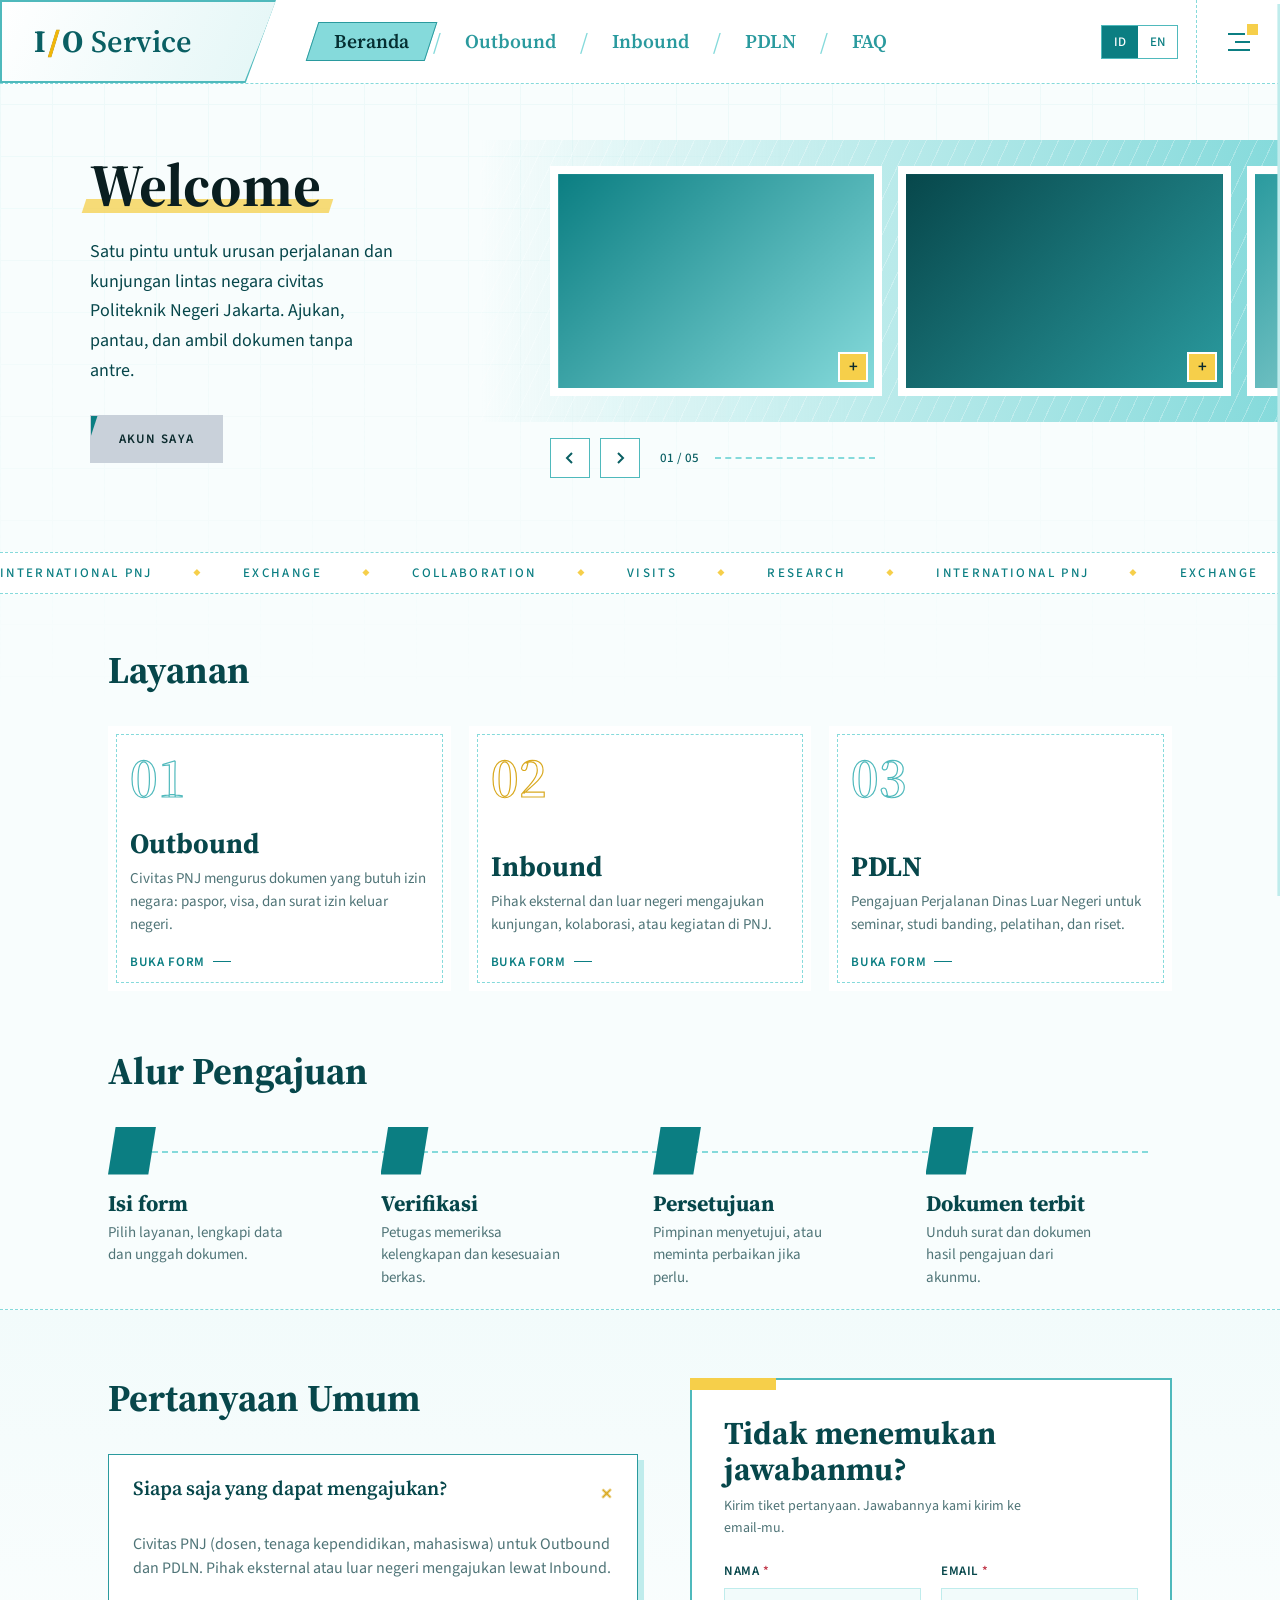
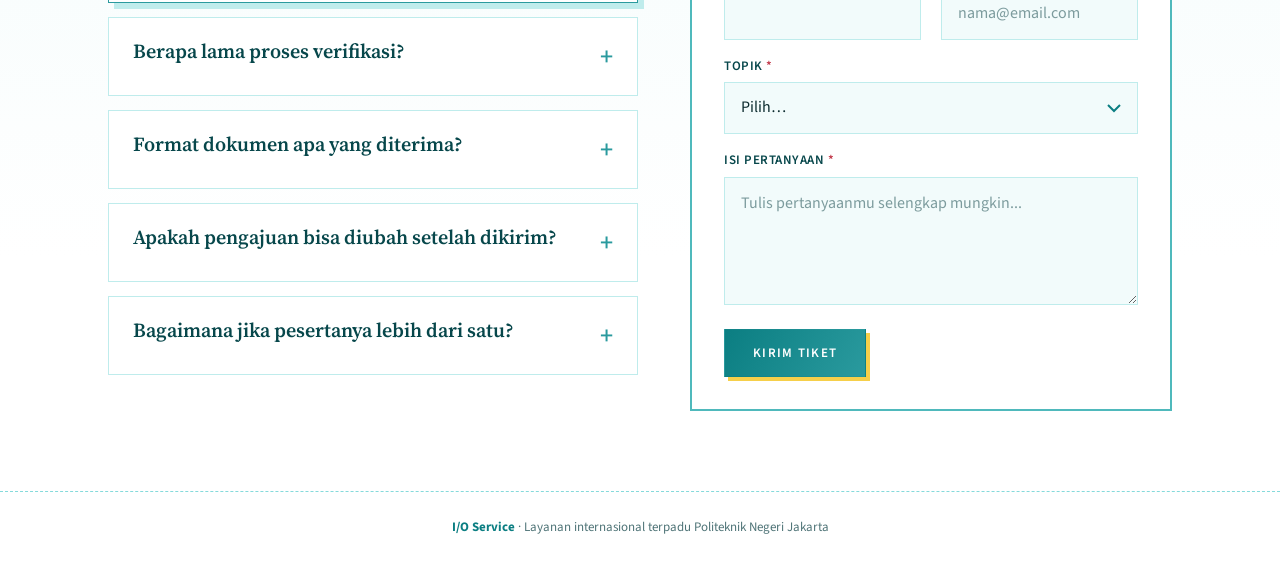
==== index.html @ 08cf6352 "First commit: Menambahkan struktur awal MVC IO Service" ====
<!DOCTYPE html>
<html lang="id">
<head>
<meta charset="utf-8">
<meta name="viewport" content="width=device-width,initial-scale=1">
<title>I/O Service — PNJ</title>
<link rel="preconnect" href="https://fonts.googleapis.com">
<link rel="preconnect" href="https://fonts.gstatic.com" crossorigin>
<link href="https://fonts.googleapis.com/css2?family=Source+Serif+4:ital,opsz,wght@0,8..60,500..700;1,8..60,500..700&family=Source+Sans+3:ital,wght@0,400..700;1,400..600&family=Cormorant+Garamond:ital,wght@0,500;0,600;0,700;1,500;1,600&family=Archivo:wdth,wght@100..125,400..800&family=JetBrains+Mono:wght@400;500&family=Plus+Jakarta+Sans:wght@400;500;600;700&display=swap" rel="stylesheet">
<link rel="stylesheet" href="assets/style.css">
</head>
<body>

<!-- ============ SVG ICONS DEFINITION ============ -->
<svg width="0" height="0" style="position:absolute" aria-hidden="true" focusable="false"><defs>
<symbol id="i-send" viewBox="0 0 24 24"><path d="M21 4L10 14M21 4l-6.5 16-4.5-6-6-4.5z"/></symbol>
<symbol id="i-pie" viewBox="0 0 24 24"><path d="M12 3v9h9"/><path d="M20.4 15.5A9 9 0 1 1 8.5 3.6"/></symbol>
<symbol id="i-doc" viewBox="0 0 24 24"><path d="M7 3h7l4 4v14H7z"/><path d="M14 3v4h4M10 12h5M10 16h5"/></symbol>
<symbol id="i-docok" viewBox="0 0 24 24"><path d="M7 3h7l4 4v14H7z"/><path d="M14 3v4h4M9.5 14l2 2 3.5-4"/></symbol>
<symbol id="i-book" viewBox="0 0 24 24"><path d="M3.5 5.5C6.5 4 9.5 4.2 12 6.2c2.5-2 5.5-2.2 8.5-.7V19c-3-1.5-6-1.3-8.5.7-2.5-2-5.5-2.2-8.5-.7z"/><path d="M12 6.2v13.5"/></symbol>
<symbol id="i-folder" viewBox="0 0 24 24"><path d="M3.5 6.5V19h17V9h-9L10 6.5z"/></symbol>
<symbol id="i-search" viewBox="0 0 24 24"><circle cx="11" cy="11" r="6.5"/><path d="M16 16l4.5 4.5"/></symbol>
<symbol id="i-check" viewBox="0 0 24 24"><path d="M5 12.5l4.5 4.5L19 7.5"/></symbol>
<symbol id="i-x" viewBox="0 0 24 24"><path d="M6 6l12 12M18 6L6 18"/></symbol>
<symbol id="i-circle" viewBox="0 0 24 24"><circle cx="12" cy="12" r="6.5"/></symbol>
<symbol id="i-hourglass" viewBox="0 0 24 24"><path d="M7 4h10M7 20h10"/><path d="M8 4v3.5L12 12l4-4.5V4M8 20v-3.5L12 12l4 4.5V20"/></symbol>
<symbol id="i-user" viewBox="0 0 24 24"><circle cx="12" cy="8" r="3.5"/><path d="M5 20c0-4 3-6 7-6s7 2 7 6"/></symbol>
<symbol id="i-globe" viewBox="0 0 24 24"><circle cx="12" cy="12" r="8.5"/><path d="M3.5 12h17M12 3.5c3.2 3.2 3.2 13.8 0 17M12 3.5c-3.2 3.2-3.2 13.8 0 17"/></symbol>
<symbol id="i-cal" viewBox="0 0 24 24"><rect x="4" y="5.5" width="16" height="14.5"/><path d="M4 10h16M8.5 3.5v4M15.5 3.5v4"/></symbol>
<symbol id="i-pin" viewBox="0 0 24 24"><path d="M12 21v-6M8 4h8l-1.5 6 3 3H6.5l3-3z"/></symbol>
<symbol id="i-ext" viewBox="0 0 24 24"><path d="M13.5 4.5H20V11M20 4.5L11 13.5M18 14.5V19H5V6h4.5"/></symbol>
<symbol id="i-lock" viewBox="0 0 24 24"><rect x="5" y="11" width="14" height="10" rx="2"/><circle cx="12" cy="16" r="1.5"/><path d="M8 11V7a4 4 0 0 1 8 0v4"/></symbol>
<symbol id="i-arrow-r" viewBox="0 0 24 24"><path d="M5 12h14M13 6l6 6-6 6"/></symbol>
<symbol id="i-shield" viewBox="0 0 24 24"><path d="M12 3s7 3 7 8c0 5-7 10-7 10S5 16 5 11c0-5 7-8 7-8z"/></symbol>
<symbol id="i-eye" viewBox="0 0 24 24"><path d="M2 12s3.5-7 10-7 10 7 10 7-3.5 7-10 7-10-7-10-7z"/><circle cx="12" cy="12" r="3"/></symbol>
<symbol id="i-school" viewBox="0 0 24 24"><path d="M22 10v6M2 10l10-5 10 5-10 5z"/><path d="M6 12v5c3 3 9 3 12 0v-5"/></symbol>
</defs></svg>

<!-- ============ HEADER UTAMA ============ -->
<header class="top">
  <a class="brand" href="#home" data-go="home"><b>I</b><i>/</i><b>O</b><span>Service</span></a>
  <nav class="nav" aria-label="Menu utama">
    <ul>
      <li><a href="#home" data-go="home" data-page="home" data-i18n="n_home">Beranda</a></li>
      <li><a href="#outbound" data-go="outbound" data-page="outbound">Outbound</a></li>
      <li><a href="#inbound" data-go="inbound" data-page="inbound">Inbound</a></li>
      <li><a href="#pdln" data-go="pdln" data-page="pdln">PDLN</a></li>
      <li><a href="#faq" data-go="faq" data-page="faq">FAQ</a></li>
    </ul>
  </nav>
  <div class="tools">
    <div class="lang" role="group" aria-label="Language">
      <button type="button" data-lang="id" class="on">ID</button>
      <button type="button" data-lang="en">EN</button>
    </div>
    <button type="button" class="burger" id="burger" aria-label="Menu akun" aria-controls="drawer"><span></span><span></span><span></span></button>
  </div>
</header>

<!-- ============ DRAWER (AKUN) ============ -->
<div class="scrim" id="scrim"></div>
<aside class="drawer" id="drawer" aria-hidden="true">
  <div class="d-head"><span data-i18n="acc">Akun</span><button type="button" class="x" id="drawerClose" aria-label="Close">✕</button></div>
  <div class="user" style="cursor:pointer" data-go="profile">
    <div class="avatar guest" id="avatar">?</div>
    <div><b id="uName" data-i18n="belum">Belum masuk</b><small id="uMeta" data-i18n="silakan">Silakan login untuk melanjutkan</small></div>
  </div>
  <div class="d-menu">
    <a href="profile.html#profil" data-go="profile/profil"><i>01</i><span data-i18n="m_profil">Profil Saya</span></a>
    <a href="profile.html#pengajuan" data-go="profile/pengajuan"><i>02</i><span data-i18n="m_ajuan">Pengajuan Saya</span><em class="badge" style="font-style:normal">1</em></a>
    <a href="profile.html#notifikasi" data-go="profile/notifikasi"><i>03</i><span data-i18n="m_notif">Notifikasi</span><em class="badge" style="font-style:normal">2</em></a>
    <a href="profile.html#pengaturan" data-go="profile/pengaturan"><i>04</i><span data-i18n="m_set">Pengaturan Akun</span></a>
  </div>
  <div class="d-lang"><span data-i18n="m_lang">Bahasa</span>
    <div class="lang"><button type="button" data-lang="id" class="on">ID</button><button type="button" data-lang="en">EN</button></div>
  </div>
  <div class="d-foot">
    <button type="button" class="btn slate" id="authBtn" data-i18n="m_login">Login</button>
  </div>
</aside>

<main>

<!-- ===================================================================== -->
<!-- 1. HALAMAN BERANDA / DASHBOARD                                       -->
<!-- ===================================================================== -->
<section class="page active" id="page-home">
  <div class="hero">
    <div class="hero-l">
      <h1>Welcome</h1>
      <p class="lead" data-i18n="h_lead">Satu pintu untuk urusan perjalanan dan kunjungan lintas negara civitas Politeknik Negeri Jakarta. Ajukan, pantau, dan ambil dokumen tanpa antre.</p>
      <button type="button" class="btn slate" id="heroLogin">LOGIN</button>
    </div>
    <div class="hero-r">
      <div class="band">
        <div class="track" id="galTrack">
          <figure class="slide" tabindex="0">
            <div class="pic p1" data-slot="1" style="--img:url('assets/images/opening_confe.jpeg')"></div>
            <figcaption><b data-i18n="g1t">Grand Opening</b><span data-i18n="g1d">Pembukaan program kerja sama dengan mitra internasional.</span></figcaption>
          </figure>
          <figure class="slide" tabindex="0">
            <div class="pic p2" data-slot="2" style="--img:url('assets/images/green_camp.jpeg')"></div>
            <figcaption><b data-i18n="g2t">Summer Camp</b><span data-i18n="g2d">Pertukaran pelajar dalam program Green Summer Camp 2026.</span></figcaption>
          </figure>
          <figure class="slide" tabindex="0">
            <div class="pic p3" data-slot="3" style="--img:url('assets/images/tech_pro.jpeg')"></div>
            <figcaption><b data-i18n="g3t">Future Tech Seminar</b><span data-i18n="g3d">Seminar teknologi masa depan dengan berbagai tamu luar dan dalam negeri.</span></figcaption>
          </figure>
          <figure class="slide" tabindex="0">
            <div class="pic p4" data-slot="4" style="--img:url('assets/images/international_cs.jpeg')"></div>
            <figcaption><b data-i18n="g4t">International Computer Students</b><span data-i18n="g4d">Kerja sama dengan perguruan tinggi global rumpun TIK.</span></figcaption>
          </figure>
          <figure class="slide" tabindex="0">
            <div class="pic p5" data-slot="5" style="--img:url('assets/images/gse.jpeg')"></div>
            <figcaption><b data-i18n="g5t">Space Exhibition</b><span data-i18n="g5d">Pameran dan klub penelitian luar angkasa global.</span></figcaption>
          </figure>
        </div>
      </div>
      <div class="gctl">
        <button type="button" id="galPrev" aria-label="Previous"><svg width="14" height="14" viewBox="0 0 14 14"><path d="M9 2L4 7l5 5" fill="none" stroke="currentColor" stroke-width="2"/></svg></button>
        <button type="button" id="galNext" aria-label="Next"><svg width="14" height="14" viewBox="0 0 14 14"><path d="M5 2l5 5-5 5" fill="none" stroke="currentColor" stroke-width="2"/></svg></button>
        <span class="cnt" id="galCnt">01 / 05</span><i class="bar"></i>
      </div>
    </div>
  </div>

  <div class="ticker" aria-hidden="true"><div class="tk" id="tk"></div></div>

  <div class="svc">
    <h2 class="sec-title" data-i18n="s_svc">Layanan</h2>
    <div class="cards">
      <button type="button" class="card" data-go="outbound">
        <span class="big">01</span>
        <h3>Outbound</h3>
        <p data-i18n="c_out">Civitas PNJ mengurus dokumen yang butuh izin negara: paspor, visa, dan surat izin keluar negeri.</p>
        <span class="go" data-i18n="c_go">BUKA FORM</span>
      </button>
      <button type="button" class="card y" data-go="inbound">
        <span class="big">02</span>
        <h3>Inbound</h3>
        <p data-i18n="c_in">Pihak eksternal dan luar negeri mengajukan kunjungan, kolaborasi, atau kegiatan di PNJ.</p>
        <span class="go" data-i18n="c_go">BUKA FORM</span>
      </button>
      <button type="button" class="card" data-go="pdln">
        <span class="big">03</span>
        <h3>PDLN</h3>
        <p data-i18n="c_pdln">Pengajuan Perjalanan Dinas Luar Negeri untuk seminar, studi banding, pelatihan, dan riset.</p>
        <span class="go" data-i18n="c_go">BUKA FORM</span>
      </button>
    </div>
  </div>

  <div class="flow">
    <h2 data-i18n="s_flow">Alur Pengajuan</h2>
    <div class="steps">
      <div class="step"><div class="n">1</div><h4 data-i18n="st1">Isi form</h4><p data-i18n="st1d">Pilih layanan, lengkapi data dan unggah dokumen.</p></div>
      <div class="step"><div class="n">2</div><h4 data-i18n="st2">Verifikasi</h4><p data-i18n="st2d">Petugas memeriksa kelengkapan dan kesesuaian berkas.</p></div>
      <div class="step"><div class="n">3</div><h4 data-i18n="st3">Persetujuan</h4><p data-i18n="st3d">Pimpinan menyetujui, atau meminta perbaikan jika perlu.</p></div>
      <div class="step"><div class="n">4</div><h4 data-i18n="st4">Dokumen terbit</h4><p data-i18n="st4d">Unduh surat dan dokumen hasil pengajuan dari akunmu.</p></div>
    </div>
  </div>

  <!-- FAQ & TIKET -->
  <section class="faqsec" id="faq">
    <div class="faqin">
      <div class="faql">
        <h2 class="sec-title" data-i18n="faq_t">Pertanyaan Umum</h2>
        <details class="qa" open><summary data-i18n="q1">Siapa saja yang dapat mengajukan?</summary><p data-i18n="a1">Civitas PNJ (dosen, tenaga kependidikan, mahasiswa) untuk Outbound dan PDLN. Pihak eksternal atau luar negeri mengajukan lewat Inbound.</p></details>
        <details class="qa"><summary data-i18n="q2">Berapa lama proses verifikasi?</summary><p data-i18n="a2">Verifikasi awal umumnya 3–5 hari kerja setelah seluruh dokumen dinyatakan lengkap.</p></details>
        <details class="qa"><summary data-i18n="q3">Format dokumen apa yang diterima?</summary><p data-i18n="a3">PDF, JPG, atau PNG dengan ukuran maksimal 5 MB per berkas.</p></details>
        <details class="qa"><summary data-i18n="q4">Apakah pengajuan bisa diubah setelah dikirim?</summary><p data-i18n="a4">Tidak. Pengajuan yang sudah dikirim tidak dapat diubah. Jika ada kesalahan setelah submit, hubungi admin atau helpdesk lewat form tiket di halaman ini untuk meminta pembatalan, lalu buat pengajuan baru dengan data yang benar.</p></details>
        <details class="qa"><summary data-i18n="q5">Bagaimana jika pesertanya lebih dari satu?</summary><p data-i18n="a5">Pilih Ya pada pertanyaan peserta lainnya, lalu tambahkan data setiap peserta. Maksimal 10 orang per pengajuan.</p></details>
      </div>
      <aside class="tkt" id="tkt">
        <div id="tkWrap">
          <h3 data-i18n="tk_t">Tidak menemukan jawabanmu?</h3>
          <p data-i18n="tk_d">Kirim tiket pertanyaan. Jawabannya kami kirim ke email-mu.</p>
          <form id="tktForm" novalidate>
            <div class="grid">
              <div class="f"><label data-i18n="tk_nama">Nama</label><input type="text" required data-auto="name"></div>
              <div class="f"><label data-i18n="tk_email">Email</label><input type="email" required data-auto="email" placeholder="nama@email.com"></div>
              <div class="f full"><label data-i18n="tk_topik">Topik</label>
                <select required><option value="" data-i18n="sel_pilih">Pilih…</option><option>Outbound</option><option>Inbound</option><option>PDLN</option><option data-i18n="tk_akun">Akun & Login</option><option data-i18n="tk_dok">Dokumen & Upload</option><option data-i18n="k_lain">Lainnya</option></select></div>
              <div class="f full"><label data-i18n="tk_isi">Isi Pertanyaan</label><textarea required placeholder="Tulis pertanyaanmu selengkap mungkin..." data-i18n-ph="tk_ph"></textarea></div>
            </div>
            <button type="submit" class="btn main" data-i18n="tk_kirim">Kirim Tiket</button>
          </form>
        </div>
      </aside>
    </div>
  </section>
</section>

<!-- ===================================================================== -->
<!-- 2. HALAMAN OUTBOUND                                                   -->
<!-- ===================================================================== -->
<section class="page" id="page-outbound">
  <div class="wrap">
    <div class="crumb"><a href="#home" data-go="home" data-i18n="n_home">Beranda</a> / <a href="#outbound" data-go="outbound">Outbound</a> / <b>Form</b></div>
    <div class="fhead">
      <h2 class="ftitle">Form<em>Outbound</em></h2>
      <div class="progress"><span><i></i></span><b>0%</b></div>
      <p class="fsub" data-i18n="ob_sub">Pengurusan dokumen yang memerlukan izin negara untuk civitas PNJ: paspor, visa, dan surat izin keluar negeri.</p>
    </div>

    <form class="shell" id="f-outbound" data-mod="OUTBOUND" novalidate>
      <div class="sec"><span class="num">01</span><h3 data-i18n="o_s1">Data Mahasiswa</h3><i class="dash"></i></div>
      <div class="grid">
        <div class="f"><label data-i18n="o_nama">Nama Lengkap</label><input type="text" required data-auto="name"></div>
        <div class="f"><label data-i18n="o_nim">NIM</label><input type="text" required inputmode="numeric"></div>
        <div class="f"><label data-i18n="o_jur">Jurusan</label><select required><option value="" data-i18n="sel_pilih">Pilih…</option><option data-i18n="u_sipil">Teknik Sipil</option><option data-i18n="u_mesin">Teknik Mesin</option><option data-i18n="u_elek">Teknik Elektro</option><option data-i18n="u_tik">Teknik Informatika dan Komputer</option><option data-i18n="u_akun">Akuntansi</option><option data-i18n="u_niaga">Administrasi Niaga</option><option data-i18n="u_grafika">Teknik Grafika dan Penerbitan</option><option data-i18n="u_pasca">Pascasarjana</option></select></div>
        <div class="f"><label data-i18n="o_prodi">Program Studi</label><input type="text" required placeholder="Contoh: Teknik Informatika" data-i18n-ph="o_ph_prodi"></div>
        <div class="f"><label data-i18n="o_kelas">Kelas</label><input type="text" required placeholder="Contoh: 5A" data-i18n-ph="o_ph_kelas"></div>
        <div class="f"><label data-i18n="o_ipk">IPK Terakhir</label><input type="text" required placeholder="0.00 – 4.00" inputmode="decimal" data-max="4"></div>
        <div class="f full"><div class="lrow"><label data-i18n="o_ipkup">Upload Bukti Transkrip</label></div><div class="drop"><input type="file" required accept=".pdf,.jpg,.jpeg,.png"><div class="drop-ui"><span class="ico"></span><span class="dz-t" data-i18n="drop_t">Pilih file atau seret ke sini</span><small class="mono" data-i18n="drop_h">PDF / JPG / PNG · maks 5 MB</small></div><ul class="files"></ul></div></div>
        <div class="f"><label data-i18n="o_wa">Nomor WhatsApp</label><input type="tel" required placeholder="08xx xxxx xxxx" inputmode="tel"></div>
        <div class="f"><label data-i18n="o_email">Email PNJ</label><input type="email" required placeholder="nama@pnj.ac.id" data-auto="email"></div>
      </div>

      <div class="sec"><span class="num">02</span><h3 data-i18n="o_s2">Data Program</h3><i class="dash"></i></div>
      <div class="grid">
        <div class="f full"><label data-i18n="o_jl">Jenis Layanan</label><select required><option value="" data-i18n="o_jl_pilih">Pilih Jenis Layanan</option><option data-i18n="o_jl1">Surat Pengantar Pembuatan Paspor</option><option data-i18n="o_jl2">Surat Keterangan Mahasiswa Aktif/ Statement Enrollment</option><option data-i18n="o_jl3">Surat Rekomendasi VISA</option><option>Clearance Letter</option></select></div>
        <div class="f"><label data-i18n="o_kat">Kategori Program</label><select required><option value="" data-i18n="o_kat_pilih">Pilih kategori program</option><option>IISMA</option><option data-i18n="o_k_ex">Exchange/Student Mobility</option><option>Short Course</option><option>Joint Degree</option><option data-i18n="o_k_int">Internship/Magang Internasional</option></select></div>
        <div class="f"><label data-i18n="o_univ">Universitas / Perusahaan Tujuan</label><input type="text" required placeholder="Nama universitas atau perusahaan" data-i18n-ph="o_ph_univ"></div>
        <div class="f"><label data-i18n="l_negara">Negara Tujuan</label><input type="text" required placeholder="Contoh: Jepang" data-i18n-ph="ph_negara"></div>
        <div class="f"><label data-i18n="o_mulai">Durasi Program: Tanggal Mulai</label><input type="date" required data-role="start"></div>
        <div class="f"><label data-i18n="o_selesai">Durasi Program: Tanggal Selesai</label><input type="date" required data-role="end"></div>
      </div>

      <div class="sec"><span class="num">03</span><h3 data-i18n="s_upload2">Upload Dokumen</h3><i class="dash"></i></div>
      <div class="grid">
        <div class="f"><div class="lrow"><label data-i18n="o_d_trans">Transkrip Nilai Akademik</label></div><div class="drop"><input type="file" required accept=".pdf,.jpg,.jpeg,.png"><div class="drop-ui"><span class="ico"></span><span class="dz-t" data-i18n="drop_t">Pilih file atau seret ke sini</span><small class="mono" data-i18n="drop_h">PDF / JPG / PNG · maks 5 MB</small></div><ul class="files"></ul></div></div>
        <div class="f"><div class="lrow"><label data-i18n="o_d_rek">Surat Rekomendasi dari Jurusan / Kaprodi</label></div><div class="drop"><input type="file" required accept=".pdf,.jpg,.jpeg,.png"><div class="drop-ui"><span class="ico"></span><span class="dz-t" data-i18n="drop_t">Pilih file atau seret ke sini</span><small class="mono" data-i18n="drop_h">PDF / JPG / PNG · maks 5 MB</small></div><ul class="files"></ul></div></div>
        <div class="f"><div class="lrow"><label data-i18n="o_d_ortu">Surat Izin Orang Tua / Wali</label></div><div class="drop"><input type="file" required accept=".pdf,.jpg,.jpeg,.png"><div class="drop-ui"><span class="ico"></span><span class="dz-t" data-i18n="drop_t">Pilih file atau seret ke sini</span><small class="mono" data-i18n="drop_h">PDF / JPG / PNG · maks 5 MB</small></div><ul class="files"></ul></div></div>
        <div class="f"><div class="lrow"><label data-i18n="o_d_pasp">Paspor Aktif</label></div><div class="drop"><input type="file" required accept=".pdf,.jpg,.jpeg,.png"><div class="drop-ui"><span class="ico"></span><span class="dz-t" data-i18n="drop_t">Pilih file atau seret ke sini</span><small class="mono" data-i18n="drop_h">PDF / JPG / PNG · maks 5 MB</small></div><ul class="files"></ul></div></div>
        <div class="f"><div class="lrow"><label data-i18n="o_d_toefl">Sertifikat TOEFL/IELTS</label></div><div class="drop"><input type="file" required accept=".pdf,.jpg,.jpeg,.png"><div class="drop-ui"><span class="ico"></span><span class="dz-t" data-i18n="drop_t">Pilih file atau seret ke sini</span><small class="mono" data-i18n="drop_h">PDF / JPG / PNG · maks 5 MB</small></div><ul class="files"></ul></div></div>
      </div>

      <div class="actions">
        <span class="hint" data-i18n="hint_req">* wajib diisi</span>
        <button type="button" class="btn ghost" data-reset data-i18n="batal">Batal</button>
        <button type="submit" class="btn main" data-i18n="kirim">Kirim Pengajuan</button>
      </div>
    </form>
  </div>
</section>

<!-- ===================================================================== -->
<!-- 3. HALAMAN INBOUND                                                    -->
<!-- ===================================================================== -->
<section class="page" id="page-inbound">
  <div class="wrap">
    <div class="crumb"><a href="#home" data-go="home" data-i18n="n_home">Beranda</a> / <a href="#inbound" data-go="inbound">Inbound</a> / <b>Form</b></div>
    <div class="fhead">
      <h2 class="ftitle">Form<em>Inbound</em></h2>
      <div class="progress"><span><i></i></span><b>0%</b></div>
      <p class="fsub" data-i18n="in_sub">Pengurusan kunjungan dan dokumen pihak eksternal atau luar negeri yang datang ke PNJ.</p>
    </div>

    <form class="shell" id="f-inbound" data-mod="INBOUND" novalidate>
      <div class="sec"><span class="num">A</span><h3 data-i18n="i_sA">Data Pribadi Pemohon</h3><i class="dash"></i></div>
      <div class="grid">
        <div class="f"><label data-i18n="i_nama">Nama Lengkap (Sesuai Paspor)</label><input type="text" required data-auto="name"></div>
        <div class="f"><label data-i18n="i_pasp">Nomor Paspor</label><input type="text" required placeholder="Contoh: A12345678" data-i18n-ph="i_ph_pasp"></div>
        <div class="f"><label data-i18n="i_nat">Kewarganegaraan</label><input type="text" required placeholder="Contoh: Jepang" data-i18n-ph="i_ph_nat"></div>
        <div class="f"><label data-i18n="i_gen">Jenis Kelamin</label><select required><option value="" data-i18n="sel_pilih">Pilih…</option><option data-i18n="i_g_m">Laki-laki</option><option data-i18n="i_g_f">Perempuan</option></select></div>
        <div class="f"><label data-i18n="i_dob">Tanggal Lahir</label><input type="date" required></div>
        <div class="f"><label data-i18n="i_email">Email Aktif</label><input type="email" required placeholder="nama@email.com" data-auto="email"></div>
        <div class="f full"><label data-i18n="i_phone">Nomor Telepon / WhatsApp (dengan kode negara)</label><input type="tel" required placeholder="+81 90 1234 5678" inputmode="tel"></div>
      </div>

      <div class="sec"><span class="num">B</span><h3 data-i18n="i_sB">Data Institusi Asal</h3><i class="dash"></i></div>
      <div class="grid">
        <div class="f"><label data-i18n="i_univ">Nama Universitas / Institusi Asal</label><input type="text" required placeholder="Contoh: NIT Gunma College" data-i18n-ph="i_ph_univ"></div>
        <div class="f"><label data-i18n="i_u_coun">Negara Asal Institusi</label><input type="text" required placeholder="Contoh: Jepang" data-i18n-ph="i_ph_u_coun"></div>
        <div class="f"><label data-i18n="i_dept">Jurusan</label><input type="text" required></div>
        <div class="f"><label data-i18n="i_deg">Jenjang Pendidikan Saat Ini</label><select required><option value="" data-i18n="sel_pilih">Pilih…</option><option data-i18n="i_bach">Sarjana (Bachelor)</option><option data-i18n="i_mast">Magister (Master)</option><option data-i18n="i_dip">Diploma</option></select></div>
      </div>

      <div class="sec"><span class="num">C</span><h3 data-i18n="i_sC">Pilihan Program di PNJ</h3><i class="dash"></i></div>
      <div class="grid">
        <div class="f"><label data-i18n="i_type">Jenis Program Inbound</label><select required><option value="" data-i18n="sel_pilih">Pilih…</option><option data-i18n="i_t1">Semester Pertukaran (Exchange Semester)</option><option data-i18n="i_t2">Kursus Singkat / Imersi Budaya</option><option data-i18n="i_t3">Program Musim Panas (Summer Program)</option><option data-i18n="i_t4">Magang Riset (Research Internship)</option></select></div>
        <div class="f"><label data-i18n="i_host">Jurusan Tujuan di PNJ</label><select required><option value="" data-i18n="sel_pilih">Pilih…</option><option data-i18n="u_sipil">Teknik Sipil</option><option data-i18n="u_mesin">Teknik Mesin</option><option data-i18n="u_elek">Teknik Elektro</option><option data-i18n="u_tik">Teknik Informatika dan Komputer</option><option data-i18n="u_akun">Akuntansi</option><option data-i18n="u_niaga">Administrasi Niaga</option><option data-i18n="u_grafika">Teknik Grafika dan Penerbitan</option><option data-i18n="u_pasca">Pascasarjana</option></select></div>
        <div class="f full"><label data-i18n="i_period">Periode Studi yang Diinginkan</label><input type="text" required placeholder="Contoh: Semester Ganjil 2026/2027" data-i18n-ph="i_ph_period"></div>
      </div>

      <div class="sec"><span class="num">D</span><h3 data-i18n="i_sD">Upload Dokumen (PDF/JPG)</h3><i class="dash"></i></div>
      <div class="grid">
        <div class="f"><div class="lrow"><label data-i18n="i_d_pass">Halaman Data Paspor (Scan)</label></div><small class="fh" data-i18n="i_h_pass">Masa berlaku minimal 6–12 bulan</small><div class="drop"><input type="file" required accept=".pdf,.jpg,.jpeg,.png"><div class="drop-ui"><span class="ico"></span><span class="dz-t" data-i18n="drop_t">Pilih file atau seret ke sini</span><small class="mono" data-i18n="drop_h">PDF / JPG / PNG · maks 5 MB</small></div><ul class="files"></ul></div></div>
        <div class="f"><div class="lrow"><label data-i18n="i_d_trans">Transkrip Akademik Resmi</label></div><div class="drop"><input type="file" required accept=".pdf,.jpg,.jpeg,.png"><div class="drop-ui"><span class="ico"></span><span class="dz-t" data-i18n="drop_t">Pilih file atau seret ke sini</span><small class="mono" data-i18n="drop_h">PDF / JPG / PNG · maks 5 MB</small></div><ul class="files"></ul></div></div>
        <div class="f"><div class="lrow"><label data-i18n="i_d_foto">Pas Foto Formal (Latar Merah/Putih)</label></div><div class="drop"><input type="file" required accept=".pdf,.jpg,.jpeg,.png"><div class="drop-ui"><span class="ico"></span><span class="dz-t" data-i18n="drop_t">Pilih file atau seret ke sini</span><small class="mono" data-i18n="drop_h">PDF / JPG / PNG · maks 5 MB</small></div><ul class="files"></ul></div></div>
        <div class="f"><div class="lrow"><label data-i18n="i_d_eng">Sertifikat Bahasa Inggris / Surat Rekomendasi</label></div><div class="drop"><input type="file" required accept=".pdf,.jpg,.jpeg,.png"><div class="drop-ui"><span class="ico"></span><span class="dz-t" data-i18n="drop_t">Pilih file atau seret ke sini</span><small class="mono" data-i18n="drop_h">PDF / JPG / PNG · maks 5 MB</small></div><ul class="files"></ul></div></div>
        <div class="f full"><div class="lrow"><label data-i18n="i_d_health">Surat Keterangan Sehat / Medical Clearance</label></div><small class="fh" data-i18n="i_h_health">Diperlukan untuk pengurusan izin tinggal/visa</small><div class="drop"><input type="file" required accept=".pdf,.jpg,.jpeg,.png"><div class="drop-ui"><span class="ico"></span><span class="dz-t" data-i18n="drop_t">Pilih file atau seret ke sini</span><small class="mono" data-i18n="drop_h">PDF / JPG / PNG · maks 5 MB</small></div><ul class="files"></ul></div></div>
      </div>

      <div class="actions">
        <span class="hint" data-i18n="hint_req">* wajib diisi</span>
        <button type="button" class="btn ghost" data-reset data-i18n="batal">Batal</button>
        <button type="submit" class="btn main" data-i18n="kirim">Kirim Pengajuan</button>
      </div>
    </form>
  </div>
</section>

<!-- ===================================================================== -->
<!-- 4. HALAMAN PDLN                                                       -->
<!-- ===================================================================== -->
<section class="page" id="page-pdln">
  <div class="psubbar" id="psubbar">
    <div class="psb-in">
      <div class="psb-aux" aria-label="Panduan dan template">
        <a href="#pdln/panduan" data-go="pdln/panduan"><svg class="ic"><use href="#i-book"/></svg><span data-i18n="s_panduan">Panduan</span></a>
        <a href="#pdln/template" data-go="pdln/template"><svg class="ic"><use href="#i-folder"/></svg><span data-i18n="s_template">Template</span></a>
      </div>
      <nav class="psb-main" aria-label="Menu PDLN">
        <a href="#pdln/input" data-go="pdln/input" data-sub="input" data-i18n="s_input">Input Pengajuan</a>
        <a href="#pdln/progress" data-go="pdln/progress" data-sub="progress" data-i18n="s_progress">Progress</a>
        <a href="#pdln/laporan" data-go="pdln/laporan" data-sub="laporan" data-i18n="s_laporan">Laporan Kegiatan</a>
      </nav>
    </div>
  </div>

  <!-- 1. DASHBOARD PDLN -->
  <div class="psub active" id="psub-dash">
    <div class="wrap">
      <div class="crumb"><a href="#home" data-go="home" data-i18n="n_home">Beranda</a> / <a href="#pdln" data-go="pdln">PDLN</a> / <b>Dashboard</b></div>
      <div class="fhead">
        <h2 class="ftitle">Dashboard<em>PDLN</em></h2>
        <p class="fsub" data-i18n="d_sub">Ringkasan pengajuan Perjalanan Dinas Luar Negeri (PDLN) civitas PNJ: status, negara tujuan, dan aktivitas terkini.</p>
      </div>
      <div class="kpis">
        <div class="kpi"><span class="num" id="kp1">0</span><div class="l"><b data-i18n="kp1_l">Total Surat Setneg</b><span data-i18n="kp1_s">Surat Setneg terbit</span></div></div>
        <div class="kpi y"><span class="num" id="kp2">0</span><div class="l"><b data-i18n="kp2_l">Total Paspor Dinas</b><span data-i18n="kp2_s">Diproses &amp; selesai</span></div></div>
        <div class="kpi"><span class="num" id="kp3">0</span><div class="l"><b data-i18n="kp3_l">Total Laporan</b><span data-i18n="kp3_s">Laporan diterima</span></div></div>
      </div>
      <div class="dacts">
        <button type="button" class="dact" data-go="pdln/input"><span class="ico"><svg class="ic"><use href="#i-send"/></svg></span><h3>Ajukan PDLN</h3><p data-i18n="a1_d">Isi data kegiatan, data peserta, dan unggah dokumen pendukung dalam satu form terpadu.</p><span class="btn main" data-i18n="s_input">Input Pengajuan</span></button>
        <button type="button" class="dact" data-go="pdln/progress"><span class="ico"><svg class="ic"><use href="#i-pie"/></svg></span><h3 data-i18n="a2_t">Cek Progress</h3><p data-i18n="a2_d">Lihat status, persentase kemajuan, dan catatan admin dari pengajuan yang sudah dikirim.</p><span class="btn ghost" data-i18n="a2_b">Lihat Daftar</span></button>
        <button type="button" class="dact" data-go="pdln/laporan"><span class="ico"><svg class="ic"><use href="#i-docok"/></svg></span><h3 data-i18n="s_laporan">Laporan Kegiatan</h3><p data-i18n="a3_d">Kegiatan sudah selesai? Unggah laporan dan dokumentasi agar pengajuan dapat ditutup.</p><span class="btn ghost" data-i18n="a3_b">Kirim Laporan</span></button>
      </div>
    </div>
  </div>

  <!-- 2. FORM PDLN -->
  <div class="psub" id="psub-input">
    <div class="wrap">
      <div class="crumb"><a href="#home" data-go="home" data-i18n="n_home">Beranda</a> / <a href="#pdln" data-go="pdln">PDLN</a> / <b>Input Pengajuan</b></div>
      <div class="fhead">
        <h2 class="ftitle">Form<em>PDLN</em></h2>
        <div class="progress"><span><i></i></span><b>0%</b></div>
        <p class="fsub" data-i18n="pdln_sub">Pengajuan Perjalanan Dinas Luar Negeri. Isi data kegiatan, unggah dokumen, lalu tambahkan setiap peserta.</p>
      </div>
      <form class="shell" id="f-pdln" data-mod="PDLN" novalidate>
        <div class="sec"><span class="num">01</span><h3 data-i18n="s_data">Data Kegiatan</h3><i class="dash"></i></div>
        <div class="grid">
          <div class="f full"><label data-i18n="l_keg">Nama Kegiatan</label><input type="text" required placeholder="Contoh: The 5th International Conference on Applied Science" data-i18n-ph="ph_keg"></div>
          <div class="f"><label data-i18n="l_negara">Negara Tujuan</label><input type="text" required placeholder="Contoh: Jepang" data-i18n-ph="ph_negara"></div>
          <div class="f"><label data-i18n="l_kota">Kota Tujuan</label><input type="text" required placeholder="Contoh: Tokyo" data-i18n-ph="ph_kota"></div>
          <div class="f"><label data-i18n="l_mulai">Tanggal Mulai</label><input type="date" required data-role="start"></div>
          <div class="f"><label data-i18n="l_selesai">Tanggal Selesai</label><input type="date" required data-role="end"></div>
          <div class="f full"><label data-i18n="l_biaya">Sumber Pembiayaan</label><input type="text" required placeholder="Contoh: DIPA PNJ 2026 / Beasiswa Mitra" data-i18n-ph="ph_biaya"></div>
        </div>

        <div class="sec"><span class="num">02</span><h3 data-i18n="s_upload">Upload Dokumen (PDF/JPG)</h3><i class="dash"></i></div>
        <div class="grid">
          <div class="f"><div class="lrow"><label data-i18n="d_surat">Surat Undangan Resmi</label></div><div class="drop"><input type="file" required accept=".pdf,.jpg,.jpeg,.png"><div class="drop-ui"><span class="ico"></span><span class="dz-t" data-i18n="drop_t">Pilih file atau seret ke sini</span><small class="mono" data-i18n="drop_h">PDF / JPG / PNG · maks 5 MB</small></div><ul class="files"></ul></div></div>
          <div class="f"><div class="lrow"><label data-i18n="d_tor">Kerangka Acuan Kerja (TOR)</label><a href="#" class="tpl" data-tpl="tor" data-i18n="b_tpl">Template</a></div><div class="drop"><input type="file" required accept=".pdf,.jpg,.jpeg,.png"><div class="drop-ui"><span class="ico"></span><span class="dz-t" data-i18n="drop_t">Pilih file atau seret ke sini</span><small class="mono" data-i18n="drop_h">PDF / JPG / PNG · maks 5 MB</small></div><ul class="files"></ul></div></div>
        </div>

        <div class="actions">
          <span class="hint" data-i18n="hint_req">* wajib diisi</span>
          <button type="button" class="btn ghost" data-reset data-i18n="batal">Batal</button>
          <button type="submit" class="btn main" data-i18n="kirim">Kirim Pengajuan</button>
        </div>
      </form>
    </div>
  </div>

  <!-- 3. PROGRESS PDLN -->
  <div class="psub" id="psub-progress">
    <div class="wrap">
      <div class="crumb"><a href="#home" data-go="home" data-i18n="n_home">Beranda</a> / <a href="#pdln" data-go="pdln">PDLN</a> / <b>Progress</b></div>
      <div class="fhead">
        <h2 class="ftitle">Progress<em>Pengajuan</em></h2>
        <p class="fsub" data-i18n="pr_sub">Pantau status, persentase kemajuan, dan catatan verifikasi dari Admin.</p>
      </div>
      <div class="pfilts">
        <input type="search" id="prQ" placeholder="Cari nama, kegiatan, atau negara tujuan...">
        <select id="prJab"><option value="">Semua Jabatan</option><option>Dosen</option><option>Tenaga Kependidikan</option><option>Pimpinan</option></select>
        <select id="prSt"><option value="">Semua Status</option><option value="proses">Dalam Proses</option><option value="disetujui">Disetujui</option><option value="ditolak">Ditolak</option></select>
        <button type="button" class="btn ghost" id="prReset">Reset</button>
      </div>
      <div class="tbl-wrap">
        <table class="tbl" id="prTbl">
          <thead>
            <tr><th>No</th><th>Nama Kegiatan</th><th>Peserta</th><th>Jabatan</th><th>Lokasi</th><th>Diajukan</th><th>Status</th><th>Progress</th><th>Catatan</th></tr>
          </thead>
          <tbody id="prBody"></tbody>
        </table>
      </div>
    </div>
  </div>

  <!-- 4. LAPORAN KEGIATAN -->
  <div class="psub" id="psub-laporan">
    <div class="wrap">
      <div class="crumb"><a href="#home" data-go="home" data-i18n="n_home">Beranda</a> / <a href="#pdln" data-go="pdln">PDLN</a> / <b>Laporan Kegiatan</b></div>
      <div class="fhead">
        <h2 class="ftitle">Laporan<em>Kegiatan</em></h2>
        <p class="fsub" data-i18n="lp_sub">Laporkan hasil kegiatan PDLN yang telah terlaksana dan disetujui.</p>
      </div>
      <form class="shell" id="f-laporan" novalidate>
        <div class="sec"><span class="num">01</span><h3 data-i18n="lp_s1">Detail Laporan</h3><i class="dash"></i></div>
        <div class="grid">
          <div class="f full"><label data-i18n="lp_rel">Pengajuan Terkait</label><select required id="lpRel"><option value="" data-i18n="sel_pilih">Pilih pengajuan yang telah disetujui…</option><option>Seminar Internasional IEEE ICEEE (Berlin, Jerman)</option></select></div>
          <div class="f"><label data-i18n="lp_email">Email Pelapor</label><input type="email" required data-auto="email" placeholder="nama@pnj.ac.id"></div>
          <div class="f full"><label data-i18n="lp_hasil">Ringkasan Hasil Kegiatan</label><textarea required placeholder="Uraikan kegiatan yang telah dijalankan dan hasil utamanya..."></textarea></div>
        </div>
        <div class="actions">
          <button type="submit" class="btn main" data-i18n="kirim_lap">Kirim Laporan</button>
        </div>
      </form>
    </div>
  </div>
</section>

<!-- ===================================================================== -->
<!-- 5. HALAMAN LOGIN (AUTENTIKASI & SSO PNJ)                              -->
<!-- ===================================================================== -->
<section class="page" id="page-login">
  <div class="wrap">
    <div class="crumb">
      <a href="#home" data-go="home" data-i18n="n_home">Beranda</a> / 
      <span>Autentikasi</span> / 
      <b>Masuk Akun</b>
    </div>

    <div class="fhead auth-fhead">
      <div class="auth-kicker"><span class="bdg">PORTAL AUTENTIKASI RESMI</span></div>
      <h2 class="ftitle">Masuk<em>Akun</em></h2>
      <p class="fsub">Gunakan akun SSO Politeknik Negeri Jakarta atau masukkan email terdaftar Anda.</p>
    </div>

    <div class="auth-card-wrap">
      <div class="auth-shell shell">
        
        <div class="auth-card-top">
          <div class="auth-icon-badge">
            <svg class="ic"><use href="#i-user"/></svg>
          </div>
          <div>
            <h3 class="auth-card-title">Masuk ke Portal I/O</h3>
            <p class="auth-card-sub">Masukkan email / NIP / NIM dan kata sandi Anda</p>
          </div>
        </div>

        <form class="auth-form" id="f-login" onsubmit="handleLoginSubmit(event)">
          <div class="f">
            <label for="loginUser">Email / NIP / NIM</label>
            <div class="input-with-icon">
              <svg class="input-ico ic"><use href="#i-user"/></svg>
              <input type="text" name="identifier" id="loginUser" required placeholder="nama@pnj.ac.id atau NIM / NIP" autocomplete="username">
            </div>
            <span class="err">Silakan masukkan email, NIM, atau NIP Anda.</span>
          </div>

          <div class="f">
            <div class="lrow">
              <label for="loginPassword">Kata Sandi</label>
              <a href="#faq" data-go="faq" class="auth-link-sm">Lupa kata sandi?</a>
            </div>
            <div class="input-with-icon pass-field">
              <svg class="input-ico ic"><use href="#i-lock"/></svg>
              <input type="password" name="password" id="loginPassword" required placeholder="••••••••" autocomplete="current-password">
              <button type="button" class="btn-eye" id="toggleLoginPass" aria-label="Lihat kata sandi">
                <svg class="ic"><use href="#i-eye"/></svg>
              </button>
            </div>
            <span class="err">Silakan masukkan kata sandi Anda.</span>
          </div>

          <div class="auth-options">
            <label class="custom-chk">
              <input type="checkbox" name="remember" id="rememberMe" value="1">
              <span class="chk-box"></span>
              <span class="chk-text">Ingat saya di perangkat ini</span>
            </label>
          </div>

          <button type="submit" class="btn main auth-submit-btn">
            <span>MASUK KE SISTEM</span>
            <svg class="ic"><use href="#i-arrow-r"/></svg>
          </button>
        </form>

        <!-- Quick Demo Login Peran ERD -->
        <div style="margin:22px 0 16px;background:var(--card,#fff);border:1.5px dashed var(--t300);padding:16px;border-radius:2px;">
          <div style="display:flex;align-items:center;gap:8px;margin-bottom:6px;">
            <svg width="15" height="15" style="fill:var(--t600);"><use href="#i-shield"/></svg>
            <b style="font-size:12px;color:var(--t900);letter-spacing:0.04em;text-transform:uppercase;">Demo Cepat: Masuk Berdasarkan ERD Role</b>
          </div>
          <p style="font-size:12px;color:var(--muted);margin:0 0 12px 0;">Pilih salah satu role pengguna untuk langsung simulasi login &amp; melihat data ERD di menu profil:</p>
          <div style="display:grid;grid-template-columns:1fr;gap:8px;">
            <button type="button" class="btn ghost" style="justify-content:flex-start;padding:8px 12px;font-size:12px;text-align:left;border-color:var(--t400);background:#fff;" onclick="handleDemoLogin('mahasiswa')">
              <span style="font-weight:700;color:var(--t900);margin-right:6px;">🎓 1. Mahasiswa PNJ</span>
              <span style="color:var(--muted);">(NIM: 2507411018 · Program Outbound)</span>
            </button>
            <button type="button" class="btn ghost" style="justify-content:flex-start;padding:8px 12px;font-size:12px;text-align:left;border-color:var(--t400);background:#fff;" onclick="handleDemoLogin('civitas')">
              <span style="font-weight:700;color:var(--t900);margin-right:6px;">🏛️ 2. Civitas Dosen/Tendik</span>
              <span style="color:var(--muted);">(NIP: 19780412... · Izin PDLN Setneg)</span>
            </button>
            <button type="button" class="btn ghost" style="justify-content:flex-start;padding:8px 12px;font-size:12px;text-align:left;border-color:var(--t400);background:#fff;" onclick="handleDemoLogin('eksternal')">
              <span style="font-weight:700;color:var(--t900);margin-right:6px;">🌏 3. Mahasiswa Luar / Tamu Eksternal</span>
              <span style="color:var(--muted);">(Paspor: TK8891201 · Program Inbound)</span>
            </button>
          </div>
        </div>

        <div class="auth-divider">
          <span>ATAU MASUK DENGAN</span>
        </div>

        <div class="sso-wrapper">
          <div class="sso-box">
            <div class="sso-badge-row">
              <span class="pill-sso">KHUSUS SIVITAS AKADEMIKA PNJ</span>
            </div>
            <a href="#profile" data-go="profile" class="btn-sso-pnj" id="btnSsoLogin" onclick="handleDemoLogin('mahasiswa')">
              <div class="sso-emblem">
                <span class="pnj-abbr">PNJ</span>
                <span class="sso-txt">SSO</span>
              </div>
              <div class="sso-desc">
                <b class="sso-title">Login dengan SSO PNJ</b>
                <span class="sso-sub">Single Sign-On resmi Politeknik Negeri Jakarta</span>
              </div>
              <div class="sso-arrow-box">
                <svg class="ic"><use href="#i-arrow-r"/></svg>
              </div>
            </a>
            <div class="sso-hint">
              <svg class="ic"><use href="#i-shield"/></svg>
              <span>Dosen, tendik, dan mahasiswa aktif dapat langsung masuk menggunakan akun <code>@pnj.ac.id</code> tanpa mendaftar manual.</span>
            </div>
          </div>
        </div>

        <div class="auth-footer-bar">
          <p>Belum memiliki akun? <a href="#register" data-go="register" class="auth-action-link">Daftar Akun Baru</a></p>
          <a href="#home" data-go="home" class="auth-back-link">
            <span>← Kembali ke Beranda</span>
          </a>
        </div>

      </div>
    </div>
  </div>
</section>

<!-- ===================================================================== -->
<!-- 6. HALAMAN REGISTRASI (SIVITAS PNJ & EKSTERNAL)                       -->
<!-- ===================================================================== -->
<section class="page" id="page-register">
  <div class="wrap">
    <div class="crumb">
      <a href="#home" data-go="home" data-i18n="n_home">Beranda</a> / 
      <span>Autentikasi</span> / 
      <b>Registrasi Akun</b>
    </div>

    <div class="fhead auth-fhead">
      <div class="auth-kicker"><span class="bdg">PENDAFTARAN AKUN BARU</span></div>
      <h2 class="ftitle">Daftar<em>Akun Baru</em></h2>
      <p class="fsub">Pilih kategori pendaftaran sesuai status Anda: Sivitas Politeknik Negeri Jakarta atau Mahasiswa Luar / Tamu Internasional.</p>
    </div>

    <div class="reg-container">
      <div class="reg-category-tabs" role="tablist" aria-label="Pilihan Kategori Pendaftaran">
        <button type="button" class="reg-cat-card active" id="tab-btn-pnj" data-target="pane-pnj" role="tab" aria-selected="true">
          <div class="cat-pill">OPSI 01 · INTERNAL</div>
          <div class="cat-header">
            <div class="cat-icon pnj-color"><svg class="ic"><use href="#i-school"/></svg></div>
            <div>
              <h3 class="cat-title">Sivitas PNJ</h3>
              <span class="cat-tagline">Dosen, Tendik, &amp; Mahasiswa PNJ</span>
            </div>
          </div>
          <p class="cat-desc">Untuk civitas aktif Politeknik Negeri Jakarta yang mengajukan program Outbound, PDLN, atau layanan internasional.</p>
          <div class="cat-indicator"><span class="dot"></span><b>Formulir Aktif</b></div>
        </button>

        <button type="button" class="reg-cat-card" id="tab-btn-ext" data-target="pane-ext" role="tab" aria-selected="false">
          <div class="cat-pill ext-pill">OPSI 02 · EKSTERNAL</div>
          <div class="cat-header">
            <div class="cat-icon ext-color"><svg class="ic"><use href="#i-globe"/></svg></div>
            <div>
              <h3 class="cat-title">Mahasiswa Luar / Eksternal</h3>
              <span class="cat-tagline">Mahasiswa Asing &amp; Mitra Internasional</span>
            </div>
          </div>
          <p class="cat-desc">Untuk mahasiswa internasional, perwakilan universitas luar negeri, atau pihak luar yang mengajukan program Inbound.</p>
          <div class="cat-indicator"><span class="dot"></span><b>Formulir Aktif</b></div>
        </button>
      </div>

      <!-- FORM 1: SIVITAS PNJ -->
      <div class="reg-pane active" id="pane-pnj" role="tabpanel">
        <form class="shell reg-shell" id="f-register-pnj" onsubmit="handleRegisterPnj(event)">
          <div class="auth-notice pnj-notice">
            <div class="notice-icon"><svg class="ic"><use href="#i-shield"/></svg></div>
            <div class="notice-content">
              <b>Sudah memiliki akun SSO PNJ?</b>
              <p>Sivitas akademika aktif tidak perlu mendaftar manual jika sudah memiliki akun SSO Politeknik Negeri Jakarta. Anda dapat langsung <a href="#login" data-go="login">Login dengan SSO PNJ</a>.</p>
            </div>
          </div>

          <div class="sec"><span class="num">01</span><h3>Data Sivitas PNJ</h3><i class="dash"></i></div>
          <div class="grid">
            <div class="f">
              <label for="pnjRole">Status Sivitas</label>
              <select name="peran" id="pnjRole" required>
                <option value="">Pilih status sivitas…</option>
                <option value="mahasiswa">Mahasiswa Aktif PNJ</option>
                <option value="dosen">Dosen PNJ</option>
                <option value="tendik">Tenaga Kependidikan (Tendik) PNJ</option>
              </select>
            </div>
            <div class="f">
              <label for="pnjNama">Nama Lengkap (Sesuai KTP / KTM)</label>
              <input type="text" name="nama" id="pnjNama" required placeholder="Contoh: Muhammad Farhan">
            </div>
            <div class="f">
              <label for="pnjNim">NIM / NIP</label>
              <input type="text" name="nim_nip" id="pnjNim" required placeholder="Contoh: 2107411001 atau 1985..." inputmode="numeric">
            </div>
            <div class="f">
              <label for="pnjJurusan">Jurusan / Unit Kerja</label>
              <select name="jurusan" id="pnjJurusan" required>
                <option value="">Pilih jurusan / unit…</option>
                <option value="TIK">Teknik Informatika dan Komputer (TIK)</option>
                <option value="Mesin">Teknik Mesin</option>
                <option value="Sipil">Teknik Sipil</option>
                <option value="Elektro">Teknik Elektro</option>
                <option value="Akuntansi">Akuntansi</option>
                <option value="Niaga">Administrasi Niaga</option>
                <option value="Grafika">Teknik Grafika dan Penerbitan</option>
                <option value="Pascasarjana">Pascasarjana</option>
              </select>
            </div>
            <div class="f">
              <label for="pnjProdi">Program Studi / Bagian</label>
              <input type="text" name="prodi" id="pnjProdi" required placeholder="Contoh: Teknik Informatika">
            </div>
            <div class="f">
              <label for="pnjWa">Nomor WhatsApp / HP</label>
              <input type="tel" name="whatsapp" id="pnjWa" required placeholder="08xx xxxx xxxx" inputmode="tel">
            </div>
            <div class="f full">
              <label for="pnjEmail">Email Resmi PNJ (@pnj.ac.id)</label>
              <input type="email" name="email" id="pnjEmail" required placeholder="nama@pnj.ac.id" autocomplete="email">
            </div>
          </div>

          <div class="sec" style="margin-top: 24px;"><span class="num">02</span><h3>Keamanan Akun</h3><i class="dash"></i></div>
          <div class="grid">
            <div class="f">
              <label for="pnjPass">Kata Sandi Baru</label>
              <div class="input-with-icon pass-field">
                <svg class="input-ico ic"><use href="#i-lock"/></svg>
                <input type="password" name="password" id="pnjPass" required placeholder="Minimal 8 karakter" minlength="8" autocomplete="new-password">
                <button type="button" class="btn-eye" data-toggle="pnjPass" aria-label="Lihat kata sandi"><svg class="ic"><use href="#i-eye"/></svg></button>
              </div>
            </div>
            <div class="f">
              <label for="pnjPassConf">Konfirmasi Kata Sandi</label>
              <div class="input-with-icon pass-field">
                <svg class="input-ico ic"><use href="#i-lock"/></svg>
                <input type="password" name="password_confirmation" id="pnjPassConf" required placeholder="Ulangi kata sandi" autocomplete="new-password">
                <button type="button" class="btn-eye" data-toggle="pnjPassConf" aria-label="Lihat kata sandi"><svg class="ic"><use href="#i-eye"/></svg></button>
              </div>
            </div>
          </div>

          <div class="actions reg-actions">
            <span class="hint">* Kolom wajib diisi</span>
            <button type="submit" class="btn main">
              <span>DAFTAR SEBAGAI SIVITAS PNJ</span>
              <svg class="ic"><use href="#i-arrow-r"/></svg>
            </button>
          </div>
        </form>
      </div>

      <!-- FORM 2: MAHASISWA LUAR / EKSTERNAL -->
      <div class="reg-pane" id="pane-ext" role="tabpanel">
        <form class="shell reg-shell" id="f-register-ext" onsubmit="handleRegisterExt(event)">
          <div class="auth-notice ext-notice">
            <div class="notice-icon"><svg class="ic"><use href="#i-globe"/></svg></div>
            <div class="notice-content">
              <b>Pendaftaran Akun Eksternal / Internasional</b>
              <p>Khusus mahasiswa luar negeri, mahasiswa perguruan tinggi lain, tamu, atau perwakilan mitra kerja sama yang akan berkegiatan di Politeknik Negeri Jakarta (Layanan Inbound).</p>
            </div>
          </div>

          <div class="sec"><span class="num">01</span><h3>Identitas Mahasiswa / Tamu Luar</h3><i class="dash"></i></div>
          <div class="grid">
            <div class="f">
              <label for="extCat">Kategori Pendaftar</label>
              <select name="kategori_eksternal" id="extCat" required>
                <option value="">Pilih kategori…</option>
                <option value="international_student">Mahasiswa Asing / Internasional</option>
                <option value="national_student">Mahasiswa Luar PNJ (Domestik)</option>
                <option value="guest_lecturer">Dosen Tamu / Visiting Professor</option>
                <option value="researcher">Peneliti Luar / Mitra Riset</option>
                <option value="other">Lainnya</option>
              </select>
            </div>
            <div class="f">
              <label for="extNama">Nama Lengkap (Full Name as in Passport)</label>
              <input type="text" name="nama" id="extNama" required placeholder="Contoh: Kenji Tanaka / John Doe">
            </div>
            <div class="f">
              <label for="extInst">Asal Universitas / Institusi (Home University)</label>
              <input type="text" name="institusi_asal" id="extInst" required placeholder="Contoh: NIT Gunma College / ITB">
            </div>
            <div class="f">
              <label for="extCountry">Negara Asal (Country of Origin)</label>
              <input type="text" name="negara_asal" id="extCountry" required placeholder="Contoh: Japan / Malaysia">
            </div>
            <div class="f">
              <label for="extIdNo">Nomor Paspor / Identitas Resmi</label>
              <input type="text" name="no_identitas" id="extIdNo" required placeholder="Contoh: TK1234567 atau NIK">
            </div>
            <div class="f">
              <label for="extPhone">Nomor Telepon / WhatsApp</label>
              <input type="tel" name="whatsapp" id="extPhone" required placeholder="+81 90 xxxx xxxx" inputmode="tel">
            </div>
            <div class="f full">
              <label for="extEmail">Alamat Email Aktif (Active Email Address)</label>
              <input type="email" name="email" id="extEmail" required placeholder="name@domain.com" autocomplete="email">
            </div>
          </div>

          <div class="sec" style="margin-top: 24px;"><span class="num">02</span><h3>Keamanan Akun</h3><i class="dash"></i></div>
          <div class="grid">
            <div class="f">
              <label for="extPass">Kata Sandi Baru</label>
              <div class="input-with-icon pass-field">
                <svg class="input-ico ic"><use href="#i-lock"/></svg>
                <input type="password" name="password" id="extPass" required placeholder="Minimal 8 karakter" minlength="8" autocomplete="new-password">
                <button type="button" class="btn-eye" data-toggle="extPass" aria-label="Lihat kata sandi"><svg class="ic"><use href="#i-eye"/></svg></button>
              </div>
            </div>
            <div class="f">
              <label for="extPassConf">Konfirmasi Kata Sandi</label>
              <div class="input-with-icon pass-field">
                <svg class="input-ico ic"><use href="#i-lock"/></svg>
                <input type="password" name="password_confirmation" id="extPassConf" required placeholder="Ulangi kata sandi" autocomplete="new-password">
                <button type="button" class="btn-eye" data-toggle="extPassConf" aria-label="Lihat kata sandi"><svg class="ic"><use href="#i-eye"/></svg></button>
              </div>
            </div>
          </div>

          <div class="actions reg-actions">
            <span class="hint">* Kolom wajib diisi</span>
            <button type="submit" class="btn main">
              <span>DAFTAR SEBAGAI MAHASISWA LUAR</span>
              <svg class="ic"><use href="#i-arrow-r"/></svg>
            </button>
          </div>
        </form>
      </div>

      <div class="auth-footer-bar" style="margin-top: 30px;">
        <p>Sudah memiliki akun terdaftar? <a href="#login" data-go="login" class="auth-action-link">Masuk ke Akun Anda</a></p>
        <a href="#home" data-go="home" class="auth-back-link">
          <span>← Kembali ke Beranda</span>
        </a>
      </div>
    </div>
  </div>
</section>

<!-- ===================================================================== -->
<!-- 7. HALAMAN PROFIL & AKUN PENGGUNA TERINTEGRASI                        -->
<!-- ===================================================================== -->
<section class="page" id="page-profile">
  <div class="wrap" style="padding-top:28px;padding-bottom:60px;">
    <div class="crumb">
      <a href="#home" data-go="home">Beranda</a> / 
      <a href="#profile" data-go="profile">Portal Akun</a> / 
      <b id="crumb-active-title">Profil Pengguna</b>
    </div>

    <div class="fhead">
      <div class="auth-kicker"><span class="bdg">MANAJEMEN AKUN &amp; IDENTITAS KUI</span></div>
      <h2 class="ftitle">Profil<em>Pengguna</em></h2>
      <p class="fsub">Kelola data identitas resmi sesuai database ERD KUI PNJ, pantau status dan riwayat dokumen internasional, serta atur preferensi akun Anda.</p>
    </div>

    <div class="profile-grid">
      <!-- Kolom Kiri: Kartu Identitas & Menu -->
      <aside>
        <div class="shell profile-card">
          <div class="profile-avatar-wrap">
            <div class="profile-avatar" id="side-avatar">A</div>
          </div>
          <h3 class="profile-user-name" id="side-name">Asna Qonita</h3>
          <p class="profile-user-email" id="side-email">snqnt1812@gmail.com</p>
          <div class="profile-role-badge">
            <span id="side-badge">Mahasiswa PNJ</span>
          </div>
          <div class="profile-id-box">
            <span class="id-label" id="side-id-label">Nomor Induk Mahasiswa (NIM)</span>
            <span class="id-val" id="side-id-val">2507411018</span>
          </div>

          <div class="profile-menu">
            <button type="button" id="tab-btn-profil" class="active" onclick="switchProfileTab('profil')">
              <i>01</i>
              <span id="menu-txt-profil">Profil Pengguna</span>
            </button>
            <button type="button" id="tab-btn-pengajuan" onclick="switchProfileTab('pengajuan')">
              <i>02</i>
              <span id="menu-txt-pengajuan">Riwayat Outbound</span>
              <span class="badge" id="menu-badge-pengajuan">1 Berkas</span>
            </button>
            <button type="button" id="tab-btn-notifikasi" onclick="switchProfileTab('notifikasi')">
              <i>03</i>
              <span>Pusat Notifikasi</span>
              <span class="badge" id="menu-badge-notif">2 Baru</span>
            </button>
            <button type="button" id="tab-btn-pengaturan" onclick="switchProfileTab('pengaturan')">
              <i>04</i>
              <span>Pengaturan Akun</span>
            </button>
          </div>
        </div>

        <div class="kui-support-card">
          <h4>
            <svg width="16" height="16" style="fill:none;stroke:currentColor;stroke-width:2"><use href="#i-hourglass"/></svg>
            Jam Operasional KUI
          </h4>
          <p>
            <b>Senin – Kamis:</b> 08.00 – 15.30 WIB<br>
            <b>Jumat:</b> 08.00 – 16.00 WIB<br>
            <span style="color:var(--red);font-weight:600;font-size:12px;">Sabtu, Minggu &amp; Libur Nasional: TUTUP</span>
          </p>
          <a href="https://wa.me/6281234567890" target="_blank" class="btn-kui-wa">
            <svg width="16" height="16" fill="currentColor" viewBox="0 0 24 24"><path d="M12.031 6.172c-3.181 0-5.767 2.586-5.768 5.766-.001 1.298.38 2.27 1.019 3.287l-.711 2.598 2.669-.699c.969.584 1.777.892 2.791.893h.001c3.181 0 5.768-2.586 5.768-5.766 0-3.18-2.587-5.779-5.769-5.779zm0 10.373c-.933 0-1.782-.267-2.545-.733l-.182-.109-1.58.414.421-1.539-.12-.191c-.512-.814-.829-1.637-.828-2.615.001-2.529 2.059-4.587 4.588-4.587 2.528 0 4.586 2.058 4.586 4.587 0 2.529-2.058 4.773-4.54 4.773z"/></svg>
            <span>Bantuan WhatsApp KUI</span>
          </a>
        </div>
      </aside>

      <!-- Kolom Kanan: Tab Profil, Pengajuan, Notifikasi, Pengaturan -->
      <div>
        <!-- TAB 1: FORM PROFIL -->
        <section id="pane-profil" class="profile-pane">
          <div class="shell">
            <div class="sec">
              <span class="num">01</span>
              <h3 id="pane-profil-sec-title">Informasi Identitas Mahasiswa</h3>
              <i class="dash"></i>
            </div>
            <form id="form-profile-main" onsubmit="saveProfileData(event)">
              
              <!-- 1. Form Mahasiswa PNJ (Atribut ERD: nim, nama, tempat_lahir, tgl_lahir, gender, jurusan, prodi, semester, kelas, ipk, no_hp, alamat, email) -->
              <div id="form-fields-mahasiswa" class="grid role-form-section">
                <div class="f">
                  <div class="lrow"><label for="profMhsNim">NIM (Nomor Induk Mahasiswa)</label><span class="bdg">PRIMARY KEY</span></div>
                  <input type="text" name="nim" id="profMhsNim" value="2507411018" readonly style="background:#F2FBFB;font-weight:700;">
                </div>
                <div class="f">
                  <label for="profMhsNama">Nama Lengkap Mahasiswa</label>
                  <input type="text" name="nama" id="profMhsNama" value="Asna Qonita" required>
                </div>
                <div class="f">
                  <label for="profMhsEmail">Email Mahasiswa Aktif</label>
                  <input type="email" name="email" id="profMhsEmail" value="asna.qonita.tik24@mhsw.pnj.ac.id" required>
                </div>
                <div class="f">
                  <label for="profMhsWA">Nomor Handphone / WhatsApp</label>
                  <input type="tel" name="no_hp" id="profMhsWA" value="081234567890" required>
                </div>
                <div class="f">
                  <label for="profMhsTmpLahir">Tempat Lahir</label>
                  <input type="text" name="tempat_lahir" id="profMhsTmpLahir" value="Jakarta" required>
                </div>
                <div class="f">
                  <label for="profMhsTglLahir">Tanggal Lahir</label>
                  <input type="date" name="tanggal_lahir" id="profMhsTglLahir" value="2004-12-18" required>
                </div>
                <div class="f">
                  <label for="profMhsGender">Jenis Kelamin</label>
                  <select name="jenis_kelamin" id="profMhsGender" required>
                    <option value="Perempuan" selected>Perempuan</option>
                    <option value="Laki-Laki">Laki-Laki</option>
                  </select>
                </div>
                <div class="f">
                  <label for="profMhsJurusan">Jurusan di PNJ</label>
                  <input type="text" name="jurusan" id="profMhsJurusan" value="Teknik Informatika dan Komputer" required>
                </div>
                <div class="f">
                  <label for="profMhsProdi">Program Studi</label>
                  <input type="text" name="prodi" id="profMhsProdi" value="Teknik Informatika" required>
                </div>
                <div class="f">
                  <label for="profMhsSemester">Semester Aktif</label>
                  <input type="text" name="semester" id="profMhsSemester" value="Semester 5" required>
                </div>
                <div class="f">
                  <label for="profMhsKelas">Kelas</label>
                  <input type="text" name="kelas" id="profMhsKelas" value="TI-5A" required>
                </div>
                <div class="f">
                  <label for="profMhsIpk">IPK Terakhir (Skala 4.00)</label>
                  <input type="text" name="ipk" id="profMhsIpk" value="3.88" required>
                </div>
                <div class="f full">
                  <label for="profMhsAlamat">Alamat Domisili Lengkap</label>
                  <textarea name="alamat" id="profMhsAlamat" rows="2" required>Jl. Prof. DR. G.A. Siwabessy, Kampus UI Depok, Jawa Barat 16425</textarea>
                </div>
              </div>

              <!-- 2. Form Civitas PNJ (Atribut ERD: nip, nama_lengkap [gelar_depan, nama, gelar_belakang], unit_kerja, jabatan, no_hp, email, alamat, jenis_kelamin) -->
              <div id="form-fields-civitas" class="grid role-form-section" style="display:none;">
                <div class="f">
                  <div class="lrow"><label for="profCivNip">NIP / NIDN Pegawai</label><span class="bdg">PRIMARY KEY</span></div>
                  <input type="text" name="nip" id="profCivNip" value="197804122005011002" readonly style="background:#F2FBFB;font-weight:700;">
                </div>
                <div class="f">
                  <label for="profCivNama">Nama Lengkap (Tanpa Gelar)</label>
                  <input type="text" name="nama" id="profCivNama" value="Hendra Wijaya" required>
                </div>
                <div class="f">
                  <label for="profCivGelarDepan">Gelar Depan</label>
                  <input type="text" name="gelar_depan" id="profCivGelarDepan" value="Dr.">
                </div>
                <div class="f">
                  <label for="profCivGelarBelakang">Gelar Belakang</label>
                  <input type="text" name="gelar_belakang" id="profCivGelarBelakang" value="S.T., M.T.">
                </div>
                <div class="f">
                  <label for="profCivEmail">Email Resmi PNJ (@pnj.ac.id)</label>
                  <input type="email" name="email" id="profCivEmail" value="hendra.wijaya@pnj.ac.id" required>
                </div>
                <div class="f">
                  <label for="profCivWA">Nomor Handphone / WhatsApp</label>
                  <input type="tel" name="no_hp" id="profCivWA" value="085678901234" required>
                </div>
                <div class="f">
                  <label for="profCivJabatan">Jabatan Fungsional / Struktural</label>
                  <select name="jabatan" id="profCivJabatan" required>
                    <option value="Lektor Kepala" selected>Lektor Kepala</option>
                    <option value="Lektor">Lektor</option>
                    <option value="Asisten Ahli">Asisten Ahli</option>
                    <option value="Guru Besar / Profesor">Guru Besar / Profesor</option>
                    <option value="Tenaga Kependidikan">Tenaga Kependidikan (Tendik)</option>
                  </select>
                </div>
                <div class="f">
                  <label for="profCivUnit">Unit Kerja / Jurusan Asal</label>
                  <input type="text" name="unit_kerja" id="profCivUnit" value="Jurusan Teknik Elektro" required>
                </div>
                <div class="f">
                  <label for="profCivGender">Jenis Kelamin</label>
                  <select name="jenis_kelamin" id="profCivGender" required>
                    <option value="Laki-Laki" selected>Laki-Laki</option>
                    <option value="Perempuan">Perempuan</option>
                  </select>
                </div>
                <div class="f">
                  <label for="profCivStatus">Status Kepegawaian</label>
                  <input type="text" name="status" id="profCivStatus" value="PNS / Dosen Tetap" readonly style="background:#F2FBFB;">
                </div>
                <div class="f full">
                  <label for="profCivAlamat">Alamat Domisili / Rumah</label>
                  <textarea name="alamat" id="profCivAlamat" rows="2" required>Komp. Pesona Depok Estate Blok B2 No. 14, Depok, Jawa Barat</textarea>
                </div>
              </div>

              <!-- 3. Form Mahasiswa Luar / Eksternal (Atribut ERD: no_paspor, nama, negara_asal, asal_instansi, jurusan_asal, prodi_tujuan, jenis_kelamin, tgl_lahir, no_telp, email, alamat) -->
              <div id="form-fields-eksternal" class="grid role-form-section" style="display:none;">
                <div class="f">
                  <div class="lrow"><label for="profExtPaspor">Passport Number / ID Resmi</label><span class="bdg">PRIMARY KEY</span></div>
                  <input type="text" name="no_paspor" id="profExtPaspor" value="TK8891201" readonly style="background:#F2FBFB;font-weight:700;">
                </div>
                <div class="f">
                  <label for="profExtNama">Full Name (as in Passport)</label>
                  <input type="text" name="nama" id="profExtNama" value="Kenji Takahashi" required>
                </div>
                <div class="f">
                  <label for="profExtNegara">Country of Origin (Negara Asal)</label>
                  <input type="text" name="negara_asal" id="profExtNegara" value="Japan" required>
                </div>
                <div class="f">
                  <label for="profExtInstansi">Home Institution / University (Asal Instansi)</label>
                  <input type="text" name="asal_instansi" id="profExtInstansi" value="National Institute of Technology (NIT), Gunma College" required>
                </div>
                <div class="f">
                  <label for="profExtJurusanAsal">Department / Major in Home University (Jurusan Asal)</label>
                  <input type="text" name="jurusan_asal" id="profExtJurusanAsal" value="Electronic &amp; Information Engineering" required>
                </div>
                <div class="f">
                  <label for="profExtProdiTujuan">Host Department in PNJ (Prodi Tujuan di PNJ)</label>
                  <input type="text" name="prodi_tujuan" id="profExtProdiTujuan" value="Teknik Informatika dan Komputer" required>
                </div>
                <div class="f">
                  <label for="profExtGender">Gender (Jenis Kelamin)</label>
                  <select name="jenis_kelamin" id="profExtGender" required>
                    <option value="Male" selected>Male (Laki-Laki)</option>
                    <option value="Female">Female (Perempuan)</option>
                  </select>
                </div>
                <div class="f">
                  <label for="profExtDOB">Date of Birth (Tanggal Lahir)</label>
                  <input type="date" name="tgl_lahir" id="profExtDOB" value="1998-08-22" required>
                </div>
                <div class="f">
                  <label for="profExtEmail">Active Email Address</label>
                  <input type="email" name="email" id="profExtEmail" value="kenji.takahashi@gunma.ac.jp" required>
                </div>
                <div class="f">
                  <label for="profExtPhone">Contact Number (WhatsApp with Country Code)</label>
                  <input type="tel" name="no_telp" id="profExtPhone" value="+81 90 1234 5678" required>
                </div>
                <div class="f full">
                  <label for="profExtAlamat">Current Address / Local Accommodation (Alamat)</label>
                  <textarea name="alamat" id="profExtAlamat" rows="2" required>Dormitory Building 3, Gunma College / Guest House PNJ Depok</textarea>
                </div>
              </div>
              <div class="sec" style="margin-top:32px;">
                <span class="num">02</span>
                <h3>Kontak Darurat / Penanggung Jawab</h3>
                <i class="dash"></i>
              </div>
              <div class="grid">
                <div class="f"><label>Nama Kontak Darurat</label><input type="text" id="profEmergencyName" value="Drs. H. Mulyadi (Orang Tua)" required></div>
                <div class="f"><label>Hubungan</label><input type="text" id="profEmergencyRel" value="Orang Tua / Wali" required></div>
                <div class="f full"><label>Nomor Telepon Darurat (WhatsApp)</label><input type="tel" id="profEmergencyPhone" value="081398765432" required></div>
              </div>
              <div style="margin-top:32px;padding-top:20px;border-top:1px dashed var(--t300);display:flex;justify-content:flex-end;">
                <button type="submit" class="btn main">
                  <span>SIMPAN PERUBAHAN PROFIL</span>
                  <svg class="ic"><use href="#i-arrow-r"/></svg>
                </button>
              </div>
            </form>
          </div>
        </section>

        <!-- TAB 2: RIWAYAT & PENGAJUAN -->
        <section id="pane-pengajuan" class="profile-pane" style="display:none;">
          <div style="display:grid;grid-template-columns:1fr 1fr;gap:20px;margin-bottom:24px;">
            <div class="shell" style="padding:28px 24px;display:flex;flex-direction:column;justify-content:space-between;">
              <div style="display:flex;justify-content:space-between;align-items:flex-start;">
                <div>
                  <span class="bdg">STATUS TERKINI</span>
                  <h4 style="font:700 28px/1.2 var(--serif);color:var(--t900);margin-top:8px;" id="dash-active-count">1 Berkas Aktif</h4>
                  <p style="font-size:13px;color:var(--muted);margin-top:4px;">Dokumen dalam pantauan loket digital KUI PNJ.</p>
                </div>
                <div style="width:48px;height:48px;background:var(--t100);display:grid;place-items:center;border:1.5px solid var(--t400);color:var(--t700);">
                  <svg width="24" height="24" style="fill:none;stroke:currentColor;stroke-width:2"><use href="#i-docok"/></svg>
                </div>
              </div>
              <div style="margin-top:24px;">
                <a id="btn-buat-pengajuan" href="#outbound" data-go="outbound" class="btn main" style="width:100%;text-align:center;">
                  + BUAT PENGAJUAN OUTBOUND
                </a>
              </div>
            </div>

            <div class="kui-card">
              <div class="kui-card-top">
                <span class="kui-card-brand">I<b>/</b>O <span>PNJ IDENTITY</span></span>
                <span class="kui-card-badge" id="card-badge">MAHASISWA</span>
              </div>
              <div class="kui-card-mid">
                <p class="kui-card-label">Nama Pemegang / Cardholder</p>
                <p class="kui-card-name" id="card-name">ASNA QONITA</p>
              </div>
              <div class="kui-card-bot">
                <div>
                  <p class="kui-card-label" id="card-id-label">ID / NIM</p>
                  <p class="kui-card-id" id="card-id-val">2507411018</p>
                </div>
                <div class="kui-card-status">
                  <svg width="12" height="12" style="fill:currentColor"><circle cx="6" cy="6" r="5"/></svg>
                  <span>ACTIVE</span>
                </div>
              </div>
            </div>
          </div>

          <div class="shell">
            <div class="sec">
              <span class="num">02</span>
              <h3 id="pane-history-title">Daftar Dokumen &amp; Pengajuan Aktif</h3>
              <i class="dash"></i>
            </div>

            <!-- 1. Riwayat Mahasiswa (Outbound) -->
            <div id="history-items-mahasiswa" class="role-history-group">
              <div class="profile-sub-item">
                <div class="profile-sub-info">
                  <div style="display:flex;gap:8px;align-items:center;">
                    <span class="bdg" style="background:var(--y);color:var(--t900);">OUTBOUND</span>
                    <span class="st g-proses" style="font-size:11.5px;">Sedang Dicek KUI</span>
                  </div>
                  <h4>Permohonan Rekomendasi Paspor &amp; Visa</h4>
                  <p>Tujuan: Universiti Teknologi Malaysia (UTM) · Kategori: Student Mobility / IISMA · Tanggal Pengajuan: 10 Nov 2026</p>
                </div>
                <div style="display:flex;align-items:center;gap:12px;">
                  <div style="text-align:right;">
                    <span style="font-size:12px;color:var(--muted);display:block;">Progress</span>
                    <b style="color:var(--t700);font-size:15px;">40%</b>
                  </div>
                  <button type="button" class="btn ghost" style="padding:8px 16px;font-size:11.5px;" onclick="toast('Membuka rincian pengajuan Outbound...')">Lihat Detail</button>
                </div>
              </div>
            </div>

            <!-- 2. Riwayat Civitas (PDLN) -->
            <div id="history-items-civitas" class="role-history-group" style="display:none;">
              <div class="profile-sub-item">
                <div class="profile-sub-info">
                  <div style="display:flex;gap:8px;align-items:center;">
                    <span class="bdg" style="background:var(--t600);color:#fff;">PDLN</span>
                    <span class="st g-disetujui" style="font-size:11.5px;">Surat SP Terbit</span>
                  </div>
                  <h4>Izin Setneg: Seminar Internasional IEEE ICEEE</h4>
                  <p>Tujuan: Berlin, Jerman · Jenis: Konferensi Ilmiah · No. SP: 241/SP-PDLN/PNJ/2026 · Sumber Biaya: DIPA PNJ</p>
                </div>
                <div style="display:flex;align-items:center;gap:12px;">
                  <div style="text-align:right;">
                    <span style="font-size:12px;color:var(--muted);display:block;">Progress</span>
                    <b style="color:var(--t700);font-size:15px;">100%</b>
                  </div>
                  <button type="button" class="btn main" style="padding:8px 16px;font-size:11.5px;" onclick="toast('Mengunduh Surat Persetujuan (SP) PDF...')">Unduh SP PDF</button>
                </div>
              </div>
            </div>

            <!-- 3. Riwayat Mahasiswa Luar (Inbound) -->
            <div id="history-items-eksternal" class="role-history-group" style="display:none;">
              <div class="profile-sub-item">
                <div class="profile-sub-info">
                  <div style="display:flex;gap:8px;align-items:center;">
                    <span class="bdg" style="background:var(--g700);color:#fff;">INBOUND</span>
                    <span class="st g-proses" style="font-size:11.5px;">Verifikasi Dokumen</span>
                  </div>
                  <h4>Letter of Acceptance (LoA) &amp; Study Permit</h4>
                  <p>Program: International Research Student Mobility 2026 · Host: Jurusan TIK PNJ · Status LoA: Menunggu TTD Direktur</p>
                </div>
                <div style="display:flex;align-items:center;gap:12px;">
                  <div style="text-align:right;">
                    <span style="font-size:12px;color:var(--muted);display:block;">Progress</span>
                    <b style="color:var(--t700);font-size:15px;">65%</b>
                  </div>
                  <button type="button" class="btn ghost" style="padding:8px 16px;font-size:11.5px;" onclick="toast('Membuka status berkas LoA Inbound...')">Lihat Berkas</button>
                </div>
              </div>
            </div>
          </div>
        </section>

        <!-- TAB 3: NOTIFIKASI -->
        <section id="pane-notifikasi" class="profile-pane" style="display:none;">
          <div class="shell">
            <div class="sec">
              <span class="num">03</span>
              <h3>Pemberitahuan Sistem &amp; Progres</h3>
              <i class="dash"></i>
            </div>
            <div style="display:flex;justify-content:space-between;align-items:center;margin-bottom:18px;">
              <span style="font-size:13px;color:var(--muted);font-weight:600;">Menampilkan notifikasi terbaru terkait verifikasi berkas:</span>
              <button type="button" class="btn ghost" style="padding:6px 14px;font-size:11px;" onclick="toast('Semua notifikasi telah ditandai sudah dibaca.')">Tandai Semua Dibaca</button>
            </div>
            <!-- Notifikasi Mahasiswa -->
            <div id="notif-items-mahasiswa" class="role-notif-group">
              <div class="profile-notif-item unread">
                <span class="profile-notif-dot"></span>
                <div style="flex:1;">
                  <div style="display:flex;justify-content:space-between;align-items:center;margin-bottom:4px;">
                    <b style="font-size:14.5px;color:var(--t900);">Verifikasi Berkas Outbound Sedang Berjalan</b>
                    <span style="font-size:11.5px;color:var(--muted);">Hari ini, 10:45 WIB</span>
                  </div>
                  <p style="font-size:13px;color:var(--muted);margin:0;">Dokumen permohonan rekomendasi paspor &amp; visa Anda telah diterima dan saat ini sedang dalam proses review oleh validator KUI.</p>
                </div>
              </div>
              <div class="profile-notif-item unread">
                <span class="profile-notif-dot"></span>
                <div style="flex:1;">
                  <div style="display:flex;justify-content:space-between;align-items:center;margin-bottom:4px;">
                    <b style="font-size:14.5px;color:var(--t900);">Surat Rekomendasi Jurusan Divalidasi</b>
                    <span style="font-size:11.5px;color:var(--muted);">Kemarin, 14:20 WIB</span>
                  </div>
                  <p style="font-size:13px;color:var(--muted);margin:0;">Surat persetujuan jurusan dan tanda tangan kaprodi telah diverifikasi keabsahannya.</p>
                </div>
              </div>
            </div>

            <!-- Notifikasi Civitas -->
            <div id="notif-items-civitas" class="role-notif-group" style="display:none;">
              <div class="profile-notif-item unread">
                <span class="profile-notif-dot"></span>
                <div style="flex:1;">
                  <div style="display:flex;justify-content:space-between;align-items:center;margin-bottom:4px;">
                    <b style="font-size:14.5px;color:var(--t900);">Surat Persetujuan (SP) Setneg Telah Terbit</b>
                    <span style="font-size:11.5px;color:var(--muted);">Hari ini, 09:15 WIB</span>
                  </div>
                  <p style="font-size:13px;color:var(--muted);margin:0;">Surat persetujuan izin perjalanan dinas luar negeri dari Kemensetneg telah selesai diproses. Silakan unduh dokumen PDF pada menu Riwayat PDLN.</p>
                </div>
              </div>
            </div>

            <!-- Notifikasi Mahasiswa Luar -->
            <div id="notif-items-eksternal" class="role-notif-group" style="display:none;">
              <div class="profile-notif-item unread">
                <span class="profile-notif-dot"></span>
                <div style="flex:1;">
                  <div style="display:flex;justify-content:space-between;align-items:center;margin-bottom:4px;">
                    <b style="font-size:14.5px;color:var(--t900);">Letter of Acceptance (LoA) Under Review</b>
                    <span style="font-size:11.5px;color:var(--muted);">Today, 11:30 WIB</span>
                  </div>
                  <p style="font-size:13px;color:var(--muted);margin:0;">Your inbound research visit request has been approved by the department. Formal Letter of Acceptance is being issued.</p>
                </div>
              </div>
            </div>
          </div>
        </section>

        <!-- TAB 4: PENGATURAN -->
        <section id="pane-pengaturan" class="profile-pane" style="display:none;">
          <div class="shell">
            <div class="sec">
              <span class="num">04</span>
              <h3>Keamanan &amp; Kata Sandi</h3>
              <i class="dash"></i>
            </div>
            <form onsubmit="handlePasswordChange(event)" style="max-width:540px;">
              <div class="f" style="margin-bottom:14px;"><label>Kata Sandi Saat Ini</label><input type="password" id="oldPass" required placeholder="••••••••"></div>
              <div class="f" style="margin-bottom:14px;"><label>Kata Sandi Baru</label><input type="password" id="newPass" required placeholder="Minimal 8 karakter"></div>
              <div class="f" style="margin-bottom:20px;"><label>Ketik Ulang Kata Sandi Baru</label><input type="password" id="confirmPass" required placeholder="Ketik ulang kata sandi baru"></div>
              <button type="submit" class="btn main"><span>SIMPAN KATA SANDI BARU</span><svg class="ic"><use href="#i-lock"/></svg></button>
            </form>
            <div class="sec" style="margin-top:36px;"><span class="num">05</span><h3>Preferensi Notifikasi &amp; Sesi</h3><i class="dash"></i></div>
            <div style="display:grid;gap:14px;max-width:540px;margin-bottom:24px;">
              <label class="custom-chk"><input type="checkbox" checked><span class="chk-box"></span><span class="chk-text">Kirim notifikasi status verifikasi ke email utama</span></label>
              <label class="custom-chk"><input type="checkbox" checked><span class="chk-box"></span><span class="chk-text">Kirim notifikasi via WhatsApp untuk perubahan status pengajuan</span></label>
            </div>
            <div style="padding-top:20px;border-top:1px dashed var(--t300);display:flex;justify-content:space-between;align-items:center;flex-wrap:wrap;gap:12px;">
              <div><b style="font-size:13.5px;color:var(--t900);display:block;">Sesi Aktif Perangkat</b><span style="font-size:12.5px;color:var(--muted);">Terakhir masuk: Browser Desktop (Chrome) · IP: 127.0.0.1</span></div>
              <button type="button" class="btn slate" onclick="alertLogout()">KELUAR DARI SEMUA SESI</button>
            </div>
          </div>
        </section>
      </div>
    </div>
  </div>
</section>

</main>

<!-- ============ FOOTER ============ -->
<footer><b>I/O Service</b> · <span data-i18n="ft">Layanan internasional terpadu Politeknik Negeri Jakarta</span></footer>

<!-- ============ MODALS ============ -->
<div class="modal" id="loginModal" role="dialog" aria-modal="true">
  <form class="mbox" id="loginForm">
    <button type="button" class="x" data-close aria-label="Close">✕</button>
    <h3 data-i18n="lg_t">Masuk</h3>
    <p data-i18n="lg_demo">Demo: isi bebas atau pilih role cepat di bawah.</p>
    <div class="f"><label data-i18n="lg_user">Email / NIP / NIM</label><input type="text" id="lgUser" required placeholder="nama@pnj.ac.id atau NIM"></div>
    <div class="f"><label data-i18n="lg_pass">Kata Sandi</label><input type="password" id="lgPass" required placeholder="••••••••"></div>
    <button type="submit" class="btn main" style="width:100%;margin-top:6px" data-i18n="lg_btn">Masuk</button>
    
    <div style="margin:14px 0 6px;padding:10px;background:var(--t50);border:1px dashed var(--t300);display:flex;flex-direction:column;gap:6px;">
      <span style="font-size:11px;font-weight:700;color:var(--t800);text-transform:uppercase;letter-spacing:0.04em;">Demo Login Cepat Sesuai ERD:</span>
      <button type="button" class="btn ghost" style="padding:6px 10px;font-size:11.5px;text-align:left;justify-content:flex-start;background:#fff;" data-close onclick="handleDemoLogin('mahasiswa')">
        🎓 Masuk sbg <b>Mahasiswa PNJ</b>
      </button>
      <button type="button" class="btn ghost" style="padding:6px 10px;font-size:11.5px;text-align:left;justify-content:flex-start;background:#fff;" data-close onclick="handleDemoLogin('civitas')">
        🏛️ Masuk sbg <b>Civitas Dosen/Tendik</b>
      </button>
      <button type="button" class="btn ghost" style="padding:6px 10px;font-size:11.5px;text-align:left;justify-content:flex-start;background:#fff;" data-close onclick="handleDemoLogin('eksternal')">
        🌏 Masuk sbg <b>Mahasiswa Luar</b>
      </button>
    </div>
    <div style="margin-top:14px;padding-top:12px;border-top:1px dashed var(--t300);text-align:center;font-size:13px;color:var(--muted)">
      <a href="#login" data-go="login" data-close style="color:var(--t600);font-weight:600;text-decoration:underline">Buka Halaman Login Penuh / SSO PNJ</a>
    </div>
  </form>
</div>

<div class="modal" id="okModal" role="dialog" aria-modal="true">
  <div class="mbox">
    <h3 data-i18n="ok_t">Pengajuan Terkirim</h3>
    <p data-i18n="ok_note">Pantau statusnya lewat menu Pengajuan Saya.</p>
    <div class="sum" id="okSum"></div>
    <div class="mact">
      <button type="button" class="btn ghost" id="okAgain" data-i18n="ok_again">Ajukan Lagi</button>
      <button type="button" class="btn main" id="okHome" data-i18n="ok_home">Ke Beranda</button>
    </div>
  </div>
</div>

<div class="toasts" id="toasts" aria-live="polite"></div>
<div class="tip" id="tip" role="tooltip" hidden></div>

<script src="assets/script.js"></script>
</body>
</html>
---- assets/style.css ----
/* ============ TOKENS ============ */
:root {
  --t50:#F2FBFB;
  --t100:#E3F6F6;
  --t200:#BFECEC;
  --t300:#85DADB;
  --t400:#4FB9BC;
  --t500:#2A9A9E;
  --t600:#0B7E82;
  --t700:#0A5F63;
  --t800:#07474B;
  --t900:#052F32;
  --y:#F6CF4A;
  --y2:#FFE794;
  --slate:#C9D1DA;
  --slate2:#B6C0CB;
  --ink:#0B2A2D;
  --muted:#4F7477;
  --red:#C23A4B;
  --serif:'Source Serif 4',Georgia,'Times New Roman',serif;
  --sans:'Source Sans 3','Segoe UI',system-ui,Arial,sans-serif;
  --ease:cubic-bezier(.7,0,.2,1);
}

* {
  box-sizing:border-box;
  margin:0;
  padding:0
}

html {
  scroll-behavior:smooth
}

body {
  font-family:var(--sans);
  color:var(--ink);
  background:#F8FDFD;
  min-height:100vh;
  overflow-x:hidden;
  line-height:1.5
}

body::before {
  content:"";
  position:fixed;
  inset:0;
  z-index:-1;
  pointer-events:none;
  background-image:linear-gradient(var(--t100) 1px,transparent 1px),linear-gradient(90deg,var(--t100) 1px,transparent 1px);
  background-size:52px 52px;
  opacity:.6;
  -webkit-mask-image:linear-gradient(180deg,#000,transparent 80%);
  mask-image:linear-gradient(180deg,#000,transparent 80%)
}

button {
  font-family:inherit;
  cursor:pointer
}

a {
  color:inherit
}

:focus-visible {
  outline:2px solid var(--y);
  outline-offset:2px
}

.mono {
  font-family:var(--sans)
}

/* ============ TOP BAR ============ */
.top {
  position:sticky;
  top:0;
  z-index:50;
  display:flex;
  align-items:stretch;
  min-height:84px;
  background:rgba(255,255,255,.94);
  backdrop-filter:blur(8px);
  border-bottom:1px dashed var(--t300)
}

.brand {
  position:relative;
  isolation:isolate;
  flex:0 0 auto;
  width:276px;
  display:flex;
  align-items:center;
  padding-left:34px;
  text-decoration:none;
  font-family:var(--serif);
  font-size:31px;
  font-weight:700;
  color:var(--t700);
  letter-spacing:0;
  background:var(--t400);
  clip-path:polygon(0 0,100% 0,89% 100%,0 100%)
}

.brand::before {
  content:"";
  position:absolute;
  inset:2px 0 2px 2px;
  z-index:-1;
  background:linear-gradient(115deg,#fff,var(--t100));
  clip-path:polygon(0 0,100% 0,88.6% 100%,0 100%)
}

.brand b {
  font-weight:700
}

.brand i {
  font-style:normal;
  font-weight:700;
  padding:0 2px;
  color:#F2B705;
  -webkit-text-stroke:.7px #B98A00;
  paint-order:stroke fill
}

.brand span {
  margin-left:8px;
  font-weight:600
}

.nav {
  display:flex;
  align-items:center;
  margin-left:34px;
  flex:1
}

.nav ul {
  display:flex;
  align-items:center;
  list-style:none
}

.nav li {
  display:flex;
  align-items:center
}

.nav li+li::before {
  content:"/";
  font-family:var(--serif);
  font-size:24px;
  color:var(--t300)
}

.nav a {
  position:relative;
  display:block;
  padding:12px 22px;
  margin:0 2px;
  font-family:var(--serif);
  font-size:19.5px;
  font-weight:600;
  color:var(--t500);
  text-decoration:none;
  isolation:isolate;
  transition:color .25s
}

.nav a::before,.nav a::after {
  content:"";
  position:absolute;
  inset:7px 0;
  transform:skewX(-18deg)
}

.nav a::before {
  border:1.5px solid var(--t400);
  opacity:0;
  transform:skewX(-18deg) scale(.88);
  transition:opacity .25s,transform .3s var(--ease);
  z-index:-1
}

.nav a::after {
  background:var(--t100);
  transform:skewX(-18deg) scaleX(0);
  transform-origin:left;
  transition:transform .4s var(--ease),background .25s;
  z-index:-2
}

.nav a:hover {
  color:var(--t700)
}

.nav a:hover::before {
  opacity:1;
  transform:skewX(-18deg) scale(1)
}

.nav a:hover::after {
  transform:skewX(-18deg) scaleX(1)
}

.nav a:active::after {
  background:var(--t200)
}

.nav a.active {
  color:var(--t900)
}

.nav a.active::before {
  opacity:1;
  transform:skewX(-18deg) scale(1);
  border-color:var(--t500)
}

.nav a.active::after {
  background:var(--t300);
  transform:skewX(-18deg) scaleX(1)
}

.tools {
  display:flex;
  align-items:stretch;
  gap:18px;
  padding:0;
  margin-left:auto
}

.tools .lang {
  align-self:center
}

.lang {
  display:flex;
  border:1.5px solid var(--t400)
}

.lang button {
  border:0;
  background:transparent;
  padding:7px 12px;
  font:500 13px var(--sans);
  color:var(--t600);
  transition:.2s
}

.lang button:hover {
  background:var(--t100)
}

.lang button.on {
  background:var(--t600);
  color:#fff
}

.burger {
  width:84px;
  border:0;
  border-left:1px dashed var(--t300);
  background:transparent;
  display:grid;
  place-content:center;
  gap:6px;
  transition:background .25s;
  position:relative
}

.burger span {
  display:block;
  width:22px;
  height:2px;
  background:var(--t600);
  transition:.3s var(--ease)
}

.burger span:nth-child(2) {
  width:15px;
  margin-left:auto
}

.burger:hover {
  background:var(--t100)
}

.burger:hover span:nth-child(2) {
  width:22px
}

.burger.dot::after {
  content:"";
  position:absolute;
  top:22px;
  right:20px;
  width:11px;
  height:11px;
  background:var(--y);
  border:2px solid #fff
}

/* ============ DRAWER ============ */
.scrim {
  position:fixed;
  inset:0;
  background:rgba(5,47,50,.5);
  backdrop-filter:blur(2px);
  opacity:0;
  pointer-events:none;
  transition:.3s;
  z-index:80
}

.scrim.on {
  opacity:1;
  pointer-events:auto
}

.drawer {
  position:fixed;
  top:0;
  right:0;
  bottom:0;
  width:min(370px,92vw);
  background:#fff;
  z-index:90;
  border-left:2px solid var(--t400);
  transform:translateX(102%);
  transition:transform .45s var(--ease);
  display:flex;
  flex-direction:column;
  box-shadow:-14px 0 0 -4px var(--t200)
}

.drawer.open {
  transform:none
}

.d-head {
  display:flex;
  align-items:center;
  justify-content:space-between;
  padding:18px 22px;
  border-bottom:1px dashed var(--t300);
  font:500 13px var(--sans);
  color:var(--t600);
  letter-spacing:.14em;
  text-transform:uppercase
}

.x {
  width:36px;
  height:36px;
  border:1.5px solid var(--t300);
  background:#fff;
  font-size:16px;
  color:var(--t700);
  transition:.2s
}

.x:hover {
  background:var(--t600);
  color:#fff;
  border-color:var(--t600)
}

.user {
  display:flex;
  gap:16px;
  align-items:center;
  padding:26px 22px;
  background:linear-gradient(135deg,var(--t100),#fff 70%);
  border-bottom:1px solid var(--t200)
}

.avatar {
  width:62px;
  height:62px;
  display:grid;
  place-items:center;
  background:var(--t600);
  color:#fff;
  font:600 26px var(--serif);
  clip-path:polygon(14% 0,100% 0,86% 100%,0 100%);
  flex:0 0 auto
}

.avatar.guest {
  background:var(--slate);
  color:var(--ink)
}

.user b {
  display:block;
  font:600 22px/1.15 var(--serif);
  color:var(--t800)
}

.user small {
  font:400 13px var(--sans);
  color:var(--muted)
}

.d-menu {
  padding:12px 0;
  flex:1;
  overflow:auto
}

.d-menu button,
.d-menu a {
  width:100%;
  display:flex;
  align-items:center;
  gap:14px;
  padding:14px 22px;
  border:0;
  background:transparent;
  text-align:left;
  font:500 15px var(--sans);
  color:var(--ink);
  position:relative;
  transition:.25s;
  text-decoration:none;
  box-sizing:border-box;
}

.d-menu button i,
.d-menu a i {
  font:500 12px var(--sans);
  font-style:normal;
  color:var(--t500);
  border:1px solid var(--t300);
  padding:3px 6px;
  transition:.25s
}

.d-menu button::before,
.d-menu a::before {
  content:"";
  position:absolute;
  left:0;
  top:0;
  bottom:0;
  width:0;
  background:var(--y);
  transition:width .25s
}

.d-menu button:hover,
.d-menu a:hover {
  background:var(--t50);
  padding-left:30px
}

.d-menu button:hover::before,
.d-menu a:hover::before {
  width:5px
}

.d-menu button:hover i,
.d-menu a:hover i {
  background:var(--t600);
  color:#fff;
  border-color:var(--t600)
}

.badge {
  margin-left:auto;
  background:var(--y);
  color:var(--ink);
  font:600 12px var(--sans);
  padding:2px 8px
}

.d-lang {
  padding:16px 22px;
  border-top:1px dashed var(--t300);
  display:flex;
  align-items:center;
  justify-content:space-between;
  font:500 13px var(--sans);
  color:var(--muted)
}

.d-foot {
  padding:18px 22px 24px;
  border-top:1px dashed var(--t300)
}

.d-foot .btn {
  width:100%
}

/* ============ BUTTONS ============ */
.btn {
  position:relative;
  display:inline-flex;
  align-items:center;
  justify-content:center;
  gap:10px;
  padding:14px 28px;
  border:1.5px solid transparent;
  font:600 13px var(--sans);
  letter-spacing:.1em;
  text-transform:uppercase;
  transition:.25s;
  isolation:isolate;
  overflow:hidden
}

.btn::before {
  content:"";
  position:absolute;
  inset:0;
  transform:translateX(-135%) skewX(-18deg);
  transition:transform .4s var(--ease);
  z-index:-1
}

.btn:hover::before {
  transform:translateX(0) skewX(-18deg) scaleX(1.3)
}

.btn.slate {
  background:var(--slate);
  color:var(--ink)
}

.btn.slate::before {
  background:var(--t600)
}

.btn.slate:not(:hover)::before {
  transform:translateX(-101%) skewX(-18deg)
}

/* detail shade kecil sebelum diklik */
.btn.slate:hover {
  color:#fff
}

.btn.main {
  background:linear-gradient(120deg,var(--t600),var(--t500));
  color:#fff;
  box-shadow:4px 4px 0 var(--y)
}

.btn.main::before {
  background:var(--t800)
}

.btn.main:hover {
  box-shadow:6px 6px 0 var(--y);
  transform:translate(-1px,-1px)
}

.btn.main:active {
  transform:translate(3px,3px);
  box-shadow:1px 1px 0 var(--y)
}

.btn.ghost {
  background:#fff;
  color:var(--t700);
  border-color:var(--t300)
}

.btn.ghost::before {
  background:var(--t100)
}

.btn.ghost:hover {
  border-color:var(--t500)
}

.btn.danger {
  background:#fff;
  color:var(--red);
  border-color:#E7B6BD
}

.btn.danger::before {
  background:#FBE9EC
}

/* ============ PAGES ============ */
.page {
  display:none
}

.page.active {
  display:block;
  animation:pageIn .55s var(--ease) both
}

@keyframes pageIn {
  from {
    opacity:0;
    transform:translateY(14px)
  }
  to {
    opacity:1;
    transform:none
  }
}

.wrap {
  max-width:1120px;
  margin:0 auto;
  padding:44px 28px 80px
}

/* ---- Home ---- */
.hero {
  display:grid;
  grid-template-columns:minmax(300px,390px) minmax(0,1fr);
  align-items:center;
  gap:0;
  padding:56px 0 40px clamp(28px,7vw,112px);
  position:relative;
  overflow:hidden
}

.hero-l {
  position:relative;
  z-index:2;
  padding-right:20px
}

.hero h1 {
  font:700 60px/1 var(--serif);
  color:#0A1E20;
  position:relative;
  display:inline-block;
  margin-bottom:22px
}

.hero h1::after {
  content:"";
  position:absolute;
  left:-6px;
  right:-10px;
  bottom:2px;
  height:14px;
  background:var(--y);
  opacity:.75;
  z-index:-1;
  transform:skewX(-18deg)
}

.lead {
  font:400 18px/1.65 var(--sans);
  color:var(--t800);
  max-width:34ch;
  margin-bottom:30px
}

.hero-r {
  position:relative;
  min-width:0
}

.band {
  padding:26px 0 26px 70px;
  background:
  repeating-linear-gradient(115deg,transparent 0 14px,rgba(255,255,255,.28) 14px 15px),
  linear-gradient(90deg,rgba(255,255,255,0) 0%,var(--t200) 46%,var(--t300) 100%)
}

/* galeri geser */
.track {
  position:relative;
  display:flex;
  gap:16px;
  overflow-x:auto;
  scroll-snap-type:x mandatory;
  scrollbar-width:none;
  overscroll-behavior-x:contain
}

.track::-webkit-scrollbar {
  display:none
}

.slide {
  position:relative;
  flex:0 0 clamp(250px,26vw,340px);
  height:clamp(190px,18vw,236px);
  background:#fff;
  padding:8px;
  scroll-snap-align:start;
  overflow:hidden;
  cursor:pointer;
  outline-offset:-3px
}

.slide .pic {
  position:relative;
  width:100%;
  height:100%;
  background-image:var(--img,none),var(--bg);
  background-size:cover;
  background-position:center;
  overflow:hidden
}

.slide .pic:not([style*="--img"])::before {
  content:"";
  position:absolute;
  inset:0;
  background:repeating-linear-gradient(115deg,transparent 0 16px,rgba(255,255,255,.1) 16px 17px)
}

.p1 {
  --bg:linear-gradient(135deg,var(--t600),var(--t300))
}

.p2 {
  --bg:linear-gradient(135deg,var(--t800),var(--t500))
}

.p3 {
  --bg:linear-gradient(135deg,var(--t500),var(--t200))
}

.p4 {
  --bg:linear-gradient(135deg,var(--t700),var(--t400))
}

.p5 {
  --bg:linear-gradient(135deg,var(--t900),var(--t600))
}

.slide figcaption {
  position:absolute;
  left:8px;
  right:8px;
  bottom:8px;
  padding:14px 16px 16px;
  background:rgba(5,47,50,.96);
  text-shadow:0 1px 2px rgba(0,0,0,.45);
  color:#fff;
  transform:translateY(calc(100% + 10px));
  transition:transform .45s var(--ease)
}

.slide figcaption b {
  display:block;
  font:700 22px/1.1 var(--serif);
  margin-bottom:4px
}

.slide figcaption span {
  font-size:12.5px;
  line-height:1.45;
  color:#D9F3F3;
  display:block
}

.slide::after {
  content:"+";
  position:absolute;
  right:16px;
  bottom:16px;
  width:26px;
  height:26px;
  display:grid;
  place-items:center;
  background:var(--y);
  color:var(--ink);
  font:600 17px var(--sans);
  box-shadow:0 0 0 2px #fff;
  transition:opacity .25s,transform .3s var(--ease)
}

.slide:hover figcaption,.slide:focus-visible figcaption,.slide.open figcaption {
  transform:none
}

.slide:hover figcaption,.slide:focus-visible figcaption,.slide.open figcaption {
  box-shadow:0 -14px 22px -6px rgba(5,47,50,.55)
}

.slide:hover::after,.slide:focus-visible::after,.slide.open::after {
  opacity:0;
  transform:scale(.4)
}

.gctl {
  display:flex;
  align-items:center;
  gap:10px;
  padding:16px 28px 0 70px
}

.gctl button {
  width:40px;
  height:40px;
  display:grid;
  place-items:center;
  border:1.5px solid var(--t400);
  background:#fff;
  color:var(--t700);
  transition:.2s
}

.gctl button:hover {
  background:var(--t600);
  color:#fff;
  border-color:var(--t600)
}

.gctl .cnt {
  font:500 13px var(--sans);
  color:var(--t700);
  margin-left:10px
}

.gctl .bar {
  flex:1;
  max-width:160px;
  height:0;
  border-top:2px dashed var(--t300);
  margin-left:6px
}

.svc {
  max-width:1120px;
  margin:0 auto;
  padding:56px 28px 0
}

.cards {
  display:grid;
  grid-template-columns:repeat(3,minmax(0,1fr));
  gap:18px
}

.card {
  position:relative;
  background:#fff;
  border:0;
  text-align:left;
  padding:24px 22px 20px;
  min-height:250px;
  display:flex;
  flex-direction:column;
  transition:transform .35s var(--ease),box-shadow .35s var(--ease)
}

.card::after {
  content:"";
  position:absolute;
  inset:8px;
  border:1px dashed var(--t300);
  pointer-events:none;
  transition:.3s
}

.card:hover {
  transform:translateY(-8px);
  box-shadow:8px 8px 0 var(--t500)
}

.card:hover::after {
  border-color:var(--t500);
  inset:6px
}

.card .big {
  font:600 56px/1 var(--serif);
  color:transparent;
  -webkit-text-stroke:1.2px var(--t400);
  margin-bottom:auto
}

.card h3 {
  font:700 28px/1.1 var(--serif);
  color:var(--t800);
  margin:22px 0 8px
}

.card p {
  font-size:15px;
  color:var(--muted);
  line-height:1.55
}

.card .go {
  margin-top:16px;
  font:600 13px var(--sans);
  color:var(--t600);
  display:flex;
  align-items:center;
  gap:8px;
  letter-spacing:.05em
}

.card .go::after {
  content:"";
  height:1.5px;
  width:18px;
  background:var(--t600);
  transition:width .3s var(--ease)
}

.card:hover .go::after {
  width:44px
}

.card.y .big {
  -webkit-text-stroke-color:#D9A91F
}

.ticker {
  overflow:hidden;
  border-block:1px dashed var(--t300);
  background:#fff;
  margin-top:34px
}

.tk {
  display:flex;
  gap:40px;
  width:max-content;
  padding:11px 0;
  font:500 13px var(--sans);
  letter-spacing:.18em;
  color:var(--t600);
  animation:tick 38s linear infinite
}

.tk span::after {
  content:"\25C6";
  margin-left:40px;
  color:var(--y)
}

@keyframes tick {
  to {
    transform:translateX(-50%)
  }
}

.flow {
  max-width:1120px;
  margin:0 auto;
  padding:60px 28px 20px
}

.flow h2,.sec-title {
  font:700 38px/1.1 var(--serif);
  color:var(--t800);
  margin-bottom:34px
}

.steps {
  display:grid;
  grid-template-columns:repeat(4,1fr);
  gap:26px;
  position:relative
}

.steps::before {
  content:"";
  position:absolute;
  left:24px;
  right:24px;
  top:24px;
  border-top:2px dashed var(--t300)
}

.step {
  position:relative
}

.step .n {
  width:48px;
  height:48px;
  display:grid;
  place-items:center;
  background:var(--t600);
  color:#fff;
  font:600 20px var(--serif);
  margin-bottom:16px;
  clip-path:polygon(16% 0,100% 0,84% 100%,0 100%);
  position:relative;
  transition:.3s
}

.step:hover .n {
  background:var(--y);
  color:var(--ink)
}

.step h4 {
  font:700 22px/1.15 var(--serif);
  color:var(--t800);
  margin-bottom:6px
}

.step p {
  font-size:15px;
  color:var(--muted);
  max-width:26ch
}

/* ---- Forms ---- */
.crumb {
  font:400 13px var(--sans);
  color:var(--muted);
  margin-bottom:12px
}

.crumb a {
  color:var(--t600);
  text-decoration:none
}

.crumb a:hover {
  text-decoration:underline
}

.crumb b {
  color:var(--t800);
  font-weight:500
}

.fhead {
  display:flex;
  align-items:flex-end;
  justify-content:space-between;
  gap:24px;
  flex-wrap:wrap;
  margin-bottom:22px
}

.ftitle {
  font:700 44px/1.05 var(--serif);
  color:var(--t700);
  letter-spacing:-.01em
}

.ftitle em {
  font:italic 600 44px var(--serif);
  color:var(--t400);
  margin-left:10px
}

.fsub {
  width:100%;
  font:400 17px/1.55 var(--sans);
  color:var(--t800);
  max-width:62ch;
  margin-top:-8px
}

.progress {
  display:flex;
  align-items:center;
  gap:12px;
  font:500 13px var(--sans);
  color:var(--t600)
}

.progress>span {
  width:180px;
  height:10px;
  border:1.5px solid var(--t400);
  background:#fff;
  position:relative;
  display:block;
  overflow:hidden
}

.progress i {
  position:absolute;
  left:0;
  top:0;
  bottom:0;
  width:0;
  background:repeating-linear-gradient(115deg,var(--t500) 0 6px,var(--t400) 6px 12px);
  transition:width .5s var(--ease)
}

.progress.full i {
  background:var(--y)
}

.shell {
  position:relative;
  background:#fff;
  border:2px solid var(--t400);
  padding:40px 42px 0
}

.shell::before {
  content:"";
  position:absolute;
  left:-2px;
  top:-2px;
  width:86px;
  height:12px;
  background:var(--y)
}

.shell::after {
  content:"";
  position:absolute;
  right:-2px;
  bottom:-2px;
  width:46px;
  height:46px;
  background:linear-gradient(135deg,transparent 50%,var(--t200) 50%);
  pointer-events:none
}

.sec {
  display:flex;
  align-items:center;
  gap:14px;
  margin:6px 0 24px
}

.sec+.grid,.sec+.plist {
  margin-bottom:34px
}

.sec .num {
  width:42px;
  height:42px;
  display:grid;
  place-items:center;
  background:var(--t600);
  color:#fff;
  font:600 16px var(--sans)
}

.sec h3 {
  font:700 23px/1.2 var(--serif);
  color:var(--t900);
  white-space:nowrap
}

.sec .dash {
  flex:1;
  border-top:2px dashed var(--t300);
  height:0
}

.grid {
  display:grid;
  grid-template-columns:1fr 1fr;
  gap:24px 30px
}

.full {
  grid-column:1/-1
}

.f {
  display:flex;
  flex-direction:column;
  gap:8px;
  position:relative;
  min-width:0
}

.f>label,.lrow>label {
  font:600 13px/1.3 var(--sans);
  letter-spacing:.04em;
  text-transform:uppercase;
  color:var(--t800)
}

.lrow {
  display:flex;
  align-items:center;
  gap:10px;
  flex-wrap:wrap
}

.bdg {
  padding:2px 10px;
  background:#FFF1B8;
  color:#6B5000;
  font:700 10.5px var(--sans);
  letter-spacing:.07em;
  text-transform:uppercase;
  transform:skewX(-10deg)
}

.tpl {
  margin-left:auto;
  padding:4px 14px;
  border:1px solid var(--t300);
  background:var(--t50);
  color:var(--t700);
  font:600 12px var(--sans);
  transition:.2s
}

.tpl:hover {
  background:var(--t600);
  border-color:var(--t600);
  color:#fff
}

.fh {
  font:500 12.5px/1.4 var(--sans);
  color:var(--muted);
  margin-top:-3px
}

.grid>.f>.drop {
  margin-top:auto
}

/* kotak upload sejajar walau label/hint/Template beda tinggi */
.f:has(input:required,select:required,textarea:required)>label::after,.f:has(input:required,select:required,textarea:required)>.lrow>label::after {
  content:" *";
  color:var(--red)
}

.f input:not([type=file]):not([type=checkbox]),.f select,.f textarea {
  width:100%;
  padding:13px 16px;
  border:1.5px solid var(--t200);
  background:var(--t50);
  font:400 16px/1.45 var(--sans);
  color:var(--ink);
  border-radius:0;
  outline:0;
  transition:border-color .2s,box-shadow .2s,background .2s
}

.f textarea {
  min-height:128px;
  resize:vertical;
  line-height:1.5
}

.f input::placeholder,.f textarea::placeholder {
  color:#7C9B9D
}

.f input:hover,.f select:hover,.f textarea:hover {
  border-color:var(--t400)
}

.f input:focus,.f select:focus,.f textarea:focus {
  border-color:var(--t600);
  background:#fff;
  box-shadow:5px 5px 0 var(--t200)
}

.f select {
  appearance:none;
  -webkit-appearance:none;
  padding-right:42px;
  background-image:url("data:image/svg+xml,%3Csvg xmlns='http://www.w3.org/2000/svg' width='14' height='9' viewBox='0 0 14 9'%3E%3Cpath d='M1 1l6 6 6-6' fill='none' stroke='%230B7E82' stroke-width='2'/%3E%3C/svg%3E");
  background-repeat:no-repeat;
  background-position:right 16px center
}

.f input[type=date] {
  font-family:var(--sans);
  font-size:16px;
  font-variant-numeric:tabular-nums
}

.err {
  display:none;
  font:500 12.5px var(--sans);
  color:var(--red)
}

.f.invalid input:not([type=file]),.f.invalid select,.f.invalid textarea {
  border-color:var(--red);
  background:#FFF6F7
}

.f.invalid .drop {
  border-color:var(--red);
  background:#FFF6F7
}

.f.invalid .err {
  display:block;
  animation:shake .35s
}

@keyframes shake {
  25% {
    transform:translateX(-4px)
  }
  75% {
    transform:translateX(4px)
  }
}

/* dropzone */
.drop {
  position:relative;
  border:1.5px dashed var(--t400);
  background:repeating-linear-gradient(115deg,var(--t50) 0 10px,#fff 10px 20px);
  padding:14px 16px;
  min-height:76px;
  display:flex;
  flex-direction:column;
  justify-content:center;
  transition:.25s
}

.drop:hover,.drop.over {
  border-color:var(--t700);
  background:var(--t100);
  box-shadow:5px 5px 0 var(--t200)
}

.drop input {
  position:absolute;
  inset:0;
  width:100%;
  height:100%;
  opacity:0;
  cursor:pointer;
  z-index:2
}

.drop-ui {
  display:flex;
  align-items:center;
  gap:14px;
  flex-wrap:wrap
}

.drop .ico {
  width:34px;
  height:34px;
  display:grid;
  place-items:center;
  background:var(--slate);
  color:var(--ink);
  font:600 17px var(--sans);
  transition:.25s
}

.drop .ico::before {
  content:"â†‘"
}

.drop:hover .ico {
  background:var(--t600);
  color:#fff
}

.dz-t {
  font:600 14px var(--sans);
  color:var(--t800)
}

.drop-ui small {
  font-size:12.5px;
  color:var(--muted);
  width:100%;
  padding-left:48px;
  margin-top:-10px
}

.files {
  list-style:none;
  position:relative;
  z-index:3
}

.drop.has .drop-ui {
  display:none
}

.files li {
  display:flex;
  align-items:center;
  gap:12px;
  font:500 13.5px var(--sans)
}

.files li::before {
  content:"";
  width:34px;
  height:34px;
  flex:0 0 auto;
  background:var(--y);
  clip-path:polygon(0 0,70% 0,100% 30%,100% 100%,0 100%)
}

.files li span {
  flex:1;
  overflow:hidden;
  text-overflow:ellipsis;
  white-space:nowrap;
  color:var(--t800)
}

.files li em {
  font:400 12px var(--sans);
  color:var(--muted);
  font-style:normal
}

.files .rm {
  border:1px solid var(--t300);
  background:#fff;
  width:28px;
  height:28px;
  color:var(--red);
  font-size:13px
}

.files .rm:hover {
  background:var(--red);
  color:#fff;
  border-color:var(--red)
}

/* participants */
.plist {
  display:grid;
  gap:22px
}

.pcard {
  position:relative;
  border:1.5px solid var(--t200);
  background:var(--t50);
  padding:26px 26px 30px;
  animation:pop .45s var(--ease) both
}

.pcard::before {
  content:"";
  position:absolute;
  left:-1.5px;
  top:-1.5px;
  bottom:-1.5px;
  width:6px;
  background:var(--t500)
}

.pcard:nth-child(even)::before {
  background:var(--y)
}

@keyframes pop {
  from {
    opacity:0;
    transform:translateY(-12px) scale(.985)
  }
}

.p-head {
  display:flex;
  align-items:center;
  justify-content:space-between;
  margin-bottom:20px
}

.p-head h4 {
  font:700 21px/1.2 var(--serif);
  color:var(--t600)
}

.rm-p {
  border:1.5px solid #E7B6BD;
  background:#fff;
  color:var(--red);
  padding:6px 14px;
  font:600 12px var(--sans);
  letter-spacing:.05em;
  text-transform:uppercase;
  transition:.2s
}

.rm-p:hover {
  background:var(--red);
  color:#fff;
  border-color:var(--red)
}

.more {
  margin-top:26px;
  display:flex;
  gap:18px;
  align-items:center;
  flex-wrap:wrap;
  padding-top:22px;
  border-top:1px dashed var(--t300)
}

.more .ask {
  font:600 13px var(--sans);
  letter-spacing:.04em;
  text-transform:uppercase;
  color:var(--t800)
}

.chips {
  display:flex;
  flex-wrap:wrap;
  gap:10px
}

.chip {
  position:relative;
  cursor:pointer
}

.chip input {
  position:absolute;
  opacity:0
}

.chip span {
  display:inline-block;
  padding:10px 18px;
  border:1.5px solid var(--t300);
  background:#fff;
  font:500 14px var(--sans);
  color:var(--t700);
  transform:skewX(-10deg);
  transition:.2s
}

.chip span::before {
  content:"";
  display:inline-block;
  width:10px;
  height:10px;
  border:1.5px solid var(--t500);
  margin-right:10px;
  vertical-align:-1px;
  transition:.2s
}

.chip:hover span {
  border-color:var(--t600);
  background:var(--t50)
}

.chip input:checked+span {
  background:var(--t600);
  color:#fff;
  border-color:var(--t600)
}

.chip input:checked+span::before {
  background:var(--y);
  border-color:var(--y)
}

.chip input:focus-visible+span {
  outline:2px solid var(--y);
  outline-offset:2px
}

/* sticky action bar */
.actions {
  position:sticky;
  bottom:0;
  z-index:5;
  display:flex;
  justify-content:flex-end;
  align-items:center;
  gap:14px;
  margin:34px -42px 0;
  padding:18px 42px;
  background:rgba(255,255,255,.96);
  backdrop-filter:blur(6px);
  border-top:1px dashed var(--t300)
}

.actions .hint {
  margin-right:auto;
  font:400 13px var(--sans);
  color:var(--muted)
}

/* FAQ */
.qa {
  border:1.5px solid var(--t200);
  background:#fff;
  margin-bottom:14px;
  transition:.25s
}

.qa[open] {
  border-color:var(--t500);
  box-shadow:6px 6px 0 var(--t200)
}

.qa summary {
  list-style:none;
  cursor:pointer;
  padding:20px 24px;
  font:600 20px/1.3 var(--serif);
  color:var(--t800);
  display:flex;
  justify-content:space-between;
  gap:16px
}

.qa summary::-webkit-details-marker {
  display:none
}

.qa summary::after {
  content:"+";
  font:500 26px var(--sans);
  color:var(--t500);
  transition:transform .3s var(--ease)
}

.qa[open] summary::after {
  transform:rotate(45deg);
  color:#D9A91F
}

.qa p {
  padding:0 24px 22px;
  color:var(--muted);
  max-width:70ch
}

.qa:hover {
  border-color:var(--t400)
}

.faqsec {
  background:linear-gradient(180deg,var(--t50),#fff 70%);
  border-top:1px dashed var(--t300);
  scroll-margin-top:84px
}

.faqin {
  max-width:1120px;
  margin:0 auto;
  padding:68px 28px 80px;
  display:grid;
  grid-template-columns:1.1fr 1fr;
  gap:52px;
  align-items:start
}

.tkt {
  position:sticky;
  top:106px;
  background:#fff;
  border:2px solid var(--t400);
  padding:36px 32px 32px
}

.tkt::before {
  content:"";
  position:absolute;
  left:-2px;
  top:-2px;
  width:86px;
  height:12px;
  background:var(--y)
}

.tkt h3 {
  font:700 32px/1.1 var(--serif);
  color:var(--t800)
}

.tkt>div>p {
  font-family:var(--sans);
  color:var(--muted);
  font-size:14px;
  line-height:1.6;
  margin:8px 0 24px;
  max-width:44ch
}

.tkt .grid {
  gap:18px 20px;
  margin-bottom:24px
}

.tk-done {
  text-align:left
}

.tk-done[hidden] {
  display:none
}

.tk-no {
  display:inline-block;
  background:var(--t600);
  color:#fff;
  padding:6px 14px;
  font:500 15px var(--sans);
  margin-bottom:16px;
  letter-spacing:.06em
}

.tk-done p {
  font-family:var(--sans);
  color:var(--muted);
  font-size:14px;
  margin:8px 0 6px
}

.tk-done .mail {
  display:block;
  font:500 15px var(--sans);
  color:var(--t800);
  border:1px dashed var(--t400);
  background:var(--t50);
  padding:10px 14px;
  margin:10px 0 24px;
  word-break:break-all
}

/* modal */
.modal {
  position:fixed;
  inset:0;
  display:none;
  place-items:center;
  background:rgba(5,47,50,.55);
  backdrop-filter:blur(3px);
  z-index:100;
  padding:20px
}

.modal.open {
  display:grid;
  animation:fade .25s
}

@keyframes fade {
  from {
    opacity:0
  }
}

.mbox {
  width:min(460px,100%);
  background:#fff;
  border:2px solid var(--t500);
  box-shadow:10px 10px 0 var(--y);
  padding:34px 34px 30px;
  position:relative;
  animation:pop .4s var(--ease)
}

.mbox h3 {
  font:700 32px/1.1 var(--serif);
  color:var(--t800);
  margin-bottom:6px
}

.mbox>p {
  color:var(--muted);
  font-size:14px;
  margin-bottom:22px
}

.mbox .f {
  margin-bottom:16px
}

.mbox .x {
  position:absolute;
  right:14px;
  top:14px
}

.sum {
  border:1px dashed var(--t400);
  background:var(--t50);
  margin:4px 0 22px
}

.sum div {
  display:flex;
  justify-content:space-between;
  gap:12px;
  padding:10px 14px;
  font-size:14px;
  border-bottom:1px dashed var(--t200)
}

.sum div:last-child {
  border:0
}

.sum span {
  color:var(--muted)
}

.sum b {
  font-family:var(--sans);
  font-weight:500;
  color:var(--t800);
  text-align:right
}

.tag {
  background:var(--y);
  color:var(--ink);
  padding:2px 10px;
  font:600 12px var(--sans)!important
}

.mact {
  display:flex;
  gap:12px;
  flex-wrap:wrap
}

.mact .btn {
  flex:1;
  padding:13px 16px
}

/* toast */
.toasts {
  position:fixed;
  left:50%;
  bottom:26px;
  transform:translateX(-50%);
  z-index:120;
  display:grid;
  gap:10px;
  pointer-events:none
}

.toast {
  background:var(--t900);
  color:#fff;
  padding:13px 22px;
  font:500 14px var(--sans);
  border-left:6px solid var(--y);
  box-shadow:6px 6px 0 rgba(11,126,130,.35);
  animation:tin .35s var(--ease),tout .3s 2.8s forwards
}

.toast.warn {
  border-left-color:var(--red)
}

@keyframes tin {
  from {
    opacity:0;
    transform:translateY(16px)
  }
}

@keyframes tout {
  to {
    opacity:0;
    transform:translateY(8px)
  }
}

footer {
  border-top:1px dashed var(--t300);
  padding:26px 28px;
  text-align:center;
  font:400 13px var(--sans);
  color:var(--muted);
  background:#fff
}

footer b {
  color:var(--t600)
}

/* ============ PDLN: submenu ============ */
.ic {
  width:1.15em;
  height:1.15em;
  fill:none;
  stroke:currentColor;
  stroke-width:1.8;
  stroke-linecap:round;
  stroke-linejoin:round;
  flex:0 0 auto
}

.psubbar {
  position:sticky;
  top:var(--hh,84px);
  z-index:45;
  background:linear-gradient(to left,var(--t200),var(--t100) 22%,#fff 75%);
  border-bottom:1px dashed var(--t300)
}

.psb-in {
  max-width:1120px;
  margin:0 auto;
  padding:0 28px;
  display:flex;
  align-items:center;
  justify-content:space-between;
  gap:6px 24px;
  flex-wrap:wrap;
  min-height:60px
}

.psb-aux {
  display:flex;
  gap:8px;
  padding:10px 0
}

.psb-aux a {
  display:inline-flex;
  align-items:center;
  gap:7px;
  padding:6px 13px;
  border:1px dashed var(--t300);
  background:#fff;
  font:600 14px var(--sans);
  color:var(--t700);
  text-decoration:none;
  transition:background .2s,border-color .2s,color .2s
}

.psb-aux a:hover {
  background:var(--t100);
  border-color:var(--t500);
  border-style:solid;
  color:var(--t900)
}

.psb-aux .ic {
  width:15px;
  height:15px;
  color:var(--t500)
}

.psb-main {
  display:flex;
  align-items:center;
}

.psb-main a {
  position:relative;
  display:block;
  padding:11px 20px;
  margin-left:4px;
  font:600 18px var(--serif);
  color:var(--t500);
  text-decoration:none;
  isolation:isolate;
  white-space:nowrap;
  transition:color .25s
}

.psb-main a::before {
  display:none
}

.psb-main a::after {
  content:"";
  position:absolute;
  left:14px;
  right:14px;
  bottom:5px;
  height:3px;
  background:var(--t700);
  transform:scaleX(0);
  transform-origin:right;
  transition:transform .35s var(--ease)
}

.psb-main a {
  transition:color .25s,text-shadow .3s
}

.psb-main a:hover,.psb-main a:focus-visible {
  color:#CC9A00;
  outline:0
}

.psb-main a+a::before {
  display:block;
  content:"";
  position:absolute;
  left:-2px;
  top:50%;
  height:22px;
  width:1px;
  margin-top:-11px;
  background:var(--t400);
  opacity:.55;
}

.psb-main a.active {
  color:var(--t900)
}

.psb-main a.active::after {
  transform:scaleX(1)
}

.psub {
  display:none
}

.psub.active {
  display:block;
  animation:fade .3s both
}

/* ============ PDLN: dashboard ============ */
:root {
  --c-ok:#0792A0;
  --c-wait:#C48400;
  --c-no:#C23A4B
}

/* warna grafik status: sudah divalidasi (buta warna + kontras) */
.acts,.kpis {
  display:grid;
  grid-template-columns:repeat(3,minmax(0,1fr));
  gap:20px;
  margin-bottom:20px
}

.acard {
  position:relative;
  display:flex;
  flex-direction:column;
  align-items:flex-start;
  background:#fff;
  border:1.5px solid var(--t200);
  padding:26px 26px 24px 32px;
  transition:transform .35s var(--ease),box-shadow .35s var(--ease)
}

.acard::before {
  content:"";
  position:absolute;
  left:-1.5px;
  top:-1.5px;
  bottom:-1.5px;
  width:6px;
  background:var(--t500)
}

.acard.first::before {
  background:var(--y)
}

.acard:hover {
  transform:translateY(-4px);
  box-shadow:6px 6px 0 var(--t200)
}

.ai {
  display:grid;
  place-items:center;
  width:50px;
  height:44px;
  background:var(--t100);
  color:var(--t700);
  margin-bottom:18px;
  clip-path:polygon(14% 0,100% 0,86% 100%,0 100%)
}

.ai .ic {
  width:22px;
  height:22px
}

.acard h3 {
  font:700 25px/1.15 var(--serif);
  color:var(--t800);
  margin-bottom:8px
}

.acard p {
  font-size:15.5px;
  line-height:1.55;
  color:var(--muted);
  margin-bottom:22px;
  flex:1;
  max-width:42ch
}

.acard .btn {
  padding:11px 22px
}

.kpi {
  position:relative;
  background:#fff;
  border:1.5px solid var(--t200);
  padding:22px 24px 20px 30px
}

.kpi::before {
  content:"";
  position:absolute;
  left:-1.5px;
  top:-1.5px;
  bottom:-1.5px;
  width:6px;
  background:var(--t400)
}

.kpi:nth-child(2)::before {
  background:var(--y)
}

.kpi:nth-child(3)::before {
  background:var(--t700)
}

.k-l {
  display:block;
  font:600 13px var(--sans);
  letter-spacing:.1em;
  text-transform:uppercase;
  color:var(--muted)
}

.k-v {
  display:block;
  font:700 44px/1.05 var(--sans);
  color:var(--t900);
  margin:8px 0 2px
}

.k-s {
  display:block;
  font:500 15px var(--sans);
  color:var(--t800)
}

.panels {
  display:grid;
  grid-template-columns:repeat(auto-fit,minmax(310px,1fr));
  gap:20px
}

.panel {
  position:relative;
  background:#fff;
  border:1.5px solid var(--t200);
  padding:28px 26px 24px;
  min-width:0
}

.panel::before {
  content:"";
  position:absolute;
  left:-1.5px;
  top:-1.5px;
  width:56px;
  height:6px;
  background:var(--y)
}

.panel>h3 {
  font:700 23px/1.15 var(--serif);
  color:var(--t800);
  margin-bottom:20px;
  padding-bottom:14px;
  border-bottom:1px dashed var(--t300)
}

.donut {
  width:min(100%,232px);
  margin:2px auto 18px
}

.donut svg {
  display:block;
  width:100%;
  height:auto;
  overflow:visible
}

.donut .ring {
  fill:none;
  stroke:var(--t50);
  stroke-width:28
}

.donut .arc {
  fill:none;
  stroke-width:28;
  transition:opacity .2s,stroke-width .2s;
  cursor:pointer;
  outline:0
}

.donut .arc:focus-visible {
  stroke-width:34
}

.donut[data-hl] .arc {
  opacity:.25
}

.donut[data-hl=proses] .arc[data-g=proses],.donut[data-hl=disetujui] .arc[data-g=disetujui],.donut[data-hl=ditolak] .arc[data-g=ditolak] {
  opacity:1;
  stroke-width:34
}

.dn {
  font:700 46px var(--sans);
  fill:var(--t900);
  text-anchor:middle
}

.dl {
  font:600 12.5px var(--sans);
  letter-spacing:.14em;
  fill:var(--muted);
  text-anchor:middle
}

.lg {
  list-style:none
}

.lgr {
  display:grid;
  grid-template-columns:14px minmax(0,1fr) auto auto;
  align-items:center;
  gap:10px;
  width:100%;
  text-align:left;
  background:none;
  border:0;
  border-bottom:1px dashed var(--t200);
  padding:11px 6px;
  font:500 16px var(--sans);
  color:var(--ink);
  transition:background .2s
}

.lgr:hover,.lgr.on {
  background:var(--t50)
}

.lgr i {
  width:14px;
  height:14px;
  display:block
}

.lgr b {
  font:700 17px var(--sans);
  font-variant-numeric:tabular-nums
}

.lgr em {
  font:500 14.5px var(--sans);
  font-style:normal;
  color:var(--muted);
  min-width:48px;
  text-align:right;
  font-variant-numeric:tabular-nums
}

.rank {
  list-style:none;
  display:grid;
  gap:6px
}

.rk {
  display:grid;
  grid-template-columns:26px minmax(0,1fr);
  gap:12px;
  width:100%;
  text-align:left;
  background:none;
  border:0;
  padding:8px 6px;
  transition:background .2s;
  align-items:start
}

.rk:hover,.rk:focus-visible {
  background:var(--t50)
}

.rk-n {
  width:26px;
  height:26px;
  display:grid;
  place-items:center;
  background:var(--t100);
  color:var(--t700);
  font:700 13px var(--sans)
}

.rk-name {
  display:block;
  font:600 16px var(--sans);
  color:var(--ink);
  margin-bottom:6px
}

.rk-bar {
  display:flex;
  align-items:center;
  gap:9px
}

.rk-bar i {
  display:block;
  height:14px;
  background:var(--c-ok);
  width:calc(var(--w) * .8%);
  min-width:6px;
  transition:opacity .2s
}

.rk-bar b {
  font:700 14.5px var(--sans);
  color:var(--t800);
  font-variant-numeric:tabular-nums
}

.rank:hover .rk:not(:hover) .rk-bar i {
  opacity:.45
}

.hl {
  position:relative;
  overflow:hidden;
  background:linear-gradient(135deg,var(--t800),var(--t600));
  color:#fff;
  padding:24px 24px 22px;
  margin-bottom:22px
}

.hl::after {
  content:"";
  position:absolute;
  inset:0;
  background:repeating-linear-gradient(115deg,transparent 0 16px,rgba(255,255,255,.06) 16px 17px);
  pointer-events:none
}

.hl-m {
  display:flex;
  align-items:center;
  gap:8px;
  font:600 14px var(--sans);
  letter-spacing:.14em;
  color:var(--y2)
}

.hl-n {
  display:block;
  font:700 76px/1 var(--sans);
  margin:10px 0 6px
}

.hl-c {
  font:500 16px var(--sans);
  color:var(--t100)
}

.nw-h {
  display:flex;
  align-items:center;
  gap:8px;
  font:700 18px var(--serif);
  color:var(--t800);
  margin-bottom:12px
}

.nw-h .ic {
  color:var(--t500)
}

.nw {
  border:1px dashed var(--t400);
  background:var(--t50);
  padding:16px 18px
}

.nw b {
  display:block;
  font:700 20px/1.25 var(--serif);
  color:var(--t900);
  margin-bottom:10px
}

.nw p {
  display:flex;
  align-items:center;
  gap:9px;
  font:500 15px var(--sans);
  color:var(--t800);
  margin-bottom:5px
}

.nw p .ic {
  color:var(--t500);
  width:16px;
  height:16px
}

.nw .st {
  margin-top:10px
}

.none {
  color:var(--muted);
  font-size:15px
}

.tip {
  position:fixed;
  z-index:130;
  pointer-events:none;
  background:var(--t900);
  color:#fff;
  padding:8px 14px;
  display:flex;
  flex-direction:column;
  gap:1px;
  border-left:4px solid var(--y);
  box-shadow:4px 4px 0 rgba(11,126,130,.35);
  max-width:280px
}

.tip[hidden] {
  display:none
}

.tip b {
  font:700 17px var(--sans)
}

.tip span {
  font:500 13.5px var(--sans);
  color:var(--t200)
}

/* status chip */
.st {
  display:inline-flex;
  align-items:center;
  gap:6px;
  padding:4px 11px 4px 8px;
  font:600 14px var(--sans);
  white-space:nowrap
}

.st .ic {
  width:15px;
  height:15px
}

.st.g-proses {
  background:#FFF1C7;
  color:#5E4200
}

.st.g-disetujui {
  background:#D7F1F2;
  color:#07474B
}

.st.g-ditolak {
  background:#FBE5E8;
  color:#7F1F2E
}

/* ============ PDLN: progress ============ */
.flt {
  display:grid;
  grid-template-columns:minmax(230px,1.7fr) repeat(3,minmax(150px,1fr)) auto;
  gap:14px;
  align-items:center;
  margin-bottom:18px
}

.flt .f {
  gap:0
}

.fs {
  position:relative
}

.fs .si {
  position:absolute;
  left:14px;
  top:50%;
  transform:translateY(-50%);
  color:var(--t500);
  pointer-events:none;
  display:flex;
  z-index:1
}

.fs input {
  padding-left:42px!important
}

.flt .btn {
  padding:12px 22px
}

.tbox {
  position:relative;
  background:#fff;
  border:2px solid var(--t400)
}

.tbox::before {
  content:"";
  position:absolute;
  left:-2px;
  top:-2px;
  width:86px;
  height:12px;
  background:var(--y);
  z-index:1
}

.twrap {
  overflow-x:auto
}

#psub-progress .wrap {
  max-width:1280px
}

.ptbl {
  width:100%;
  border-collapse:collapse;
  min-width:1000px
}

.ptbl th:nth-child(2),.ptbl td:nth-child(2) {
  min-width:170px
}

.ptbl th:last-child,.ptbl td:last-child {
  min-width:190px
}

.ptbl th {
  padding:16px 9px 14px;
  text-align:left;
  font:700 13px var(--sans);
  letter-spacing:.08em;
  text-transform:uppercase;
  color:var(--t700);
  background:var(--t50);
  border-bottom:2px solid var(--t300);
  white-space:nowrap
}

.ptbl th:first-child,.ptbl td:first-child {
  padding-left:20px;
  width:56px
}

.ptbl td {
  padding:16px 9px;
  vertical-align:top;
  border-bottom:1px dashed var(--t200);
  font:400 15px/1.4 var(--sans);
  color:var(--ink)
}

.ptbl tbody tr:hover td {
  background:var(--t50)
}

.cv small {
  display:block;
  font-size:13.5px;
  color:var(--muted);
  margin-top:3px
}

.t-keg {
  font:700 16px/1.3 var(--sans);
  color:var(--t900)
}

.pill {
  display:inline-block;
  padding:3px 11px;
  background:var(--t100);
  color:var(--t800);
  font:600 14px/1.3 var(--sans)
}

.cv .pn2 {
  display:inline-block;
  margin-left:6px;
  font:700 13px var(--sans);
  color:var(--t600)
}

.pb {
  display:flex;
  align-items:center;
  gap:10px;
  min-width:120px
}

.pbt {
  flex:1;
  height:10px;
  background:var(--t100);
  position:relative;
  display:block;
  overflow:hidden
}

.pbt i {
  position:absolute;
  left:0;
  top:0;
  bottom:0;
  display:block
}

.pb.g-proses i {
  background:repeating-linear-gradient(115deg,var(--c-wait) 0 6px,#D99A1C 6px 12px)
}

.pb.g-disetujui i {
  background:repeating-linear-gradient(115deg,var(--c-ok) 0 6px,#2BA7B3 6px 12px)
}

.pb.g-ditolak i {
  background:repeating-linear-gradient(115deg,var(--c-no) 0 6px,#D05A69 6px 12px)
}

.pb em {
  font:600 14px var(--sans);
  font-style:normal;
  color:var(--t800);
  min-width:38px;
  font-variant-numeric:tabular-nums
}

.nt {
  font-size:14.5px;
  line-height:1.45;
  color:var(--ink);
  max-width:28ch;
  display:-webkit-box;
  -webkit-line-clamp:2;
  -webkit-box-orient:vertical;
  overflow:hidden
}

.nt.open {
  -webkit-line-clamp:unset;
  display:block
}

.lnk {
  background:none;
  border:0;
  padding:0;
  margin-top:3px;
  font:600 13.5px var(--sans);
  color:var(--t600);
  text-decoration:underline;
  text-underline-offset:2px
}

.lnk:hover {
  color:var(--t800)
}

.mini {
  display:inline-block;
  margin-top:8px;
  padding:5px 13px;
  border:1.5px solid var(--t400);
  background:#fff;
  font:600 13.5px var(--sans);
  color:var(--t700);
  transition:.2s
}

.mini:hover {
  background:var(--t600);
  border-color:var(--t600);
  color:#fff
}

.dsh {
  color:var(--muted)
}

.empty {
  padding:46px 24px;
  text-align:center
}

.empty[hidden] {
  display:none
}

.empty b {
  display:block;
  font:700 22px var(--serif);
  color:var(--t800);
  margin-bottom:6px
}

.empty p {
  color:var(--muted);
  margin-bottom:18px
}

.tfoot {
  display:flex;
  justify-content:space-between;
  align-items:center;
  gap:14px;
  flex-wrap:wrap;
  padding:14px 20px;
  border-top:1px dashed var(--t300);
  background:var(--t50);
  font:500 15px var(--sans);
  color:var(--muted)
}

.pager {
  display:flex;
  gap:6px;
  flex-wrap:wrap
}

.pager button {
  min-width:40px;
  height:40px;
  padding:0 13px;
  border:1.5px solid var(--t300);
  background:#fff;
  font:600 15px var(--sans);
  color:var(--t700);
  transition:.2s
}

.pager button:hover:not(:disabled) {
  background:var(--t100);
  border-color:var(--t500)
}

.pager button.on {
  background:var(--t600);
  border-color:var(--t600);
  color:#fff
}

.pager button:disabled {
  opacity:.4;
  cursor:default
}

.pager span {
  align-self:center;
  color:var(--muted);
  padding:0 4px
}

/* ============ PDLN: panduan & template ============ */
.pinfo {
  background:linear-gradient(180deg,#fff,var(--t50));
  border-top:1px dashed var(--t300)
}

.pinfo-in {
  max-width:1120px;
  margin:0 auto;
  padding:48px 28px 76px;
  display:grid;
  gap:14px
}

.acc {
  border:1.5px solid var(--t200);
  background:#fff;
  transition:border-color .25s,box-shadow .25s;
  scroll-margin-top:calc(var(--hh,84px) + 78px)
}

.acc:hover {
  border-color:var(--t400)
}

.acc[open] {
  border-color:var(--t500);
  box-shadow:6px 6px 0 var(--t200)
}

.acc summary {
  list-style:none;
  cursor:pointer;
  display:flex;
  align-items:center;
  gap:18px;
  padding:20px 24px;
  font:700 25px/1.2 var(--serif);
  color:var(--t800)
}

.acc summary::-webkit-details-marker {
  display:none
}

.chev {
  display:block;
  width:11px;
  height:11px;
  margin:0 3px 0 1px;
  border-right:3px solid var(--t500);
  border-top:3px solid var(--t500);
  transform:rotate(45deg);
  transition:transform .3s var(--ease),border-color .25s
}

.acc[open] .chev {
  transform:rotate(135deg);
  border-color:#D9A91F
}

.acc-sub {
  margin-left:auto;
  font:500 15px var(--sans);
  color:var(--muted)
}

.gsteps,.tpls {
  display:grid;
  grid-template-columns:repeat(2,minmax(0,1fr));
  gap:14px 16px;
  padding:6px 24px 26px;
  list-style:none
}

.gs {
  position:relative;
  border:1px dashed var(--t300);
  background:var(--t50);
  padding:18px 20px 18px 70px
}

.gs .n {
  position:absolute;
  left:16px;
  top:16px;
  width:40px;
  height:38px;
  display:grid;
  place-items:center;
  background:var(--t600);
  color:#fff;
  font:700 18px var(--serif);
  clip-path:polygon(16% 0,100% 0,84% 100%,0 100%)
}

.gs h4 {
  font:700 20px/1.2 var(--serif);
  color:var(--t800);
  margin-bottom:4px
}

.gs p {
  font-size:15.5px;
  line-height:1.55;
  color:var(--muted)
}

.tpls li {
  display:flex;
  align-items:center;
  gap:12px;
  border:1px dashed var(--t300);
  background:var(--t50);
  padding:11px 14px;
  transition:background .2s,border-color .2s
}

.tpls li:hover {
  background:var(--t100);
  border-color:var(--t500)
}

.tpls li .ic {
  width:20px;
  height:20px;
  color:var(--t600)
}

.tpls li>span {
  flex:1;
  font:600 16px var(--sans);
  color:var(--ink)
}

.tpl {
  display:inline-flex;
  align-items:center;
  gap:6px
}

.tpl .ic {
  width:14px!important;
  height:14px!important;
  color:inherit!important
}

/* ============ RESPONSIVE ============ */
@media(max-width:1000px) {
  .top {
    flex-wrap:wrap
  }
  .brand {
    width:236px;
    font-size:32px
  }
  .nav {
    order:3;
    flex:0 0 100%;
    width:100%;
    margin:0;
    overflow-x:auto;
    border-top:1px dashed var(--t200);
    padding:4px 8px
  }
  .nav a {
    padding:10px 16px;
    font-size:21px;
    white-space:nowrap
  }
  .hero {
    grid-template-columns:minmax(0,1fr);
    padding-right:0
  }
  .band {
    padding-left:28px
  }
  .gctl {
    padding-left:28px
  }
  .cards {
    grid-template-columns:repeat(auto-fit,minmax(230px,1fr))
  }
  .faqin {
    grid-template-columns:1fr
  }
  .tkt {
    position:relative;
    top:auto
  }
  .steps {
    grid-template-columns:1fr 1fr
  }
  .steps::before {
    display:none
  }
  .flt {
    grid-template-columns:repeat(3,minmax(0,1fr))
  }
  .fs {
    grid-column:1/-1
  }
  .flt .btn {
    grid-column:1/-1
  }
}

@media(max-width:900px) {
  .ptbl {
    min-width:0
  }
  .ptbl thead {
    display:none
  }
  .ptbl,.ptbl tbody,.ptbl tr,.ptbl td {
    display:block;
    width:100%
  }
  .ptbl tr {
    padding:16px 18px;
    border-bottom:2px solid var(--t200)
  }
  .ptbl td,.ptbl th:first-child,.ptbl td:first-child {
    padding:6px 0;
    border:0;
    display:flex;
    gap:14px;
    width:100%
  }
  .ptbl td::before {
    content:attr(data-l);
    flex:0 0 104px;
    font:700 12px var(--sans);
    letter-spacing:.08em;
    text-transform:uppercase;
    color:var(--t600);
    padding-top:3px
  }
  .ptbl td>.cv {
    flex:1;
    min-width:0
  }
  .ptbl tbody tr:hover td {
    background:none
  }
  .nt {
    max-width:none
  }
}

@media(max-width:760px) {
  .acts,.kpis {
    grid-template-columns:1fr
  }
  .gsteps,.tpls {
    grid-template-columns:1fr
  }
  .flt {
    grid-template-columns:1fr 1fr
  }
  .psb-in {
    padding:0 16px
  }
  .psb-main {
    overflow-x:auto;
    max-width:100%
  }
  .psb-main a {
    padding:10px 14px;
    font-size:17px
  }
  .acc summary {
    font-size:22px;
    padding:18px 18px
  }
  .gsteps,.tpls {
    padding:4px 16px 22px
  }
  .pinfo-in {
    padding:36px 16px 56px
  }
  .hl-n {
    font-size:64px
  }
}

@media(max-width:700px) {
  .hero h1 {
    font-size:48px
  }
  .grid {
    grid-template-columns:1fr
  }
  .shell {
    padding:30px 20px 0
  }
  .actions {
    margin:28px -20px 0;
    padding:14px 20px;
    flex-wrap:wrap
  }
  .actions .btn {
    flex:1
  }
  .ftitle,.ftitle em {
    font-size:34px
  }
  .steps {
    grid-template-columns:1fr
  }
  .sec h3 {
    white-space:normal;
    font-size:15px
  }
  .pcard {
    padding:22px 16px
  }
  .tools {
    gap:10px
  }
  .burger {
    width:64px
  }
  .burger.dot::after {
    right:12px
  }
}

@media(prefers-reduced-motion:reduce) {
  * {
    animation:none!important;
    transition:none!important
  }
}

@media(max-width:560px) {
  .nav a {
    padding:10px 7px;
    font-size:15.5px;
    margin:0
  }
  .nav li+li::before {
    font-size:17px
  }
  .psb-main {
    width:100%;
    justify-content:space-between
  }
  .psb-main a {
    padding:10px 5px;
    margin-left:0;
    font-size:14.5px
  }
  .psb-in {
    padding-left:14px;
    padding-right:14px
  }
}

@media(max-width:380px) {
  .nav a {
    padding:10px 5px;
    font-size:14px
  }
  .nav li+li::before {
    font-size:15px
  }
}

/* ============ AUTH PAGES (LOGIN & REGISTER) ============ */
.auth-fhead {
  text-align:center;
  margin-bottom:32px
}

.auth-kicker {
  margin-bottom:12px;
  display:flex;
  justify-content:center
}

.auth-card-wrap {
  max-width:540px;
  margin:0 auto
}

.auth-shell {
  padding:38px 40px 32px
}

.auth-card-top {
  display:flex;
  align-items:center;
  gap:16px;
  margin-bottom:24px;
  padding-bottom:20px;
  border-bottom:1px dashed var(--t300)
}

.auth-icon-badge {
  width:50px;
  height:50px;
  display:grid;
  place-items:center;
  background:var(--t600);
  color:#fff;
  clip-path:polygon(14% 0,100% 0,86% 100%,0 100%);
  flex-shrink:0
}

.auth-icon-badge .ic {
  width:22px;
  height:22px
}

.auth-card-title {
  font:700 24px/1.2 var(--serif);
  color:var(--t900)
}

.auth-card-sub {
  font:400 13.5px/1.4 var(--sans);
  color:var(--muted);
  margin-top:3px
}

.input-with-icon {
  position:relative;
  display:flex;
  align-items:center
}

.input-ico {
  position:absolute;
  left:16px;
  top:50%;
  transform:translateY(-50%);
  width:18px;
  height:18px;
  color:var(--t500);
  pointer-events:none;
  z-index:2
}

.input-with-icon input {
  padding-left:46px!important
}

.pass-field input {
  padding-right:48px!important
}

.btn-eye {
  position:absolute;
  right:8px;
  top:50%;
  transform:translateY(-50%);
  width:34px;
  height:34px;
  border:0;
  background:transparent;
  color:var(--t600);
  display:grid;
  place-items:center;
  border-radius:4px;
  cursor:pointer;
  transition:background .2s,color .2s;
  z-index:3
}

.btn-eye:hover {
  background:var(--t100);
  color:var(--t800)
}

.btn-eye .ic {
  width:18px;
  height:18px
}

.auth-options {
  display:flex;
  justify-content:space-between;
  align-items:center;
  margin:6px 0 16px;
  flex-wrap:wrap;
  gap:10px
}

.auth-link-sm {
  font:500 13px var(--sans);
  color:var(--t600);
  text-decoration:none;
  transition:color .2s
}

.auth-link-sm:hover {
  color:var(--t900);
  text-decoration:underline
}

.custom-chk {
  display:inline-flex;
  align-items:center;
  gap:10px;
  cursor:pointer;
  position:relative;
  user-select:none
}

.custom-chk input[type=checkbox] {
  position:absolute;
  opacity:0;
  cursor:pointer;
  height:0;
  width:0
}

.chk-box {
  width:18px;
  height:18px;
  border:1.5px solid var(--t400);
  background:#fff;
  display:grid;
  place-items:center;
  transition:all .2s;
  flex-shrink:0
}

.chk-text {
  font:400 13.5px var(--sans);
  color:var(--ink);
  line-height:1.4
}

.custom-chk input:checked + .chk-box {
  background:var(--t600);
  border-color:var(--t600)
}

.custom-chk input:checked + .chk-box::after {
  content:"✓";
  color:#fff;
  font-size:13px;
  font-weight:700
}

.custom-chk input:focus-visible + .chk-box {
  outline:2px solid var(--y);
  outline-offset:2px
}

.auth-submit-btn {
  width:100%;
  margin-top:12px;
  padding:15px 24px;
  font-size:13.5px
}

/* SSO Divider & Box */
.auth-divider {
  position:relative;
  text-align:center;
  margin:32px 0 22px
}

.auth-divider::before {
  content:"";
  position:absolute;
  left:0;
  right:0;
  top:50%;
  height:1px;
  background:var(--t300);
  border-top:1px dashed var(--t300)
}

.auth-divider span {
  position:relative;
  display:inline-block;
  padding:0 16px;
  background:#fff;
  font:700 11px var(--sans);
  letter-spacing:.12em;
  color:var(--muted);
  text-transform:uppercase
}

.sso-wrapper {
  margin-top:8px
}

.sso-box {
  background:linear-gradient(135deg,var(--t50) 0%,#fff 85%);
  border:1.5px solid var(--t300);
  padding:20px 22px 18px;
  position:relative
}

.sso-badge-row {
  display:flex;
  align-items:center;
  margin-bottom:14px
}

.pill-sso {
  font:700 10.5px var(--sans);
  letter-spacing:.08em;
  text-transform:uppercase;
  padding:3px 10px;
  background:var(--y);
  color:var(--ink);
  display:inline-block;
  transform:skewX(-10deg)
}

.btn-sso-pnj {
  display:flex;
  align-items:center;
  gap:16px;
  padding:14px 18px;
  background:#fff;
  border:2px solid var(--t600);
  box-shadow:4px 4px 0 var(--t600);
  text-decoration:none;
  color:var(--ink);
  transition:all .25s var(--ease);
  position:relative
}

.btn-sso-pnj:hover {
  transform:translate(-2px,-2px);
  box-shadow:6px 6px 0 var(--y);
  border-color:var(--t700);
  background:var(--t50)
}

.sso-emblem {
  width:46px;
  height:46px;
  background:var(--t800);
  color:#fff;
  display:flex;
  flex-direction:column;
  align-items:center;
  justify-content:center;
  clip-path:polygon(14% 0,100% 0,86% 100%,0 100%);
  flex-shrink:0;
  transition:transform .25s
}

.btn-sso-pnj:hover .sso-emblem {
  background:var(--t600)
}

.pnj-abbr {
  font:800 15px/1 var(--sans);
  color:var(--y);
  letter-spacing:.06em
}

.sso-txt {
  font:700 9px/1 var(--sans);
  color:#fff;
  letter-spacing:.12em;
  margin-top:2px
}

.sso-desc {
  flex:1;
  min-width:0;
  text-align:left
}

.sso-title {
  display:block;
  font:700 15.5px/1.2 var(--sans);
  color:var(--t900)
}

.sso-sub {
  display:block;
  font:400 12.5px/1.3 var(--sans);
  color:var(--muted);
  margin-top:2px
}

.sso-arrow-box {
  width:32px;
  height:32px;
  display:grid;
  place-items:center;
  background:var(--t100);
  color:var(--t600);
  transition:all .25s;
  flex-shrink:0
}

.btn-sso-pnj:hover .sso-arrow-box {
  background:var(--t600);
  color:#fff;
  transform:translateX(3px)
}

.sso-hint {
  display:flex;
  align-items:flex-start;
  gap:8px;
  margin-top:14px;
  font:400 12.5px/1.45 var(--sans);
  color:var(--muted)
}

.sso-hint .ic {
  width:16px;
  height:16px;
  color:var(--t500);
  flex-shrink:0;
  margin-top:1px
}

.sso-hint code {
  font-family:inherit;
  font-weight:700;
  color:var(--t700);
  background:var(--t100);
  padding:1px 5px
}

.auth-footer-bar {
  margin-top:26px;
  padding-top:20px;
  border-top:1px dashed var(--t300);
  text-align:center;
  font:400 14px var(--sans);
  color:var(--muted);
  display:flex;
  flex-direction:column;
  gap:10px;
  align-items:center
}

.auth-action-link {
  font-weight:700;
  color:var(--t600);
  text-decoration:underline;
  text-underline-offset:3px;
  transition:color .2s
}

.auth-action-link:hover {
  color:var(--t900)
}

.auth-back-link {
  font:500 13px var(--sans);
  color:var(--muted);
  text-decoration:none;
  transition:color .2s
}

.auth-back-link:hover {
  color:var(--t600)
}

/* ============ REGISTER SPECIFIC STYLES ============ */
.reg-container {
  max-width:980px;
  margin:0 auto
}

.reg-category-tabs {
  display:grid;
  grid-template-columns:1fr 1fr;
  gap:20px;
  margin-bottom:28px
}

.reg-cat-card {
  position:relative;
  text-align:left;
  background:#fff;
  border:2px solid var(--t300);
  padding:24px 24px 20px;
  cursor:pointer;
  transition:all .25s var(--ease);
  outline:none;
  display:flex;
  flex-direction:column
}

.reg-cat-card::before {
  content:"";
  position:absolute;
  left:-2px;
  top:-2px;
  width:56px;
  height:6px;
  background:var(--t300);
  transition:background .25s
}

.reg-cat-card:hover {
  border-color:var(--t500);
  background:var(--t50);
  transform:translateY(-2px);
  box-shadow:4px 4px 0 var(--t200)
}

.reg-cat-card.active {
  border-color:var(--t600);
  background:#fff;
  box-shadow:6px 6px 0 var(--y)
}

.reg-cat-card.active::before {
  background:var(--y)
}

.cat-pill {
  font:700 10.5px var(--sans);
  letter-spacing:.08em;
  text-transform:uppercase;
  padding:3px 10px;
  background:var(--t100);
  color:var(--t700);
  align-self:flex-start;
  margin-bottom:14px;
  transform:skewX(-10deg)
}

.ext-pill {
  background:#FFF1B8;
  color:#6B5000
}

.cat-header {
  display:flex;
  align-items:center;
  gap:14px;
  margin-bottom:10px
}

.cat-icon {
  width:44px;
  height:44px;
  display:grid;
  place-items:center;
  clip-path:polygon(14% 0,100% 0,86% 100%,0 100%);
  flex-shrink:0
}

.cat-icon .ic {
  width:22px;
  height:22px
}

.cat-icon.pnj-color {
  background:var(--t600);
  color:#fff
}

.cat-icon.ext-color {
  background:var(--t800);
  color:var(--y)
}

.cat-title {
  font:700 21px/1.2 var(--serif);
  color:var(--t900)
}

.cat-tagline {
  font:500 13px/1.2 var(--sans);
  color:var(--muted);
  display:block;
  margin-top:2px
}

.cat-desc {
  font:400 13.5px/1.5 var(--sans);
  color:var(--muted);
  margin-bottom:16px;
  flex:1
}

.cat-indicator {
  display:flex;
  align-items:center;
  gap:8px;
  font:600 12.5px var(--sans);
  color:var(--muted);
  padding-top:12px;
  border-top:1px dashed var(--t200)
}

.cat-indicator .dot {
  width:8px;
  height:8px;
  border-radius:50%;
  background:var(--slate)
}

.reg-cat-card.active .cat-indicator {
  color:var(--t700)
}

.reg-cat-card.active .cat-indicator .dot {
  background:var(--t600);
  box-shadow:0 0 0 3px var(--t200)
}

.reg-pane {
  display:none;
  animation:pageIn .4s var(--ease) both
}

.reg-pane.active {
  display:block
}

.auth-notice {
  display:flex;
  gap:14px;
  align-items:flex-start;
  padding:16px 20px;
  margin-bottom:26px;
  border:1.5px dashed var(--t400)
}

.pnj-notice {
  background:linear-gradient(135deg,var(--t50) 0%,#fff 100%);
  border-color:var(--t400)
}

.ext-notice {
  background:linear-gradient(135deg,#FFFDF0 0%,#fff 100%);
  border-color:#F6CF4A
}

.notice-icon {
  width:36px;
  height:36px;
  display:grid;
  place-items:center;
  background:var(--t600);
  color:#fff;
  flex-shrink:0;
  clip-path:polygon(14% 0,100% 0,86% 100%,0 100%)
}

.ext-notice .notice-icon {
  background:#6B5000;
  color:#FFF1B8
}

.notice-icon .ic {
  width:18px;
  height:18px
}

.notice-content b {
  display:block;
  font:700 14.5px var(--sans);
  color:var(--t900);
  margin-bottom:2px
}

.notice-content p {
  font:400 13.5px/1.45 var(--sans);
  color:var(--muted);
  margin:0
}

.notice-content a {
  color:var(--t600);
  font-weight:700;
  text-decoration:underline
}

.auth-terms {
  margin:24px 0 0;
  padding-top:20px;
  border-top:1px dashed var(--t300)
}

.reg-actions {
  display:flex;
  align-items:center;
  justify-content:flex-end;
  gap:16px;
  margin:28px -42px 0;
  padding:18px 42px;
  background:rgba(255,255,255,.96);
  border-top:1px dashed var(--t300)
}

.reg-shell {
  padding:38px 42px 0
}

@media(max-width:768px) {
  .reg-category-tabs {
    grid-template-columns:1fr;
    gap:14px
  }
  .auth-shell {
    padding:28px 20px 24px
  }
  .reg-shell {
    padding:30px 20px 0
  }
  .reg-actions {
    margin:24px -20px 0;
    padding:14px 20px;
    flex-wrap:wrap
  }
  .reg-actions .btn {
    width:100%
  }
  .btn-sso-pnj {
    flex-wrap:wrap
  }
}

/* ============ PROFIL & AKUN PENGGUNA ============ */
.role-sim-bar {
  background: var(--y);
  color: var(--t900);
  border-bottom: 2px solid var(--t700);
  padding: 8px 34px;
  display: flex;
  align-items: center;
  justify-content: space-between;
  flex-wrap: wrap;
  gap: 12px;
  font-size: 13px;
  font-weight: 600;
  position: relative;
  z-index: 40;
}

.role-sim-badge {
  display: inline-flex;
  align-items: center;
  gap: 8px;
  text-transform: uppercase;
  letter-spacing: .06em;
  font-weight: 700;
  font-size: 11.5px;
  background: var(--t800);
  color: #fff;
  padding: 4px 12px;
  transform: skewX(-12deg);
}

.role-sim-badge span {
  transform: skewX(12deg);
  display: flex;
  align-items: center;
  gap: 6px;
}

.role-sim-select {
  padding: 6px 32px 6px 14px;
  background: #fff;
  border: 2px solid var(--t800);
  font: 700 13px var(--sans);
  color: var(--t900);
  cursor: pointer;
  outline: none;
  border-radius: 0;
  appearance: none;
  -webkit-appearance: none;
  background-image: url("data:image/svg+xml,%3Csvg xmlns='http://www.w3.org/2000/svg' width='10' height='6' viewBox='0 0 10 6'%3E%3Cpath d='M1 1l4 4 4-4' fill='none' stroke='%2307474B' stroke-width='2'/%3E%3C/svg%3E");
  background-repeat: no-repeat;
  background-position: right 10px center;
  box-shadow: 2px 2px 0 var(--t800);
  transition: transform .15s;
}

.role-sim-select:hover {
  transform: translateY(-1px);
}

.profile-grid {
  display: grid;
  grid-template-columns: 320px minmax(0, 1fr);
  gap: 28px;
  align-items: start;
  margin-top: 10px;
}

.profile-card {
  padding: 34px 24px 24px;
  text-align: center;
}

.profile-avatar-wrap {
  position: relative;
  width: 96px;
  height: 96px;
  margin: 0 auto 16px;
}

.profile-avatar {
  width: 96px;
  height: 96px;
  display: grid;
  place-items: center;
  background: var(--t600);
  color: #fff;
  font: 700 42px var(--serif);
  clip-path: polygon(14% 0, 100% 0, 86% 100%, 0 100%);
  border: 3px solid #fff;
  box-shadow: 0 4px 16px rgba(7,71,75,.15);
  transition: transform .3s;
}

.profile-avatar:hover {
  transform: scale(1.03);
}

.profile-user-name {
  font: 700 24px/1.2 var(--serif);
  color: var(--t900);
  margin-bottom: 4px;
}

.profile-user-email {
  font: 500 13px var(--sans);
  color: var(--muted);
  word-break: break-all;
  margin-bottom: 12px;
}

.profile-role-badge {
  display: inline-block;
  background: var(--t100);
  color: var(--t700);
  border: 1.5px solid var(--t300);
  padding: 4px 14px;
  font: 700 11.5px var(--sans);
  letter-spacing: .06em;
  text-transform: uppercase;
  margin-bottom: 18px;
  transform: skewX(-12deg);
}

.profile-role-badge span {
  display: block;
  transform: skewX(12deg);
}

.profile-id-box {
  background: var(--t50);
  border: 1px dashed var(--t300);
  padding: 10px 14px;
  margin-bottom: 20px;
  text-align: left;
}

.profile-id-box .id-label {
  font: 700 11px var(--sans);
  text-transform: uppercase;
  letter-spacing: .08em;
  color: var(--muted);
  display: block;
  margin-bottom: 2px;
}

.profile-id-box .id-val {
  font: 700 15px var(--sans);
  color: var(--t900);
  font-family: inherit;
}

.profile-menu {
  display: flex;
  flex-direction: column;
  gap: 4px;
  text-align: left;
  border-top: 1px dashed var(--t300);
  padding-top: 16px;
}

.profile-menu button,
.profile-menu a {
  display: flex;
  align-items: center;
  gap: 12px;
  padding: 13px 14px;
  background: transparent;
  border: 0;
  border-left: 3px solid transparent;
  font: 600 14px var(--sans);
  color: var(--t800);
  cursor: pointer;
  transition: .2s;
  text-decoration: none;
  position: relative;
}

.profile-menu button i,
.profile-menu a i {
  font-style: normal;
  font: 700 11px var(--sans);
  color: var(--t500);
  border: 1px solid var(--t300);
  padding: 2px 6px;
  background: #fff;
  transition: .2s;
}

.profile-menu button:hover,
.profile-menu a:hover {
  background: var(--t50);
  border-left-color: var(--t400);
  color: var(--t900);
  padding-left: 18px;
}

.profile-menu button:hover i,
.profile-menu a:hover i {
  border-color: var(--t500);
  color: var(--t700);
}

.profile-menu button.active,
.profile-menu a.active {
  background: var(--t100);
  border-left-color: var(--t600);
  color: var(--t900);
  font-weight: 700;
  padding-left: 18px;
}

.profile-menu button.active i,
.profile-menu a.active i {
  background: var(--t600);
  color: #fff;
  border-color: var(--t600);
}

.profile-menu .badge {
  margin-left: auto;
  font: 700 11px var(--sans);
  padding: 2px 8px;
  background: var(--y);
  color: var(--t900);
}

.kui-support-card {
  margin-top: 20px;
  background: #fff;
  border: 2px solid var(--t300);
  padding: 20px;
  text-align: left;
}

.kui-support-card h4 {
  font: 700 14px var(--sans);
  color: var(--t900);
  margin-bottom: 8px;
  display: flex;
  align-items: center;
  gap: 8px;
  text-transform: uppercase;
  letter-spacing: .04em;
}

.kui-support-card p {
  font: 400 13px/1.45 var(--sans);
  color: var(--muted);
  margin-bottom: 14px;
}

.btn-kui-wa {
  display: flex;
  align-items: center;
  justify-content: center;
  gap: 8px;
  width: 100%;
  padding: 10px 14px;
  background: #25D366;
  color: #fff;
  font: 700 12.5px var(--sans);
  text-transform: uppercase;
  letter-spacing: .06em;
  text-decoration: none;
  border: 0;
  cursor: pointer;
  transition: background .2s;
}

.btn-kui-wa:hover {
  background: #1DA851;
}

/* Virtual KUI Card */
.kui-card {
  background: linear-gradient(135deg, var(--t900) 0%, var(--t700) 50%, var(--t800) 100%);
  border: 2px solid var(--y);
  color: #fff;
  padding: 24px 28px;
  position: relative;
  overflow: hidden;
  box-shadow: 0 10px 24px rgba(5,47,50,.18);
  min-height: 200px;
  display: flex;
  flex-direction: column;
  justify-content: space-between;
  box-sizing: border-box;
}

.kui-card::before {
  content: "";
  position: absolute;
  top: -50px;
  right: -30px;
  width: 200px;
  height: 200px;
  background: rgba(255,255,255,.07);
  clip-path: polygon(25% 0%, 100% 0%, 75% 100%, 0% 100%);
  pointer-events: none;
}

.kui-card::after {
  content: "";
  position: absolute;
  bottom: -40px;
  left: 20%;
  width: 160px;
  height: 160px;
  background: rgba(246, 207, 74, .08);
  border-radius: 50%;
  pointer-events: none;
}

.kui-card-top {
  display: flex;
  justify-content: space-between;
  align-items: center;
  position: relative;
  z-index: 2;
}

.kui-card-brand {
  font: 700 19px var(--serif);
  color: #fff;
  letter-spacing: .02em;
}

.kui-card-brand span {
  color: var(--y);
}

.kui-card-badge {
  font: 700 10.5px var(--sans);
  background: rgba(255,255,255,.18);
  border: 1px solid rgba(255,255,255,.3);
  padding: 3px 10px;
  text-transform: uppercase;
  letter-spacing: .08em;
}

.kui-card-mid {
  position: relative;
  z-index: 2;
  margin: 18px 0;
}

.kui-card-label {
  font: 600 10px var(--sans);
  text-transform: uppercase;
  letter-spacing: .12em;
  color: var(--t200);
  margin-bottom: 2px;
}

.kui-card-name {
  font: 700 20px var(--sans);
  letter-spacing: .08em;
  text-transform: uppercase;
  color: #fff;
}

.kui-card-bot {
  display: flex;
  justify-content: space-between;
  align-items: flex-end;
  position: relative;
  z-index: 2;
}

.kui-card-id {
  font: 700 16px var(--sans);
  color: #fff;
  letter-spacing: .06em;
}

.kui-card-status {
  display: inline-flex;
  align-items: center;
  gap: 6px;
  font: 700 12px var(--sans);
  color: var(--y);
  letter-spacing: .06em;
}

.profile-sub-item {
  border: 1.5px solid var(--t200);
  background: #fff;
  padding: 20px 24px;
  margin-bottom: 16px;
  transition: border-color .2s, box-shadow .2s;
  display: flex;
  justify-content: space-between;
  align-items: center;
  gap: 16px;
  flex-wrap: wrap;
}

.profile-sub-item:hover {
  border-color: var(--t500);
  box-shadow: 4px 4px 0 var(--t100);
}

.profile-sub-info h4 {
  font: 700 17px/1.3 var(--serif);
  color: var(--t900);
  margin: 6px 0 4px;
}

.profile-sub-info p {
  font: 400 13px var(--sans);
  color: var(--muted);
}

.profile-notif-item {
  border-left: 4px solid var(--t400);
  background: var(--t50);
  padding: 16px 20px;
  margin-bottom: 12px;
  display: flex;
  gap: 14px;
  align-items: flex-start;
  transition: background .2s;
}

.profile-notif-item.unread {
  border-left-color: var(--y);
  background: #fff;
  border-top: 1px solid var(--t200);
  border-right: 1px solid var(--t200);
  border-bottom: 1px solid var(--t200);
}

.profile-notif-item:hover {
  background: #fff;
}

.profile-notif-dot {
  width: 9px;
  height: 9px;
  background: var(--y);
  border-radius: 50%;
  margin-top: 6px;
  flex-shrink: 0;
}

@media(max-width:960px) {
  .profile-grid {
    grid-template-columns: 1fr;
  }
}
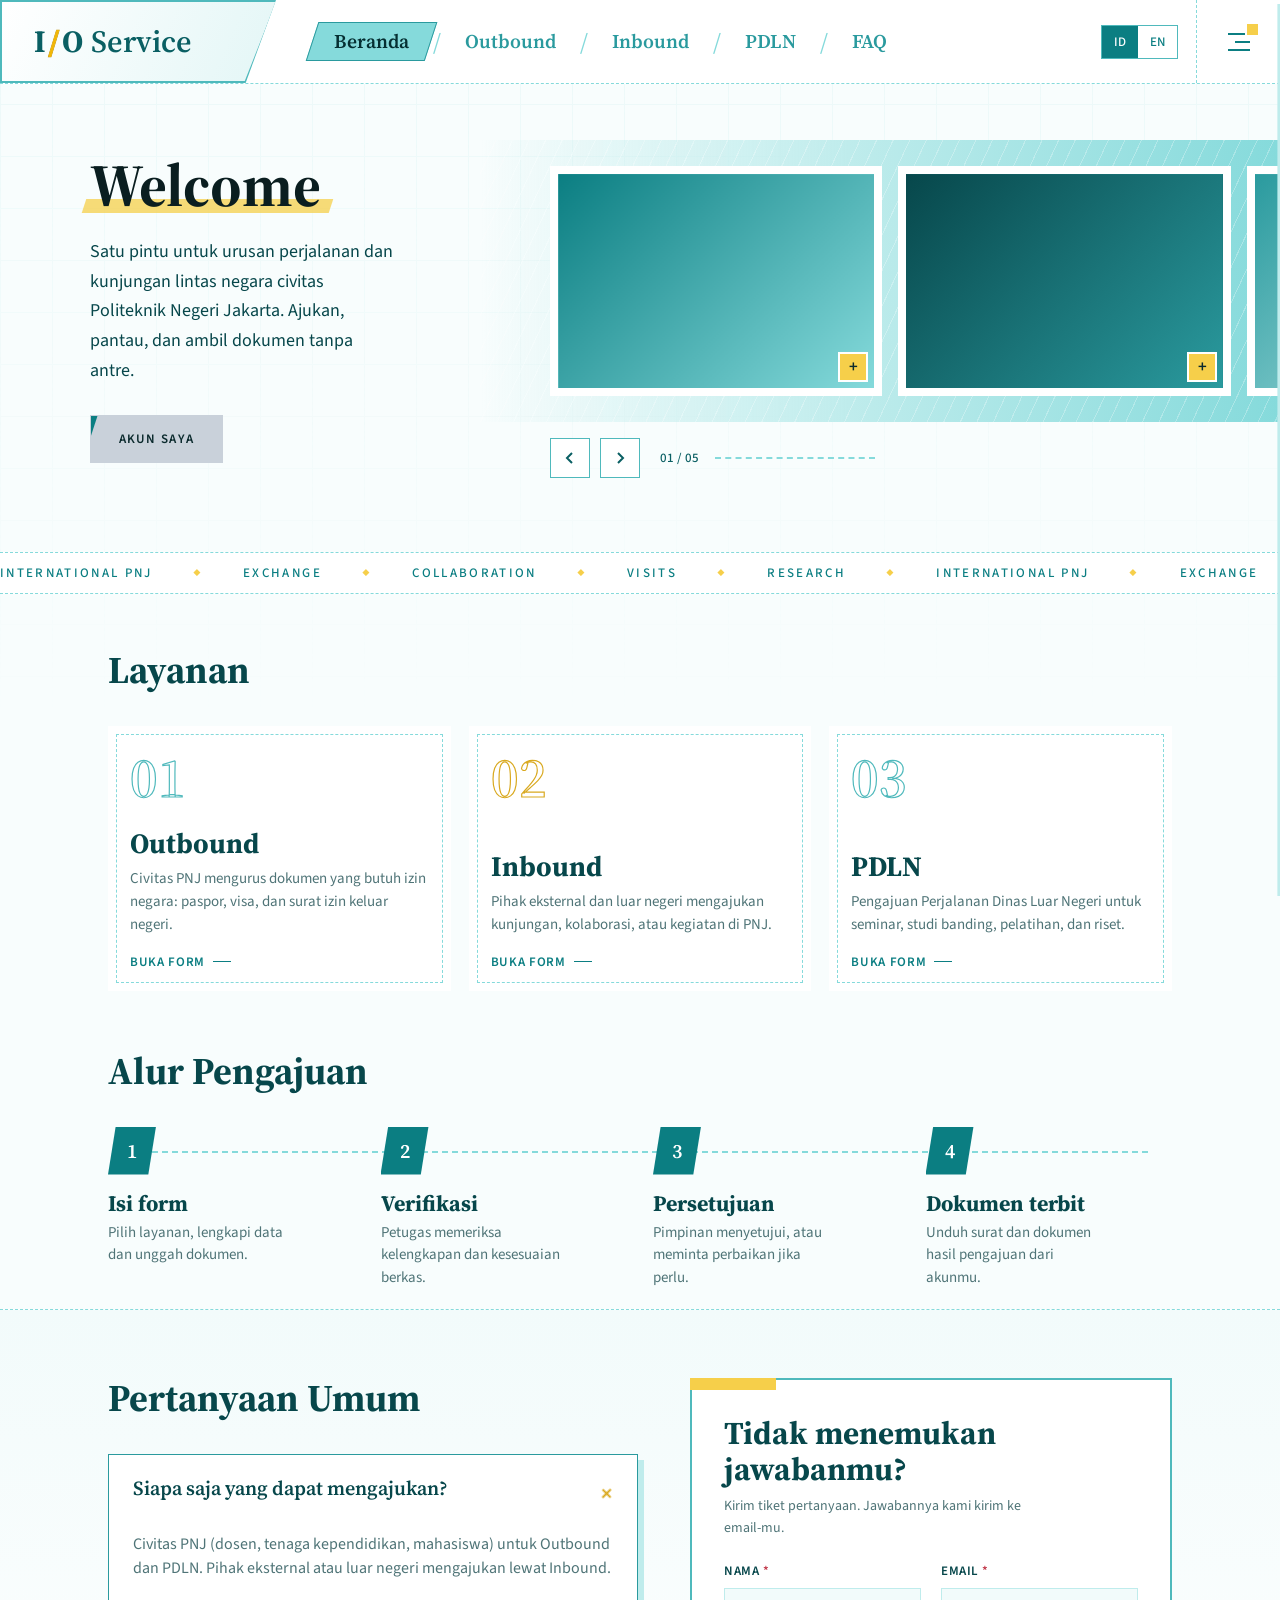
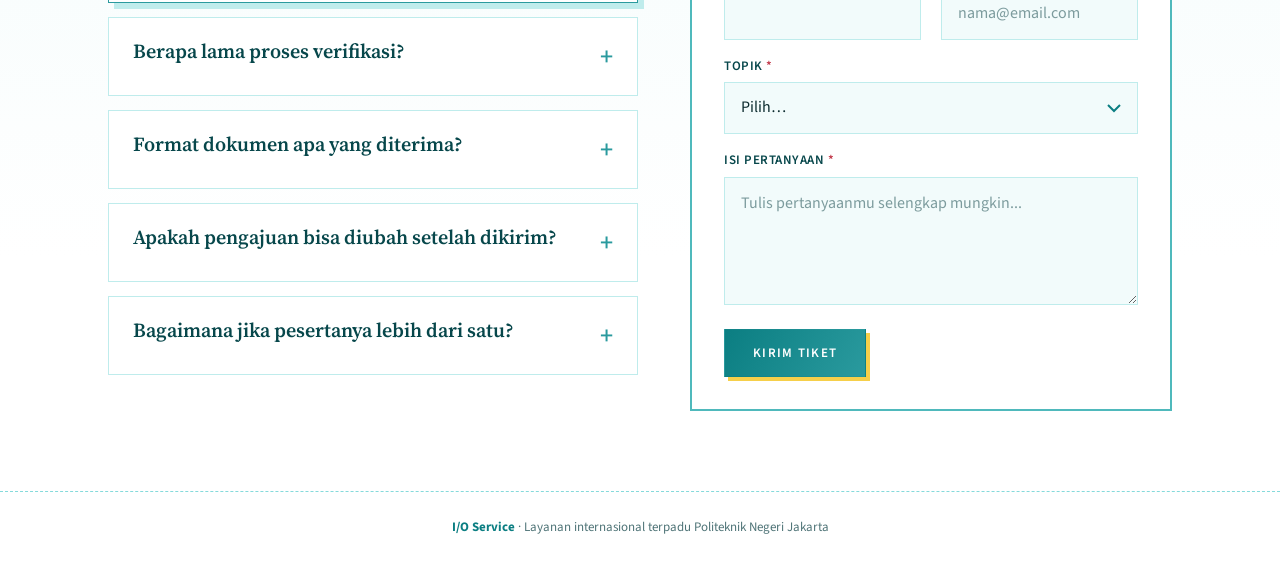
==== commit d8f36931: "Update tampilan admin, profil user, dan nambah form login admin" ====
--- a/index.html
+++ b/index.html
@@ -34,6 +34,9 @@
 <symbol id="i-shield" viewBox="0 0 24 24"><path d="M12 3s7 3 7 8c0 5-7 10-7 10S5 16 5 11c0-5 7-8 7-8z"/></symbol>
 <symbol id="i-eye" viewBox="0 0 24 24"><path d="M2 12s3.5-7 10-7 10 7 10 7-3.5 7-10 7-10-7-10-7z"/><circle cx="12" cy="12" r="3"/></symbol>
 <symbol id="i-school" viewBox="0 0 24 24"><path d="M22 10v6M2 10l10-5 10 5-10 5z"/><path d="M6 12v5c3 3 9 3 12 0v-5"/></symbol>
+<symbol id="i-laptop" viewBox="0 0 24 24"><path d="M20 16V7a2 2 0 0 0-2-2H6a2 2 0 0 0-2 2v9m16 0H4m16 0 1.28 2.55a1 1 0 0 1-.9 1.45H3.62a1 1 0 0 1-.9-1.45L4 16"/></symbol>
+<symbol id="i-phone" viewBox="0 0 24 24"><rect x="7" y="2" width="10" height="20" rx="2"/><circle cx="12" cy="18" r="1"/></symbol>
+<symbol id="i-alert" viewBox="0 0 24 24"><path d="M10.29 3.86L1.82 18a2 2 0 0 0 1.71 3h16.94a2 2 0 0 0 1.71-3L13.71 3.86a2 2 0 0 0-3.42 0z"/><path d="M12 9v4M12 17h.01"/></symbol>
 </defs></svg>
 
 <!-- ============ HEADER UTAMA ============ -->
@@ -306,6 +309,7 @@
 <!-- 4. HALAMAN PDLN                                                       -->
 <!-- ===================================================================== -->
 <section class="page" id="page-pdln">
+
   <div class="psubbar" id="psubbar">
     <div class="psb-in">
       <div class="psb-aux" aria-label="Panduan dan template">
@@ -320,108 +324,237 @@
     </div>
   </div>
 
-  <!-- 1. DASHBOARD PDLN -->
+  <!-- ===== 1. DASHBOARD PDLN ===== -->
   <div class="psub active" id="psub-dash">
     <div class="wrap">
-      <div class="crumb"><a href="#home" data-go="home" data-i18n="n_home">Beranda</a> / <a href="#pdln" data-go="pdln">PDLN</a> / <b>Dashboard</b></div>
+      <div class="crumb"><a href="#home" data-go="home" data-i18n="n_home">Beranda</a> / <b>PDLN</b></div>
       <div class="fhead">
         <h2 class="ftitle">Dashboard<em>PDLN</em></h2>
-        <p class="fsub" data-i18n="d_sub">Ringkasan pengajuan Perjalanan Dinas Luar Negeri (PDLN) civitas PNJ: status, negara tujuan, dan aktivitas terkini.</p>
-      </div>
+        <p class="fsub" data-i18n="d_sub">Ringkasan pengajuan Perjalanan Dinas Luar Negeri PNJ: status, negara tujuan, dan aktivitas terbaru.</p>
+      </div>
+
+      <div class="acts">
+        <article class="acard first">
+          <span class="ai"><svg class="ic"><use href="#i-send"/></svg></span>
+          <h3 data-i18n="a1_t">Ajukan PDLN</h3>
+          <p data-i18n="a1_d">Isi data kegiatan, peserta, dan unggah dokumen pendukung dalam satu form terpadu.</p>
+          <button type="button" class="btn main" data-go="pdln/input" data-i18n="s_input">Input Pengajuan</button>
+        </article>
+        <article class="acard">
+          <span class="ai"><svg class="ic"><use href="#i-pie"/></svg></span>
+          <h3 data-i18n="a2_t">Cek Progress</h3>
+          <p data-i18n="a2_d">Lihat status, persentase progres, dan catatan admin dari pengajuan yang sudah masuk.</p>
+          <button type="button" class="btn ghost" data-go="pdln/progress" data-i18n="a2_b">Lihat Daftar</button>
+        </article>
+        <article class="acard">
+          <span class="ai"><svg class="ic"><use href="#i-doc"/></svg></span>
+          <h3 data-i18n="s_laporan">Laporan Kegiatan</h3>
+          <p data-i18n="a3_d">Kegiatan sudah selesai? Unggah laporan dan dokumentasi agar pengajuan dinyatakan tuntas.</p>
+          <button type="button" class="btn ghost" data-go="pdln/laporan" data-i18n="a3_b">Isi Laporan</button>
+        </article>
+      </div>
+
       <div class="kpis">
-        <div class="kpi"><span class="num" id="kp1">0</span><div class="l"><b data-i18n="kp1_l">Total Surat Setneg</b><span data-i18n="kp1_s">Surat Setneg terbit</span></div></div>
-        <div class="kpi y"><span class="num" id="kp2">0</span><div class="l"><b data-i18n="kp2_l">Total Paspor Dinas</b><span data-i18n="kp2_s">Diproses &amp; selesai</span></div></div>
-        <div class="kpi"><span class="num" id="kp3">0</span><div class="l"><b data-i18n="kp3_l">Total Laporan</b><span data-i18n="kp3_s">Laporan diterima</span></div></div>
-      </div>
-      <div class="dacts">
-        <button type="button" class="dact" data-go="pdln/input"><span class="ico"><svg class="ic"><use href="#i-send"/></svg></span><h3>Ajukan PDLN</h3><p data-i18n="a1_d">Isi data kegiatan, data peserta, dan unggah dokumen pendukung dalam satu form terpadu.</p><span class="btn main" data-i18n="s_input">Input Pengajuan</span></button>
-        <button type="button" class="dact" data-go="pdln/progress"><span class="ico"><svg class="ic"><use href="#i-pie"/></svg></span><h3 data-i18n="a2_t">Cek Progress</h3><p data-i18n="a2_d">Lihat status, persentase kemajuan, dan catatan admin dari pengajuan yang sudah dikirim.</p><span class="btn ghost" data-i18n="a2_b">Lihat Daftar</span></button>
-        <button type="button" class="dact" data-go="pdln/laporan"><span class="ico"><svg class="ic"><use href="#i-docok"/></svg></span><h3 data-i18n="s_laporan">Laporan Kegiatan</h3><p data-i18n="a3_d">Kegiatan sudah selesai? Unggah laporan dan dokumentasi agar pengajuan dapat ditutup.</p><span class="btn ghost" data-i18n="a3_b">Kirim Laporan</span></button>
-      </div>
-    </div>
-  </div>
-
-  <!-- 2. FORM PDLN -->
+        <div class="kpi"><span class="k-l" data-i18n="kp1_l">Total SP Setneg</span><b class="k-v" id="kp-setneg">0</b><span class="k-s" data-i18n="kp1_s">SP Setneg terbit</span></div>
+        <div class="kpi"><span class="k-l" data-i18n="kp2_l">Total Paspor Dinas</span><b class="k-v" id="kp-paspor">0</b><span class="k-s" data-i18n="kp2_s">Diproses & selesai</span></div>
+        <div class="kpi"><span class="k-l" data-i18n="kp3_l">Total Laporan</span><b class="k-v" id="kp-laporan">0</b><span class="k-s" data-i18n="kp3_s">Laporan diterima</span></div>
+      </div>
+
+      <div class="panels">
+        <section class="panel"><h3 data-i18n="p_status">Distribusi Status</h3><div id="donutBox"></div></section>
+        <section class="panel"><h3 data-i18n="p_neg">Top Negara Tujuan</h3><div id="rankBox"></div></section>
+        <section class="panel"><h3 data-i18n="p_hl">Highlight Bulan Ini</h3><div id="hlBox"></div></section>
+      </div>
+    </div>
+
+  <!-- ===== PANDUAN & TEMPLATE ===== -->
+  <section class="pinfo" id="pinfo">
+    <div class="pinfo-in">
+      <details class="acc" id="acc-panduan">
+        <summary><i class="chev"></i><span data-i18n="s_panduan">Panduan</span></summary>
+        <div class="gsteps">
+          <div class="gs"><span class="n">1</span><h4 data-i18n="gd1_t">Ambil Template Berkas</h4><p data-i18n="gd1_d">Buka bagian Template di bawah halaman ini untuk melihat daftar format resmi.</p></div>
+          <div class="gs"><span class="n">2</span><h4 data-i18n="gd2_t">Isi Form Pengajuan</h4><p data-i18n="gd2_d">Lengkapi data kegiatan dan peserta dengan benar di menu Input Pengajuan.</p></div>
+          <div class="gs"><span class="n">3</span><h4 data-i18n="gd3_t">Unggah Dokumen Wajib</h4><p data-i18n="gd3_d">Upload berkas bertanda bintang merah (*). Jika disetujui, Anda perlu memproses Paspor Dinas dan Exit Permit.</p></div>
+          <div class="gs"><span class="n">4</span><h4 data-i18n="gd4_t">Pantau & Laporkan</h4><p data-i18n="gd4_d">Pantau progres di menu Progress. Setelah kegiatan selesai, kirim laporan lewat menu Laporan Kegiatan.</p></div>
+        </div>
+      </details>
+
+      <details class="acc" id="acc-template">
+        <summary><i class="chev"></i><span data-i18n="s_template">Template</span></summary>
+        <!-- UPDATE: link unduhan tiap template isi di script (objek TPL_LINK). Kosong = tampilkan "Template belum tersedia". -->
+        <ul class="tpls">
+          <li><svg class="ic"><use href="#i-doc"/></svg><span data-i18n="d_mou">Draft MoU / MoA</span><button type="button" class="tpl" data-tpl="mou"><span data-i18n="b_buka">Buka</span><svg class="ic"><use href="#i-ext"/></svg></button></li>
+          <li><svg class="ic"><use href="#i-doc"/></svg><span data-i18n="d_jadwal">Jadwal Kegiatan</span><button type="button" class="tpl" data-tpl="jadwal"><span data-i18n="b_buka">Buka</span><svg class="ic"><use href="#i-ext"/></svg></button></li>
+          <li><svg class="ic"><use href="#i-doc"/></svg><span data-i18n="d_tor">TOR Kegiatan</span><button type="button" class="tpl" data-tpl="tor"><span data-i18n="b_buka">Buka</span><svg class="ic"><use href="#i-ext"/></svg></button></li>
+          <li><svg class="ic"><use href="#i-doc"/></svg><span data-i18n="d_biaya">Surat Pernyataan Pembiayaan</span><button type="button" class="tpl" data-tpl="pembiayaan"><span data-i18n="b_buka">Buka</span><svg class="ic"><use href="#i-ext"/></svg></button></li>
+          <li><svg class="ic"><use href="#i-doc"/></svg><span data-i18n="d_memo">Memo Persetujuan</span><button type="button" class="tpl" data-tpl="memo"><span data-i18n="b_buka">Buka</span><svg class="ic"><use href="#i-ext"/></svg></button></li>
+          <li><svg class="ic"><use href="#i-doc"/></svg><span data-i18n="d_relevansi">Surat Keterangan Relevansi</span><button type="button" class="tpl" data-tpl="relevansi"><span data-i18n="b_buka">Buka</span><svg class="ic"><use href="#i-ext"/></svg></button></li>
+          <li><svg class="ic"><use href="#i-doc"/></svg><span data-i18n="d_tugas">Surat Tugas</span><button type="button" class="tpl" data-tpl="tugas"><span data-i18n="b_buka">Buka</span><svg class="ic"><use href="#i-ext"/></svg></button></li>
+          <li><svg class="ic"><use href="#i-doc"/></svg><span data-i18n="d_undangan">Undangan</span><button type="button" class="tpl" data-tpl="undangan"><span data-i18n="b_buka">Buka</span><svg class="ic"><use href="#i-ext"/></svg></button></li>
+          <li><svg class="ic"><use href="#i-doc"/></svg><span data-i18n="d_setneg">Surat Persetujuan Setneg</span><button type="button" class="tpl" data-tpl="setneg"><span data-i18n="b_buka">Buka</span><svg class="ic"><use href="#i-ext"/></svg></button></li>
+          <li><svg class="ic"><use href="#i-doc"/></svg><span data-i18n="s_laporan">Laporan Kegiatan</span><button type="button" class="tpl" data-tpl="laporan"><span data-i18n="b_buka">Buka</span><svg class="ic"><use href="#i-ext"/></svg></button></li>
+        </ul>
+      </details>
+    </div>
+  </section>
+  </div>
+
+  <!-- ===== 2. INPUT PENGAJUAN (form PDLN) ===== -->
   <div class="psub" id="psub-input">
+  <div class="wrap">
+    <div class="crumb"><a href="#home" data-go="home" data-i18n="n_home">Beranda</a> / <a href="#pdln" data-go="pdln">PDLN</a> / <b data-i18n="s_input">Input Pengajuan</b></div>
+    <div class="fhead">
+      <h2 class="ftitle">Form<em>PDLN</em></h2>
+      <div class="progress"><span><i></i></span><b>0%</b></div>
+      <p class="fsub" data-i18n="pdln_sub">Pengajuan Perjalanan Dinas Luar Negeri. Isi data kegiatan, unggah dokumen, lalu tambahkan seluruh peserta.</p>
+    </div>
+
+    <form class="shell" id="f-pdln" data-mod="PDLN" data-ok-n="okN_pdln" data-ok-go="pdln/progress" data-ok-gok="goProg" novalidate>
+      <div class="sec"><span class="num">01</span><h3 data-i18n="s_data">Data Kegiatan</h3><i class="dash"></i></div>
+      <div class="grid">
+        <div class="f full"><label data-i18n="l_email">Email Pengaju</label><input type="email" required placeholder="contoh@pnj.ac.id" data-auto="email"></div>
+        <div class="f"><label data-i18n="l_jenis">Jenis Kegiatan</label>
+          <select required>
+            <option value="" data-i18n="sel_jenis">Pilih jenis kegiatan</option>
+            <option data-i18n="k_studi">Studi Banding / Kunjungan</option>
+            <option data-i18n="k_konf">Seminar / Konferensi</option>
+            <option data-i18n="k_latih">Pelatihan / Workshop</option>
+            <option data-i18n="k_riset">Penelitian / Riset Kolaborasi</option>
+            <option data-i18n="k_tukar">Pertukaran Dosen / Mahasiswa</option>
+            <option data-i18n="k_lain">Lainnya</option>
+          </select></div>
+        <div class="f"><label data-i18n="l_nama_keg">Nama Kegiatan</label><input type="text" required placeholder="Nama konferensi, seminar, dsb." data-i18n-ph="ph_namakeg" data-k="kegiatan"></div>
+        <div class="f"><label data-i18n="l_tgl_mulai">Tanggal Kegiatan Mulai</label><input type="date" required data-role="start"></div>
+        <div class="f"><label data-i18n="l_tgl_selesai">Tanggal Kegiatan Selesai</label><input type="date" required data-role="end"></div>
+        <div class="f"><label data-i18n="l_inst">Nama Institusi Tujuan</label><input type="text" required placeholder="Nama universitas / lembaga" data-i18n-ph="ph_inst"></div>
+        <div class="f"><label data-i18n="l_tempat">Tempat Kegiatan (Kota, Negara)</label><input type="text" required placeholder="Contoh: Tokyo, Jepang" data-i18n-ph="ph_tempat" data-k="tempat"></div>
+        <div class="f full"><label data-i18n="l_rtl">Rencana Tindak Lanjut</label><textarea required placeholder="Tuliskan rencana tindak lanjut pasca kegiatan..." data-i18n-ph="ph_rtl"></textarea></div>
+      </div>
+
+      <div class="sec"><span class="num">02</span><h3 data-i18n="s_upload">Upload Dokumen PDLN</h3><i class="dash"></i></div>
+      <div class="grid">
+        <div class="f"><div class="lrow"><label data-i18n="d_tor">TOR Kegiatan</label><button type="button" class="tpl" data-tpl="tor" data-i18n="b_tpl">Template</button></div><div class="drop"><input type="file" required accept=".pdf,.jpg,.jpeg,.png"><div class="drop-ui"><span class="ico"></span><span class="dz-t" data-i18n="drop_t">Pilih file atau seret ke sini</span><small class="mono" data-i18n="drop_h">PDF / JPG / PNG · maks 5 MB</small></div><ul class="files"></ul></div></div>
+        <div class="f"><div class="lrow"><label data-i18n="d_memo">Memo Persetujuan</label><button type="button" class="tpl" data-tpl="memo" data-i18n="b_tpl">Template</button></div><div class="drop"><input type="file"  accept=".pdf,.jpg,.jpeg,.png"><div class="drop-ui"><span class="ico"></span><span class="dz-t" data-i18n="drop_t">Pilih file atau seret ke sini</span><small class="mono" data-i18n="drop_h">PDF / JPG / PNG · maks 5 MB</small></div><ul class="files"></ul></div></div>
+        <div class="f"><div class="lrow"><label data-i18n="d_tugas">Surat Tugas</label><button type="button" class="tpl" data-tpl="tugas" data-i18n="b_tpl">Template</button></div><div class="drop"><input type="file" required accept=".pdf,.jpg,.jpeg,.png"><div class="drop-ui"><span class="ico"></span><span class="dz-t" data-i18n="drop_t">Pilih file atau seret ke sini</span><small class="mono" data-i18n="drop_h">PDF / JPG / PNG · maks 5 MB</small></div><ul class="files"></ul></div></div>
+        <div class="f"><div class="lrow"><label data-i18n="d_undangan">Undangan</label><button type="button" class="tpl" data-tpl="undangan" data-i18n="b_tpl">Template</button></div><div class="drop"><input type="file" required accept=".pdf,.jpg,.jpeg,.png"><div class="drop-ui"><span class="ico"></span><span class="dz-t" data-i18n="drop_t">Pilih file atau seret ke sini</span><small class="mono" data-i18n="drop_h">PDF / JPG / PNG · maks 5 MB</small></div><ul class="files"></ul></div></div>
+        <div class="f"><div class="lrow"><label data-i18n="d_jadwal">Jadwal Kegiatan</label><button type="button" class="tpl" data-tpl="jadwal" data-i18n="b_tpl">Template</button></div><div class="drop"><input type="file" required accept=".pdf,.jpg,.jpeg,.png"><div class="drop-ui"><span class="ico"></span><span class="dz-t" data-i18n="drop_t">Pilih file atau seret ke sini</span><small class="mono" data-i18n="drop_h">PDF / JPG / PNG · maks 5 MB</small></div><ul class="files"></ul></div></div>
+        <div class="f"><div class="lrow"><label data-i18n="d_setneg">Surat Persetujuan Setneg</label><button type="button" class="tpl" data-tpl="setneg" data-i18n="b_tpl">Template</button></div><div class="drop"><input type="file" required accept=".pdf,.jpg,.jpeg,.png"><div class="drop-ui"><span class="ico"></span><span class="dz-t" data-i18n="drop_t">Pilih file atau seret ke sini</span><small class="mono" data-i18n="drop_h">PDF / JPG / PNG · maks 5 MB</small></div><ul class="files"></ul></div></div>
+        <div class="f"><div class="lrow"><label data-i18n="d_relevansi">Surat Keterangan Relevansi</label><button type="button" class="tpl" data-tpl="relevansi" data-i18n="b_tpl">Template</button></div><div class="drop"><input type="file" required accept=".pdf,.jpg,.jpeg,.png"><div class="drop-ui"><span class="ico"></span><span class="dz-t" data-i18n="drop_t">Pilih file atau seret ke sini</span><small class="mono" data-i18n="drop_h">PDF / JPG / PNG · maks 5 MB</small></div><ul class="files"></ul></div></div>
+        <div class="f"><div class="lrow"><label data-i18n="d_biaya">Surat Pernyataan Pembiayaan</label><button type="button" class="tpl" data-tpl="pembiayaan" data-i18n="b_tpl">Template</button></div><div class="drop"><input type="file" required accept=".pdf,.jpg,.jpeg,.png"><div class="drop-ui"><span class="ico"></span><span class="dz-t" data-i18n="drop_t">Pilih file atau seret ke sini</span><small class="mono" data-i18n="drop_h">PDF / JPG / PNG · maks 5 MB</small></div><ul class="files"></ul></div></div>
+        <div class="f"><div class="lrow"><label data-i18n="d_mou">Draft MoU / MoA</label><span class="bdg" data-i18n="b_opt">Opsional</span><button type="button" class="tpl" data-tpl="mou" data-i18n="b_tpl">Template</button></div><div class="drop"><input type="file"  accept=".pdf,.jpg,.jpeg,.png"><div class="drop-ui"><span class="ico"></span><span class="dz-t" data-i18n="drop_t">Pilih file atau seret ke sini</span><small class="mono" data-i18n="drop_h">PDF / JPG / PNG · maks 5 MB</small></div><ul class="files"></ul></div></div>
+        <div class="f"><div class="lrow"><label data-i18n="d_brosur">Brosur</label><span class="bdg" data-i18n="b_opt">Opsional</span></div><div class="drop"><input type="file"  accept=".pdf,.jpg,.jpeg,.png"><div class="drop-ui"><span class="ico"></span><span class="dz-t" data-i18n="drop_t">Pilih file atau seret ke sini</span><small class="mono" data-i18n="drop_h">PDF / JPG / PNG · maks 5 MB</small></div><ul class="files"></ul></div></div>
+        <div class="f"><div class="lrow"><label data-i18n="d_regis">Bukti Registrasi</label><span class="bdg" data-i18n="b_opt">Opsional</span></div><div class="drop"><input type="file"  accept=".pdf,.jpg,.jpeg,.png"><div class="drop-ui"><span class="ico"></span><span class="dz-t" data-i18n="drop_t">Pilih file atau seret ke sini</span><small class="mono" data-i18n="drop_h">PDF / JPG / PNG · maks 5 MB</small></div><ul class="files"></ul></div></div>
+        <div class="f"><div class="lrow"><label data-i18n="d_clear">Clearance Letter</label><span class="bdg" data-i18n="b_ada">Jika ada</span></div><div class="drop"><input type="file"  accept=".pdf,.jpg,.jpeg,.png"><div class="drop-ui"><span class="ico"></span><span class="dz-t" data-i18n="drop_t">Pilih file atau seret ke sini</span><small class="mono" data-i18n="drop_h">PDF / JPG / PNG · maks 5 MB</small></div><ul class="files"></ul></div></div>
+      </div>
+
+      <div class="sec"><span class="num">03</span><h3 data-i18n="s_peserta">Data Peserta Kegiatan</h3><i class="dash"></i></div>
+      <div class="plist" id="pl-pdln" data-variant="pdln"></div>
+      <div class="more">
+        <span class="ask" data-i18n="p_more">Apakah ada peserta lainnya?</span>
+        <button type="button" class="btn ghost" id="add-pdln" data-i18n="p_add">+ Tambah Peserta</button>
+      </div>
+
+      <div class="actions">
+        <span class="hint" data-i18n="hint_req">* wajib diisi</span>
+        <button type="button" class="btn ghost" data-reset data-i18n="batal">Batal</button>
+        <button type="submit" class="btn main" data-i18n="kirim">Kirim Pengajuan</button>
+      </div>
+    </form>
+  </div>
+  </div>
+
+  <!-- ===== 3. PROGRESS ===== -->
+  <div class="psub" id="psub-progress">
     <div class="wrap">
-      <div class="crumb"><a href="#home" data-go="home" data-i18n="n_home">Beranda</a> / <a href="#pdln" data-go="pdln">PDLN</a> / <b>Input Pengajuan</b></div>
+      <div class="crumb"><a href="#home" data-go="home" data-i18n="n_home">Beranda</a> / <a href="#pdln" data-go="pdln">PDLN</a> / <b data-i18n="s_progress">Progress</b></div>
       <div class="fhead">
-        <h2 class="ftitle">Form<em>PDLN</em></h2>
+        <h2 class="ftitle">Progress<em data-i18n="pr_em">Pengajuan</em></h2>
+        <p class="fsub" data-i18n="pr_sub">Pantau status, persentase progres, dan catatan verifikasi dari Admin.</p>
+      </div>
+
+      <div class="flt">
+        <div class="f fs"><span class="si"><svg class="ic"><use href="#i-search"/></svg></span><input type="search" id="fq" autocomplete="off" placeholder="Cari nama, kegiatan, atau negara tujuan..." data-i18n-ph="f_ph" aria-label="Cari"></div>
+        <div class="f"><select id="fjab" aria-label="Jabatan">
+          <option value="" data-i18n="f_jab">Semua Jabatan</option>
+          <option value="dosen" data-i18n="j_dosen">Dosen</option>
+          <option value="tendik" data-i18n="j_tendik">Tenaga Kependidikan</option>
+          <option value="pimpinan" data-i18n="j_pimp">Pimpinan</option>
+          <option value="mahasiswa" data-i18n="j_mhs">Mahasiswa</option></select></div>
+        <div class="f"><select id="fst" aria-label="Status">
+          <option value="" data-i18n="f_st">Semua Status</option>
+          <option value="proses" data-i18n="f_st_proses">Sedang Proses (semua tahap)</option>
+          <option value="baru" data-i18n="st_baru">Baru Diajukan</option>
+          <option value="verifikasi" data-i18n="st_verifikasi">Verifikasi Dokumen</option>
+          <option value="setneg" data-i18n="st_setneg">Menunggu Setneg</option>
+          <option value="disetujui" data-i18n="st_disetujui">Disetujui</option>
+          <option value="ditolak" data-i18n="st_ditolak">Ditolak</option></select></div>
+        <div class="f"><select id="fso" aria-label="Urutkan">
+          <option value="new" data-i18n="so_new">Terbaru</option>
+          <option value="old" data-i18n="so_old">Terlama</option>
+          <option value="az" data-i18n="so_az">Nama kegiatan A–Z</option>
+          <option value="prog" data-i18n="so_prog">Progres tertinggi</option></select></div>
+        <button type="button" class="btn ghost" id="fre" data-i18n="f_reset">Reset</button>
+      </div>
+
+      <div class="tbox">
+        <div class="twrap">
+          <table class="ptbl">
+            <thead><tr>
+              <th data-i18n="th_no">No</th><th data-i18n="th_keg">Nama Kegiatan</th><th data-i18n="th_pes">Nama Peserta</th><th data-i18n="th_jab">Jabatan</th>
+              <th data-i18n="th_tmp">Tempat Kegiatan</th><th data-i18n="th_aju">Diajukan</th><th data-i18n="th_st">Status</th><th data-i18n="th_prog">Progress</th><th data-i18n="th_cat">Catatan / Aksi</th>
+            </tr></thead>
+            <tbody id="ptb"></tbody>
+          </table>
+        </div>
+        <div class="empty" id="pEmpty" hidden>
+          <b data-i18n="emp_t">Tidak ada pengajuan yang cocok</b>
+          <p data-i18n="emp_d">Ubah kata kunci atau filter, lalu coba lagi.</p>
+          <button type="button" class="btn ghost" id="fre2" data-i18n="f_reset">Reset</button>
+        </div>
+        <div class="tfoot"><span id="pInfo"></span><div class="pager" id="pPager"></div></div>
+      </div>
+    </div>
+  </div>
+
+  <!-- ===== 4. LAPORAN KEGIATAN ===== -->
+  <div class="psub" id="psub-laporan">
+    <div class="wrap">
+      <div class="crumb"><a href="#home" data-go="home" data-i18n="n_home">Beranda</a> / <a href="#pdln" data-go="pdln">PDLN</a> / <b data-i18n="s_laporan">Laporan Kegiatan</b></div>
+      <div class="fhead">
+        <h2 class="ftitle">Form<em>Laporan</em></h2>
         <div class="progress"><span><i></i></span><b>0%</b></div>
-        <p class="fsub" data-i18n="pdln_sub">Pengajuan Perjalanan Dinas Luar Negeri. Isi data kegiatan, unggah dokumen, lalu tambahkan setiap peserta.</p>
-      </div>
-      <form class="shell" id="f-pdln" data-mod="PDLN" novalidate>
-        <div class="sec"><span class="num">01</span><h3 data-i18n="s_data">Data Kegiatan</h3><i class="dash"></i></div>
+        <p class="fsub" data-i18n="lp_sub">Laporkan hasil kegiatan PDLN yang sudah disetujui dan telah dilaksanakan.</p>
+      </div>
+
+      <form class="shell" id="f-laporan" data-mod="LAPORAN" data-ok-t="okT_lap" data-ok-n="okN_lap" data-ok-go="pdln" data-ok-gok="goDash" data-ok-ak="againRep" novalidate>
+        <div class="sec"><span class="num">01</span><h3 data-i18n="lp_s1">Data Laporan</h3><i class="dash"></i></div>
         <div class="grid">
-          <div class="f full"><label data-i18n="l_keg">Nama Kegiatan</label><input type="text" required placeholder="Contoh: The 5th International Conference on Applied Science" data-i18n-ph="ph_keg"></div>
-          <div class="f"><label data-i18n="l_negara">Negara Tujuan</label><input type="text" required placeholder="Contoh: Jepang" data-i18n-ph="ph_negara"></div>
-          <div class="f"><label data-i18n="l_kota">Kota Tujuan</label><input type="text" required placeholder="Contoh: Tokyo" data-i18n-ph="ph_kota"></div>
-          <div class="f"><label data-i18n="l_mulai">Tanggal Mulai</label><input type="date" required data-role="start"></div>
-          <div class="f"><label data-i18n="l_selesai">Tanggal Selesai</label><input type="date" required data-role="end"></div>
-          <div class="f full"><label data-i18n="l_biaya">Sumber Pembiayaan</label><input type="text" required placeholder="Contoh: DIPA PNJ 2026 / Beasiswa Mitra" data-i18n-ph="ph_biaya"></div>
+          <div class="f full"><label data-i18n="lp_rel">Pengajuan Terkait</label><select id="lpRel" required></select></div>
+          <div class="f full"><label data-i18n="lp_email">Email Pelapor</label><input type="email" required placeholder="contoh@pnj.ac.id" data-auto="email"></div>
+          <div class="f"><label data-i18n="lp_mulai">Tanggal Pelaksanaan Mulai</label><input type="date" required data-role="start"></div>
+          <div class="f"><label data-i18n="lp_selesai">Tanggal Pelaksanaan Selesai</label><input type="date" required data-role="end"></div>
+          <div class="f full"><label data-i18n="lp_hasil">Ringkasan Hasil Kegiatan</label><textarea required placeholder="Jelaskan kegiatan yang dilaksanakan dan hasil utamanya..." data-i18n-ph="lp_ph1"></textarea></div>
+          <div class="f full"><label data-i18n="lp_capaian">Capaian & Manfaat bagi PNJ</label><textarea required placeholder="Tuliskan capaian, kerja sama, atau manfaat yang diperoleh..." data-i18n-ph="lp_ph2"></textarea></div>
         </div>
 
-        <div class="sec"><span class="num">02</span><h3 data-i18n="s_upload">Upload Dokumen (PDF/JPG)</h3><i class="dash"></i></div>
+        <div class="sec"><span class="num">02</span><h3 data-i18n="s_upload2">Upload Dokumen</h3><i class="dash"></i></div>
         <div class="grid">
-          <div class="f"><div class="lrow"><label data-i18n="d_surat">Surat Undangan Resmi</label></div><div class="drop"><input type="file" required accept=".pdf,.jpg,.jpeg,.png"><div class="drop-ui"><span class="ico"></span><span class="dz-t" data-i18n="drop_t">Pilih file atau seret ke sini</span><small class="mono" data-i18n="drop_h">PDF / JPG / PNG · maks 5 MB</small></div><ul class="files"></ul></div></div>
-          <div class="f"><div class="lrow"><label data-i18n="d_tor">Kerangka Acuan Kerja (TOR)</label><a href="#" class="tpl" data-tpl="tor" data-i18n="b_tpl">Template</a></div><div class="drop"><input type="file" required accept=".pdf,.jpg,.jpeg,.png"><div class="drop-ui"><span class="ico"></span><span class="dz-t" data-i18n="drop_t">Pilih file atau seret ke sini</span><small class="mono" data-i18n="drop_h">PDF / JPG / PNG · maks 5 MB</small></div><ul class="files"></ul></div></div>
+          <div class="f"><div class="lrow"><label data-i18n="lp_d_lap">Laporan Kegiatan</label><button type="button" class="tpl" data-tpl="laporan" data-i18n="b_tpl">Template</button></div><div class="drop"><input type="file" required accept=".pdf,.jpg,.jpeg,.png"><div class="drop-ui"><span class="ico"></span><span class="dz-t" data-i18n="drop_t">Pilih file atau seret ke sini</span><small class="mono" data-i18n="drop_h">PDF / JPG / PNG · maks 5 MB</small></div><ul class="files"></ul></div></div>
+          <div class="f"><div class="lrow"><label data-i18n="lp_d_doc">Dokumentasi Kegiatan (foto)</label></div><div class="drop"><input type="file" required accept=".pdf,.jpg,.jpeg,.png"><div class="drop-ui"><span class="ico"></span><span class="dz-t" data-i18n="drop_t">Pilih file atau seret ke sini</span><small class="mono" data-i18n="drop_h">PDF / JPG / PNG · maks 5 MB</small></div><ul class="files"></ul></div></div>
+          <div class="f"><div class="lrow"><label data-i18n="lp_d_sert">Sertifikat / Bukti Kehadiran</label><span class="bdg" data-i18n="b_opt">Opsional</span></div><div class="drop"><input type="file" accept=".pdf,.jpg,.jpeg,.png"><div class="drop-ui"><span class="ico"></span><span class="dz-t" data-i18n="drop_t">Pilih file atau seret ke sini</span><small class="mono" data-i18n="drop_h">PDF / JPG / PNG · maks 5 MB</small></div><ul class="files"></ul></div></div>
+          <div class="f"><div class="lrow"><label data-i18n="lp_d_biaya">Bukti Pertanggungjawaban Biaya</label><span class="bdg" data-i18n="b_opt">Opsional</span></div><div class="drop"><input type="file" accept=".pdf,.jpg,.jpeg,.png"><div class="drop-ui"><span class="ico"></span><span class="dz-t" data-i18n="drop_t">Pilih file atau seret ke sini</span><small class="mono" data-i18n="drop_h">PDF / JPG / PNG · maks 5 MB</small></div><ul class="files"></ul></div></div>
         </div>
 
         <div class="actions">
           <span class="hint" data-i18n="hint_req">* wajib diisi</span>
           <button type="button" class="btn ghost" data-reset data-i18n="batal">Batal</button>
-          <button type="submit" class="btn main" data-i18n="kirim">Kirim Pengajuan</button>
-        </div>
-      </form>
-    </div>
-  </div>
-
-  <!-- 3. PROGRESS PDLN -->
-  <div class="psub" id="psub-progress">
-    <div class="wrap">
-      <div class="crumb"><a href="#home" data-go="home" data-i18n="n_home">Beranda</a> / <a href="#pdln" data-go="pdln">PDLN</a> / <b>Progress</b></div>
-      <div class="fhead">
-        <h2 class="ftitle">Progress<em>Pengajuan</em></h2>
-        <p class="fsub" data-i18n="pr_sub">Pantau status, persentase kemajuan, dan catatan verifikasi dari Admin.</p>
-      </div>
-      <div class="pfilts">
-        <input type="search" id="prQ" placeholder="Cari nama, kegiatan, atau negara tujuan...">
-        <select id="prJab"><option value="">Semua Jabatan</option><option>Dosen</option><option>Tenaga Kependidikan</option><option>Pimpinan</option></select>
-        <select id="prSt"><option value="">Semua Status</option><option value="proses">Dalam Proses</option><option value="disetujui">Disetujui</option><option value="ditolak">Ditolak</option></select>
-        <button type="button" class="btn ghost" id="prReset">Reset</button>
-      </div>
-      <div class="tbl-wrap">
-        <table class="tbl" id="prTbl">
-          <thead>
-            <tr><th>No</th><th>Nama Kegiatan</th><th>Peserta</th><th>Jabatan</th><th>Lokasi</th><th>Diajukan</th><th>Status</th><th>Progress</th><th>Catatan</th></tr>
-          </thead>
-          <tbody id="prBody"></tbody>
-        </table>
-      </div>
-    </div>
-  </div>
-
-  <!-- 4. LAPORAN KEGIATAN -->
-  <div class="psub" id="psub-laporan">
-    <div class="wrap">
-      <div class="crumb"><a href="#home" data-go="home" data-i18n="n_home">Beranda</a> / <a href="#pdln" data-go="pdln">PDLN</a> / <b>Laporan Kegiatan</b></div>
-      <div class="fhead">
-        <h2 class="ftitle">Laporan<em>Kegiatan</em></h2>
-        <p class="fsub" data-i18n="lp_sub">Laporkan hasil kegiatan PDLN yang telah terlaksana dan disetujui.</p>
-      </div>
-      <form class="shell" id="f-laporan" novalidate>
-        <div class="sec"><span class="num">01</span><h3 data-i18n="lp_s1">Detail Laporan</h3><i class="dash"></i></div>
-        <div class="grid">
-          <div class="f full"><label data-i18n="lp_rel">Pengajuan Terkait</label><select required id="lpRel"><option value="" data-i18n="sel_pilih">Pilih pengajuan yang telah disetujui…</option><option>Seminar Internasional IEEE ICEEE (Berlin, Jerman)</option></select></div>
-          <div class="f"><label data-i18n="lp_email">Email Pelapor</label><input type="email" required data-auto="email" placeholder="nama@pnj.ac.id"></div>
-          <div class="f full"><label data-i18n="lp_hasil">Ringkasan Hasil Kegiatan</label><textarea required placeholder="Uraikan kegiatan yang telah dijalankan dan hasil utamanya..."></textarea></div>
-        </div>
-        <div class="actions">
           <button type="submit" class="btn main" data-i18n="kirim_lap">Kirim Laporan</button>
         </div>
       </form>
     </div>
   </div>
+
 </section>
 
 <!-- ===================================================================== -->
@@ -1236,26 +1369,164 @@
         <!-- TAB 4: PENGATURAN -->
         <section id="pane-pengaturan" class="profile-pane" style="display:none;">
           <div class="shell">
+            
+            <!-- 04: Keamanan & Kata Sandi -->
             <div class="sec">
               <span class="num">04</span>
               <h3>Keamanan &amp; Kata Sandi</h3>
               <i class="dash"></i>
             </div>
-            <form onsubmit="handlePasswordChange(event)" style="max-width:540px;">
-              <div class="f" style="margin-bottom:14px;"><label>Kata Sandi Saat Ini</label><input type="password" id="oldPass" required placeholder="••••••••"></div>
-              <div class="f" style="margin-bottom:14px;"><label>Kata Sandi Baru</label><input type="password" id="newPass" required placeholder="Minimal 8 karakter"></div>
-              <div class="f" style="margin-bottom:20px;"><label>Ketik Ulang Kata Sandi Baru</label><input type="password" id="confirmPass" required placeholder="Ketik ulang kata sandi baru"></div>
-              <button type="submit" class="btn main"><span>SIMPAN KATA SANDI BARU</span><svg class="ic"><use href="#i-lock"/></svg></button>
+
+            <form onsubmit="handlePasswordChange(event)" style="max-width:580px;">
+              <div class="f" style="margin-bottom:14px;">
+                <label for="oldPass">Kata Sandi Saat Ini <span style="color:var(--red)">*</span></label>
+                <input type="password" id="oldPass" required placeholder="••••••••" autocomplete="current-password">
+              </div>
+              <div class="f" style="margin-bottom:14px;">
+                <label for="newPass">Kata Sandi Baru <span style="color:var(--red)">*</span></label>
+                <input type="password" id="newPass" required placeholder="Minimal 8 karakter (kombinasi huruf &amp; angka)" autocomplete="new-password">
+              </div>
+              <div class="f" style="margin-bottom:20px;">
+                <label for="confirmPass">Ketik Ulang Kata Sandi Baru <span style="color:var(--red)">*</span></label>
+                <input type="password" id="confirmPass" required placeholder="Ketik ulang kata sandi baru" autocomplete="new-password">
+              </div>
+              <div style="display:flex;align-items:center;gap:16px;flex-wrap:wrap;">
+                <button type="submit" class="btn main">
+                  <span>SIMPAN KATA SANDI BARU</span>
+                  <svg class="ic"><use href="#i-lock"/></svg>
+                </button>
+                <span style="font-size:12.5px;color:var(--muted);">Terakhir diperbarui: 3 bulan yang lalu</span>
+              </div>
             </form>
-            <div class="sec" style="margin-top:36px;"><span class="num">05</span><h3>Preferensi Notifikasi &amp; Sesi</h3><i class="dash"></i></div>
-            <div style="display:grid;gap:14px;max-width:540px;margin-bottom:24px;">
-              <label class="custom-chk"><input type="checkbox" checked><span class="chk-box"></span><span class="chk-text">Kirim notifikasi status verifikasi ke email utama</span></label>
-              <label class="custom-chk"><input type="checkbox" checked><span class="chk-box"></span><span class="chk-text">Kirim notifikasi via WhatsApp untuk perubahan status pengajuan</span></label>
-            </div>
-            <div style="padding-top:20px;border-top:1px dashed var(--t300);display:flex;justify-content:space-between;align-items:center;flex-wrap:wrap;gap:12px;">
-              <div><b style="font-size:13.5px;color:var(--t900);display:block;">Sesi Aktif Perangkat</b><span style="font-size:12.5px;color:var(--muted);">Terakhir masuk: Browser Desktop (Chrome) · IP: 127.0.0.1</span></div>
-              <button type="button" class="btn slate" onclick="alertLogout()">KELUAR DARI SEMUA SESI</button>
-            </div>
+
+            <!-- 05: Preferensi Notifikasi & Komunikasi -->
+            <div class="sec" style="margin-top:42px;">
+              <span class="num">05</span>
+              <h3>Preferensi Notifikasi &amp; Komunikasi</h3>
+              <i class="dash"></i>
+            </div>
+
+            <form onsubmit="saveNotificationPreferences(event)" style="max-width:640px;">
+              <p style="font-size:13px;color:var(--muted);margin-bottom:18px;">Atur saluran komunikasi resmi untuk menerima update verifikasi berkas internasional, pengumuman seleksi, dan status dokumen.</p>
+              
+              <div style="display:grid;gap:14px;margin-bottom:22px;">
+                <label class="custom-chk items-start">
+                  <input type="checkbox" id="chkNotifEmail" checked>
+                  <span class="chk-box"></span>
+                  <span class="chk-text">
+                    <b style="color:var(--t900);display:block;">Notifikasi Status Dokumen via Email</b>
+                    <span style="color:var(--muted);font-size:12.5px;display:block;margin-top:2px;">Kirim pembaruan status verifikasi formulir, LoA, dan penerbitan SP Setneg ke email utama Anda.</span>
+                  </span>
+                </label>
+                <label class="custom-chk items-start">
+                  <input type="checkbox" id="chkNotifWA" checked>
+                  <span class="chk-box"></span>
+                  <span class="chk-text">
+                    <b style="color:var(--t900);display:block;">Peringatan Cepat via WhatsApp</b>
+                    <span style="color:var(--muted);font-size:12.5px;display:block;margin-top:2px;">Terima peringatan mendesak jika berkas permohonan memerlukan perbaikan atau revisi dokumen dari validator KUI.</span>
+                  </span>
+                </label>
+                <label class="custom-chk items-start">
+                  <input type="checkbox" id="chkNotifNewsletter">
+                  <span class="chk-box"></span>
+                  <span class="chk-text">
+                    <b style="color:var(--t900);display:block;">Buletin Informasi Program &amp; Beasiswa Luar Negeri</b>
+                    <span style="color:var(--muted);font-size:12.5px;display:block;margin-top:2px;">Terima rilis informasi program pertukaran, IISMA, hibah riset internasional, dan konferensi universitas mitra.</span>
+                  </span>
+                </label>
+              </div>
+
+              <button type="submit" class="btn main" style="padding:11px 22px;">
+                <span>SIMPAN PREFERENSI NOTIFIKASI</span>
+                <svg class="ic"><use href="#i-check"/></svg>
+              </button>
+            </form>
+
+            <!-- 06: Sesi Login & Keamanan Perangkat -->
+            <div class="sec" style="margin-top:42px;">
+              <span class="num">06</span>
+              <h3>Manajemen Sesi &amp; Keamanan Perangkat</h3>
+              <i class="dash"></i>
+            </div>
+
+            <p style="font-size:13px;color:var(--muted);margin-bottom:18px;">Daftar peramban dan perangkat yang saat ini aktif terhubung ke akun I/O Service Anda. Segera akhiri sesi perangkat yang tidak Anda kenali.</p>
+
+            <!-- Kartu Sesi Aktif -->
+            <div style="display:grid;gap:12px;margin-bottom:20px;max-width:720px;">
+              
+              <!-- Sesi 1: Perangkat Ini -->
+              <div class="session-card current">
+                <div class="session-card-info">
+                  <div class="session-card-icon">
+                    <svg width="20" height="20" style="fill:none;stroke:currentColor;stroke-width:2"><use href="#i-laptop"/></svg>
+                  </div>
+                  <div>
+                    <div style="display:flex;align-items:center;gap:8px;margin-bottom:3px;flex-wrap:wrap;">
+                      <b style="font-size:14px;color:var(--t900);">Google Chrome pada Windows 11 (Desktop)</b>
+                      <span class="st g-disetujui" style="font-size:10.5px;">SESI SAAT INI</span>
+                    </div>
+                    <p style="margin:0;font-size:12.5px;color:var(--muted);">Alamat IP: 127.0.0.1 (Localhost / Kampus PNJ) · Sesi Aktif</p>
+                  </div>
+                </div>
+                <div>
+                  <span style="font-size:12px;color:var(--t700);font-weight:700;">Perangkat Utama</span>
+                </div>
+              </div>
+
+              <!-- Sesi 2: Perangkat Mobile (Simulasi) -->
+              <div class="session-card">
+                <div class="session-card-info">
+                  <div class="session-card-icon">
+                    <svg width="20" height="20" style="fill:none;stroke:currentColor;stroke-width:2"><use href="#i-phone"/></svg>
+                  </div>
+                  <div>
+                    <div style="display:flex;align-items:center;gap:8px;margin-bottom:3px;flex-wrap:wrap;">
+                      <b style="font-size:14px;color:var(--t900);">Safari Mobile pada iOS (iPhone)</b>
+                      <span class="st g-proses" style="font-size:10.5px;">TERAKHIR AKTIF</span>
+                    </div>
+                    <p style="margin:0;font-size:12.5px;color:var(--muted);">Alamat IP: 182.253.112.45 (Jakarta, ID) · 2 hari yang lalu</p>
+                  </div>
+                </div>
+                <div>
+                  <button type="button" class="btn ghost" style="padding:7px 14px;font-size:11.5px;" onclick="terminateSingleSession(this, 'Safari Mobile pada iOS')">Cabut Akses</button>
+                </div>
+              </div>
+
+            </div>
+
+            <!-- Tombol Manajemen Sesi -->
+            <div style="display:flex;align-items:center;gap:12px;flex-wrap:wrap;margin-bottom:36px;">
+              <button type="button" class="btn ghost" onclick="logoutOtherSessions()" style="font-size:12px;">
+                <span>KELUAR DARI SESI LAIN</span>
+              </button>
+              <button type="button" class="btn slate" onclick="alertLogout()" style="font-size:12px;">
+                <span>KELUAR DARI SEMUA SESI</span>
+              </button>
+            </div>
+
+            <!-- 07: Zona Berbahaya -->
+            <div class="sec" style="margin-top:42px;">
+              <span class="num" style="background:var(--red);">07</span>
+              <h3 style="color:var(--red);">Zona Berbahaya &amp; Pengelolaan Akun</h3>
+              <i class="dash" style="border-color:#F5C6CB;"></i>
+            </div>
+
+            <div class="danger-zone-box">
+              <div class="danger-zone-info">
+                <div style="display:flex;align-items:center;gap:8px;margin-bottom:6px;">
+                  <svg width="18" height="18" style="fill:none;stroke:var(--red);stroke-width:2;"><use href="#i-alert"/></svg>
+                  <h4 style="margin:0;">Penonaktifan Akun Pengguna</h4>
+                </div>
+                <p>Menonaktifkan akun akan menangguhkan sementara seluruh berkas permohonan internasional (Outbound / PDLN / Inbound) yang sedang berjalan di Kantor Urusan Internasional PNJ. Akun Anda tidak dapat digunakan untuk pengajuan baru sampai mengajukan pembukaan blokir ke admin KUI.</p>
+              </div>
+              <div>
+                <button type="button" class="btn danger" onclick="handleDeactivateAccount()">
+                  <span>NONAKTIFKAN AKUN SAYA</span>
+                  <svg class="ic"><use href="#i-x"/></svg>
+                </button>
+              </div>
+            </div>
+
           </div>
         </section>
       </div>
--- a/assets/style.css
+++ b/assets/style.css
@@ -4263,3 +4263,96 @@
     grid-template-columns: 1fr;
   }
 }
+
+/* ============ PROFILE PANE ENHANCEMENTS & PADDING FIX ============ */
+.profile-pane .shell {
+  padding: 40px 42px 42px;
+}
+
+.custom-chk.items-start {
+  align-items: flex-start;
+}
+
+.custom-chk.items-start .chk-box {
+  margin-top: 3px;
+}
+
+/* ============ SESSION & DANGER ZONE STYLES ============ */
+.session-card {
+  border: 1.5px solid var(--t200);
+  background: var(--t50);
+  padding: 16px 20px;
+  display: flex;
+  justify-content: space-between;
+  align-items: center;
+  gap: 16px;
+  flex-wrap: wrap;
+  transition: border-color .2s, box-shadow .2s;
+}
+
+.session-card.current {
+  background: #fff;
+  border-color: var(--t400);
+  box-shadow: 3px 3px 0 var(--t100);
+}
+
+.session-card-info {
+  display: flex;
+  align-items: center;
+  gap: 14px;
+}
+
+.session-card-icon {
+  width: 42px;
+  height: 42px;
+  background: var(--t100);
+  border: 1px solid var(--t300);
+  display: grid;
+  place-items: center;
+  color: var(--t700);
+  flex-shrink: 0;
+}
+
+.btn.danger:hover {
+  border-color: var(--red);
+  color: #9B1C1C;
+}
+
+.danger-zone-box {
+  background: #FFF8F8;
+  border: 1.5px solid #F5C6CB;
+  border-left: 4px solid var(--red);
+  padding: 24px 26px;
+  display: flex;
+  justify-content: space-between;
+  align-items: center;
+  gap: 20px;
+  flex-wrap: wrap;
+}
+
+.danger-zone-info h4 {
+  font: 700 16px var(--serif);
+  color: var(--red);
+  margin: 0 0 6px;
+}
+
+.danger-zone-info p {
+  font: 400 13px/1.55 var(--sans);
+  color: var(--muted);
+  max-width: 620px;
+  margin: 0;
+}
+
+@media(max-width:640px) {
+  .profile-pane .shell {
+    padding: 28px 20px 32px;
+  }
+  .session-card {
+    flex-direction: column;
+    align-items: flex-start;
+  }
+  .danger-zone-box {
+    flex-direction: column;
+    align-items: flex-start;
+  }
+}
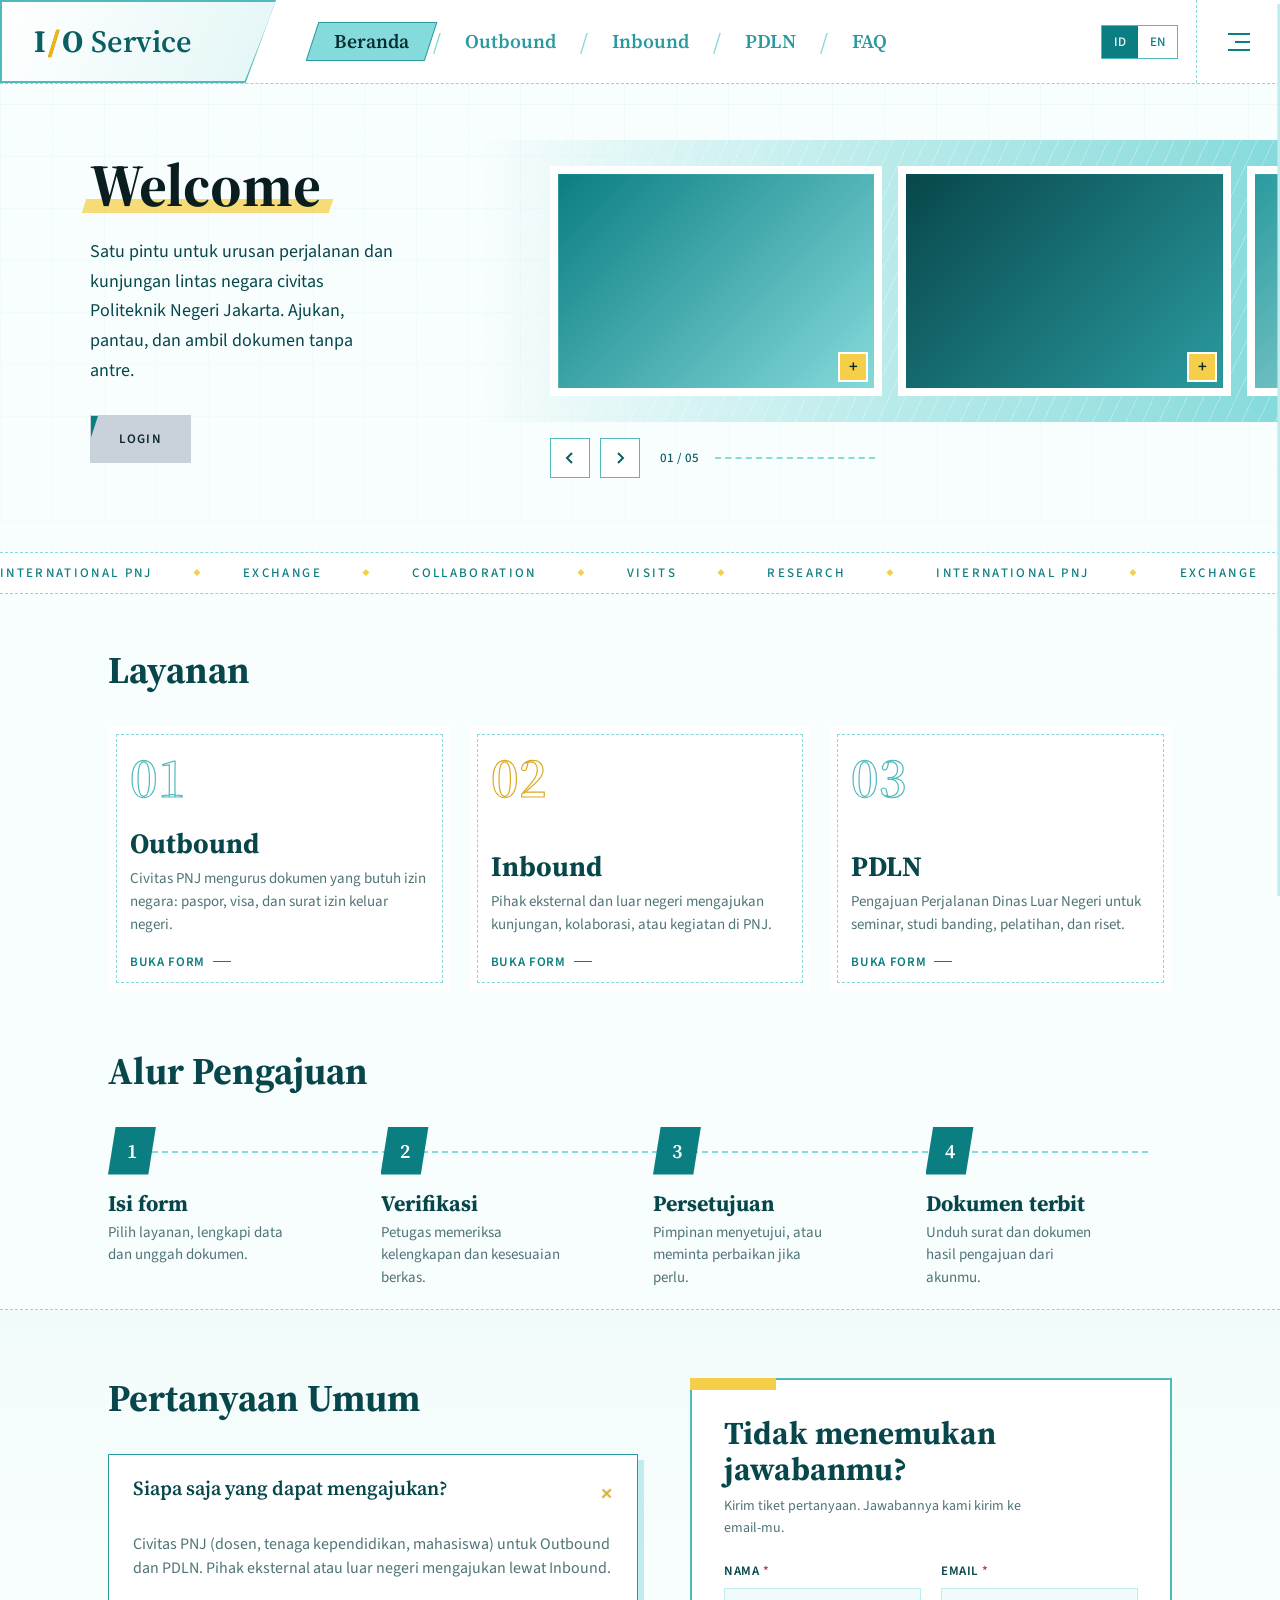
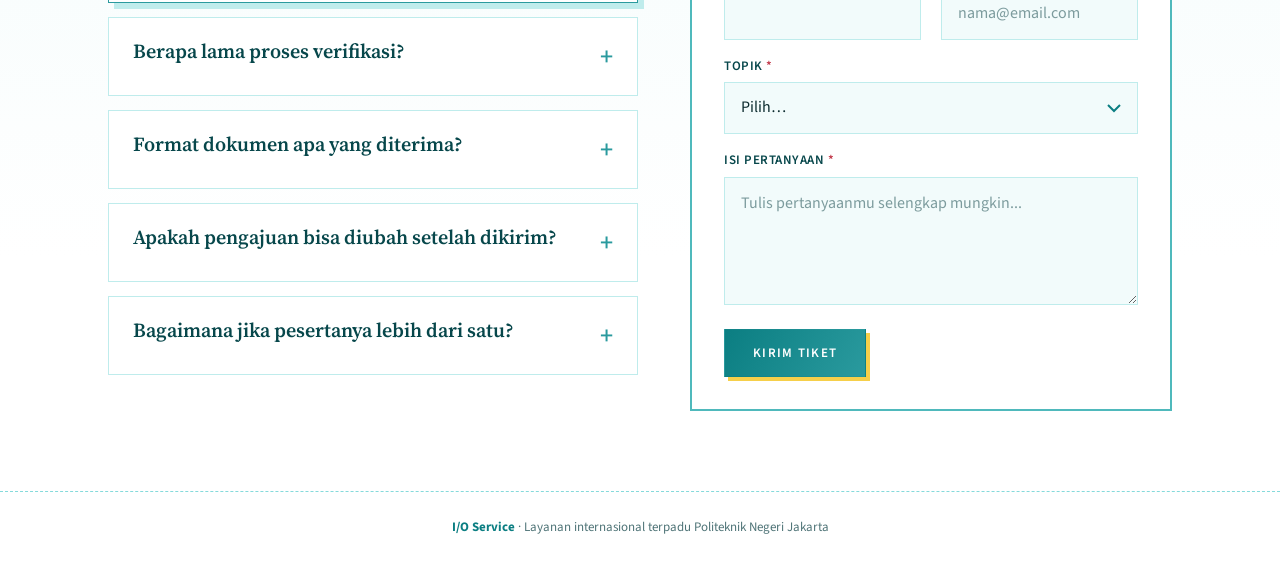
==== commit b5c09303: "Menambahkan integrasi PHP MVC auth dan backup database io_service_1_db.sql" ====
--- a/index.html
+++ b/index.html
@@ -738,7 +738,7 @@
 
       <!-- FORM 1: SIVITAS PNJ -->
       <div class="reg-pane active" id="pane-pnj" role="tabpanel">
-        <form class="shell reg-shell" id="f-register-pnj" onsubmit="handleRegisterPnj(event)">
+        <form class="shell reg-shell" id="f-register-pnj" novalidate>
           <div class="auth-notice pnj-notice">
             <div class="notice-icon"><svg class="ic"><use href="#i-shield"/></svg></div>
             <div class="notice-content">
@@ -747,55 +747,172 @@
             </div>
           </div>
 
-          <div class="sec"><span class="num">01</span><h3>Data Sivitas PNJ</h3><i class="dash"></i></div>
-          <div class="grid">
-            <div class="f">
+          <div class="sec"><span class="num">01</span><h3 id="reg-pnj-sec-title">Data Sivitas PNJ</h3><i class="dash"></i></div>
+          <div class="grid" style="margin-bottom: 24px;">
+            <div class="f full">
               <label for="pnjRole">Status Sivitas</label>
-              <select name="peran" id="pnjRole" required>
+              <select name="peran" id="pnjRole" required onchange="toggleRegisterPnjRole(this.value)">
                 <option value="">Pilih status sivitas…</option>
                 <option value="mahasiswa">Mahasiswa Aktif PNJ</option>
                 <option value="dosen">Dosen PNJ</option>
                 <option value="tendik">Tenaga Kependidikan (Tendik) PNJ</option>
               </select>
-            </div>
-            <div class="f">
-              <label for="pnjNama">Nama Lengkap (Sesuai KTP / KTM)</label>
-              <input type="text" name="nama" id="pnjNama" required placeholder="Contoh: Muhammad Farhan">
-            </div>
-            <div class="f">
-              <label for="pnjNim">NIM / NIP</label>
-              <input type="text" name="nim_nip" id="pnjNim" required placeholder="Contoh: 2107411001 atau 1985..." inputmode="numeric">
-            </div>
-            <div class="f">
-              <label for="pnjJurusan">Jurusan / Unit Kerja</label>
-              <select name="jurusan" id="pnjJurusan" required>
-                <option value="">Pilih jurusan / unit…</option>
-                <option value="TIK">Teknik Informatika dan Komputer (TIK)</option>
-                <option value="Mesin">Teknik Mesin</option>
-                <option value="Sipil">Teknik Sipil</option>
-                <option value="Elektro">Teknik Elektro</option>
+              <span class="err">Silakan pilih status sivitas Anda.</span>
+            </div>
+          </div>
+
+          <!-- 1A. Form Isian Khusus Mahasiswa PNJ (Sesuai DDL Tabel mahasiswa) -->
+          <div id="reg-fields-mahasiswa" class="grid">
+            <div class="f">
+              <label for="regMhsNim">NIM (Nomor Induk Mahasiswa)</label>
+              <input type="text" name="nim" id="regMhsNim" maxlength="20" required placeholder="Contoh: 2107411001" inputmode="numeric">
+              <span class="err">NIM wajib diisi sesuai Kartu Tanda Mahasiswa.</span>
+            </div>
+            <div class="f">
+              <label for="regMhsNama">Nama Lengkap (Sesuai KTP / KTM)</label>
+              <input type="text" name="nama_lengkap" id="regMhsNama" maxlength="100" required placeholder="Contoh: Muhammad Farhan">
+              <span class="err">Nama lengkap wajib diisi.</span>
+            </div>
+            <div class="f">
+              <label for="regMhsTempatLahir">Tempat Lahir</label>
+              <input type="text" name="tempat_lahir" id="regMhsTempatLahir" maxlength="50" placeholder="Contoh: Jakarta">
+            </div>
+            <div class="f">
+              <label for="regMhsTanggalLahir">Tanggal Lahir</label>
+              <input type="date" name="tanggal_lahir" id="regMhsTanggalLahir">
+            </div>
+            <div class="f">
+              <label for="regMhsGender">Jenis Kelamin</label>
+              <select name="jenis_kelamin" id="regMhsGender">
+                <option value="">Pilih jenis kelamin…</option>
+                <option value="Laki-Laki">Laki-Laki</option>
+                <option value="Perempuan">Perempuan</option>
+              </select>
+            </div>
+            <div class="f">
+              <label for="regMhsAngkatan">Tahun Angkatan</label>
+              <input type="number" name="angkatan" id="regMhsAngkatan" min="2015" max="2035" placeholder="Contoh: 2024" inputmode="numeric">
+            </div>
+            <div class="f">
+              <label for="regMhsJurusan">Jurusan</label>
+              <select name="jurusan" id="regMhsJurusan" required>
+                <option value="">Pilih jurusan…</option>
+                <option value="Teknik Informatika dan Komputer">Teknik Informatika dan Komputer (TIK)</option>
+                <option value="Teknik Mesin">Teknik Mesin</option>
+                <option value="Teknik Sipil">Teknik Sipil</option>
+                <option value="Teknik Elektro">Teknik Elektro</option>
                 <option value="Akuntansi">Akuntansi</option>
-                <option value="Niaga">Administrasi Niaga</option>
-                <option value="Grafika">Teknik Grafika dan Penerbitan</option>
+                <option value="Administrasi Niaga">Administrasi Niaga</option>
+                <option value="Teknik Grafika dan Penerbitan">Teknik Grafika dan Penerbitan</option>
                 <option value="Pascasarjana">Pascasarjana</option>
               </select>
-            </div>
-            <div class="f">
-              <label for="pnjProdi">Program Studi / Bagian</label>
-              <input type="text" name="prodi" id="pnjProdi" required placeholder="Contoh: Teknik Informatika">
-            </div>
-            <div class="f">
-              <label for="pnjWa">Nomor WhatsApp / HP</label>
-              <input type="tel" name="whatsapp" id="pnjWa" required placeholder="08xx xxxx xxxx" inputmode="tel">
+              <span class="err">Jurusan wajib dipilih.</span>
+            </div>
+            <div class="f">
+              <label for="regMhsProdi">Program Studi</label>
+              <input type="text" name="prodi" id="regMhsProdi" maxlength="100" required placeholder="Contoh: D4 Teknik Informatika">
+              <span class="err">Program studi wajib diisi.</span>
+            </div>
+            <div class="f">
+              <label for="regMhsIpk">IPK Terakhir (Skala 4.00)</label>
+              <input type="number" name="ipk" id="regMhsIpk" step="0.01" min="0" max="4.00" data-max="4.00" placeholder="Contoh: 3.85">
+            </div>
+            <div class="f">
+              <label for="regMhsPaspor">Nomor Paspor (Jika Ada)</label>
+              <input type="text" name="no_paspor" id="regMhsPaspor" maxlength="30" placeholder="Contoh: C1234567 (Opsional)">
+            </div>
+            <div class="f">
+              <label for="regMhsHp">Nomor WhatsApp / HP</label>
+              <input type="tel" name="no_hp" id="regMhsHp" maxlength="20" required placeholder="08xx xxxx xxxx" inputmode="tel">
+              <span class="err">Nomor WhatsApp / HP wajib diisi.</span>
+            </div>
+            <div class="f">
+              <label for="regMhsEmail">Email Resmi PNJ (@mhsw.pnj.ac.id / @pnj.ac.id)</label>
+              <input type="email" name="email" id="regMhsEmail" maxlength="100" required placeholder="nama@mhsw.pnj.ac.id" autocomplete="email">
+              <span class="err">Gunakan alamat email resmi PNJ yang valid.</span>
             </div>
             <div class="f full">
-              <label for="pnjEmail">Email Resmi PNJ (@pnj.ac.id)</label>
-              <input type="email" name="email" id="pnjEmail" required placeholder="nama@pnj.ac.id" autocomplete="email">
+              <label for="regMhsAlamat">Alamat Lengkap</label>
+              <textarea name="alamat" id="regMhsAlamat" rows="2" placeholder="Masukkan alamat lengkap tempat tinggal / domisili saat ini..."></textarea>
+            </div>
+          </div>
+
+          <!-- 1B. Form Isian Khusus Civitas Dosen / Tendik PNJ (Sesuai DDL Tabel civitas) -->
+          <div id="reg-fields-civitas" class="grid" style="display: none;">
+            <div class="f">
+              <label for="regCivNip">NIP (Nomor Induk Pegawai)</label>
+              <input type="text" name="nip" id="regCivNip" maxlength="30" required placeholder="Contoh: 198504122010121002" inputmode="numeric" disabled>
+              <span class="err">NIP pegawai wajib diisi.</span>
+            </div>
+            <div class="f">
+              <label for="regCivNidn" id="lblRegCivNidn">NIDN (Nomor Induk Dosen Nasional)</label>
+              <input type="text" name="nidn" id="regCivNidn" maxlength="30" placeholder="Contoh: 0012048501 (Opsional bagi Tendik)" inputmode="numeric" disabled>
+            </div>
+            <div class="f">
+              <label for="regCivNama">Nama Lengkap (Tanpa Gelar)</label>
+              <input type="text" name="nama_lengkap" id="regCivNama" maxlength="100" required placeholder="Contoh: Hendra Wijaya" disabled>
+              <span class="err">Nama lengkap wajib diisi.</span>
+            </div>
+            <div class="f">
+              <label for="regCivJabatan" id="lblRegCivJabatan">Jabatan</label>
+              <input type="text" name="jabatan" id="regCivJabatan" maxlength="100" required placeholder="Contoh: Dosen PNJ / Tendik - Kepegawaian" disabled>
+              <span class="err">Jabatan wajib diisi.</span>
+            </div>
+            <div class="f">
+              <label for="regCivGelarDepan">Gelar Depan</label>
+              <input type="text" name="gelar_depan" id="regCivGelarDepan" maxlength="30" placeholder="Contoh: Dr. / Prof. / Ir. (Opsional)" disabled>
+            </div>
+            <div class="f">
+              <label for="regCivGelarBelakang">Gelar Belakang</label>
+              <input type="text" name="gelar_belakang" id="regCivGelarBelakang" maxlength="50" placeholder="Contoh: S.T., M.T., Ph.D. (Opsional)" disabled>
+            </div>
+            <div class="f">
+              <label for="regCivPangkat">Pangkat / Golongan</label>
+              <input type="text" name="pangkat_golongan" id="regCivPangkat" maxlength="50" placeholder="Contoh: Penata Tk. I / III/d (Opsional)" disabled>
+            </div>
+            <div class="f">
+              <label for="regCivUnitKerja">Unit Kerja / Jurusan</label>
+              <select name="unit_kerja" id="regCivUnitKerja" required disabled>
+                <option value="">Pilih jurusan / unit kerja…</option>
+                <option value="Teknik Informatika dan Komputer">Jurusan Teknik Informatika dan Komputer (TIK)</option>
+                <option value="Teknik Mesin">Jurusan Teknik Mesin</option>
+                <option value="Teknik Sipil">Jurusan Teknik Sipil</option>
+                <option value="Teknik Elektro">Jurusan Teknik Elektro</option>
+                <option value="Akuntansi">Jurusan Akuntansi</option>
+                <option value="Administrasi Niaga">Jurusan Administrasi Niaga</option>
+                <option value="Teknik Grafika dan Penerbitan">Jurusan Teknik Grafika dan Penerbitan</option>
+                <option value="Pascasarjana">Pascasarjana</option>
+                <option value="Unit Kerja / Manajemen Pusat">Unit Kerja Pusat / Bagian Administrasi</option>
+              </select>
+              <span class="err">Unit kerja atau jurusan wajib dipilih.</span>
+            </div>
+            <div class="f">
+              <label for="regCivPaspor">Nomor Paspor (Jika Ada)</label>
+              <input type="text" name="no_paspor" id="regCivPaspor" maxlength="30" placeholder="Contoh: C1234567 (Opsional)" disabled>
+            </div>
+            <div class="f">
+              <label for="regCivHp">Nomor WhatsApp / HP</label>
+              <input type="tel" name="no_hp" id="regCivHp" maxlength="20" required placeholder="08xx xxxx xxxx" inputmode="tel" disabled>
+              <span class="err">Nomor WhatsApp / HP wajib diisi.</span>
+            </div>
+            <div class="f full">
+              <label for="regCivEmail">Email Resmi PNJ (@pnj.ac.id)</label>
+              <input type="email" name="email_pnj" id="regCivEmail" maxlength="100" required placeholder="nama@pnj.ac.id" autocomplete="email" disabled>
+              <span class="err">Gunakan alamat email resmi @pnj.ac.id yang valid.</span>
+            </div>
+            <div class="f full">
+              <label for="regCivAlamat">Alamat Lengkap</label>
+              <textarea name="alamat" id="regCivAlamat" rows="2" placeholder="Masukkan alamat lengkap tempat tinggal / domisili saat ini..." disabled></textarea>
             </div>
           </div>
 
           <div class="sec" style="margin-top: 24px;"><span class="num">02</span><h3>Keamanan Akun</h3><i class="dash"></i></div>
           <div class="grid">
+            <div class="f full">
+              <label for="pnjUsername">Username Akun</label>
+              <input type="text" name="username" id="pnjUsername" maxlength="50" required placeholder="Contoh: farhan_pnj24 atau hendra.wijaya" autocomplete="username">
+              <span class="err">Username wajib diisi.</span>
+            </div>
             <div class="f">
               <label for="pnjPass">Kata Sandi Baru</label>
               <div class="input-with-icon pass-field">
